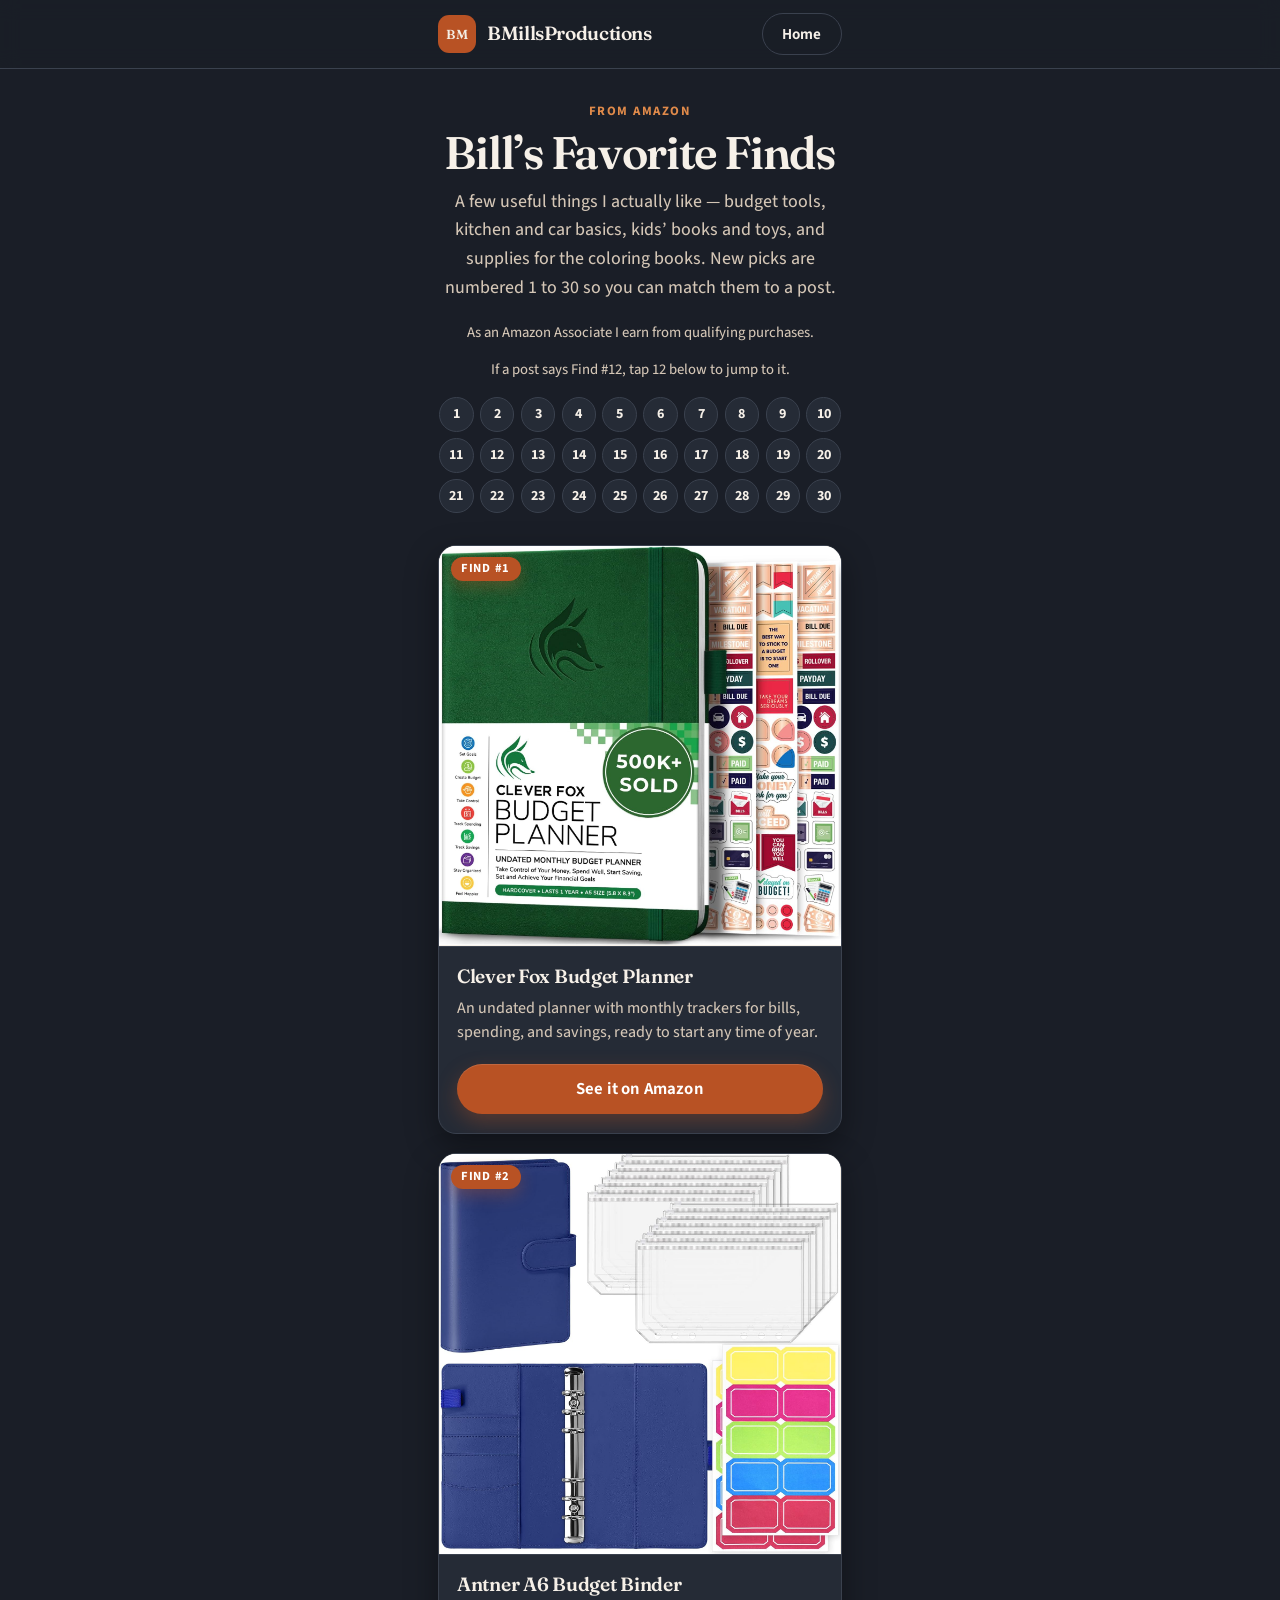
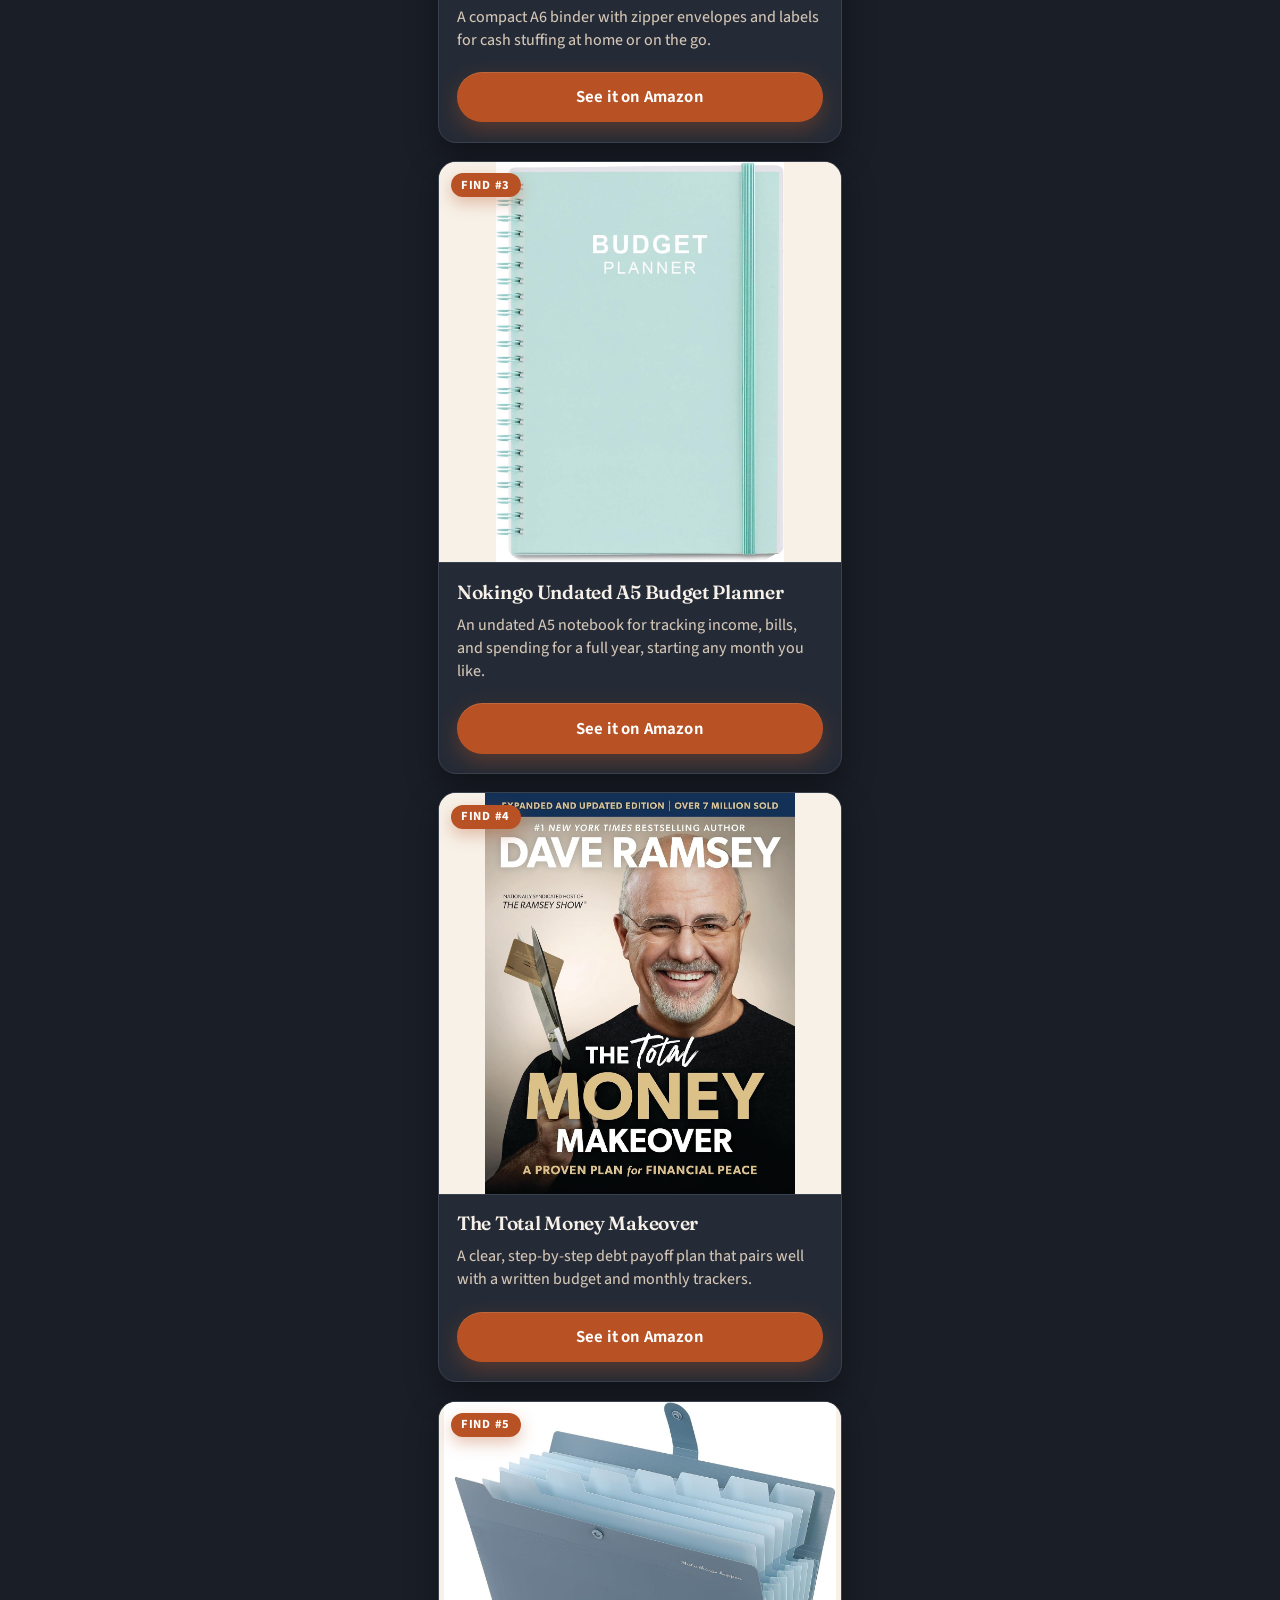
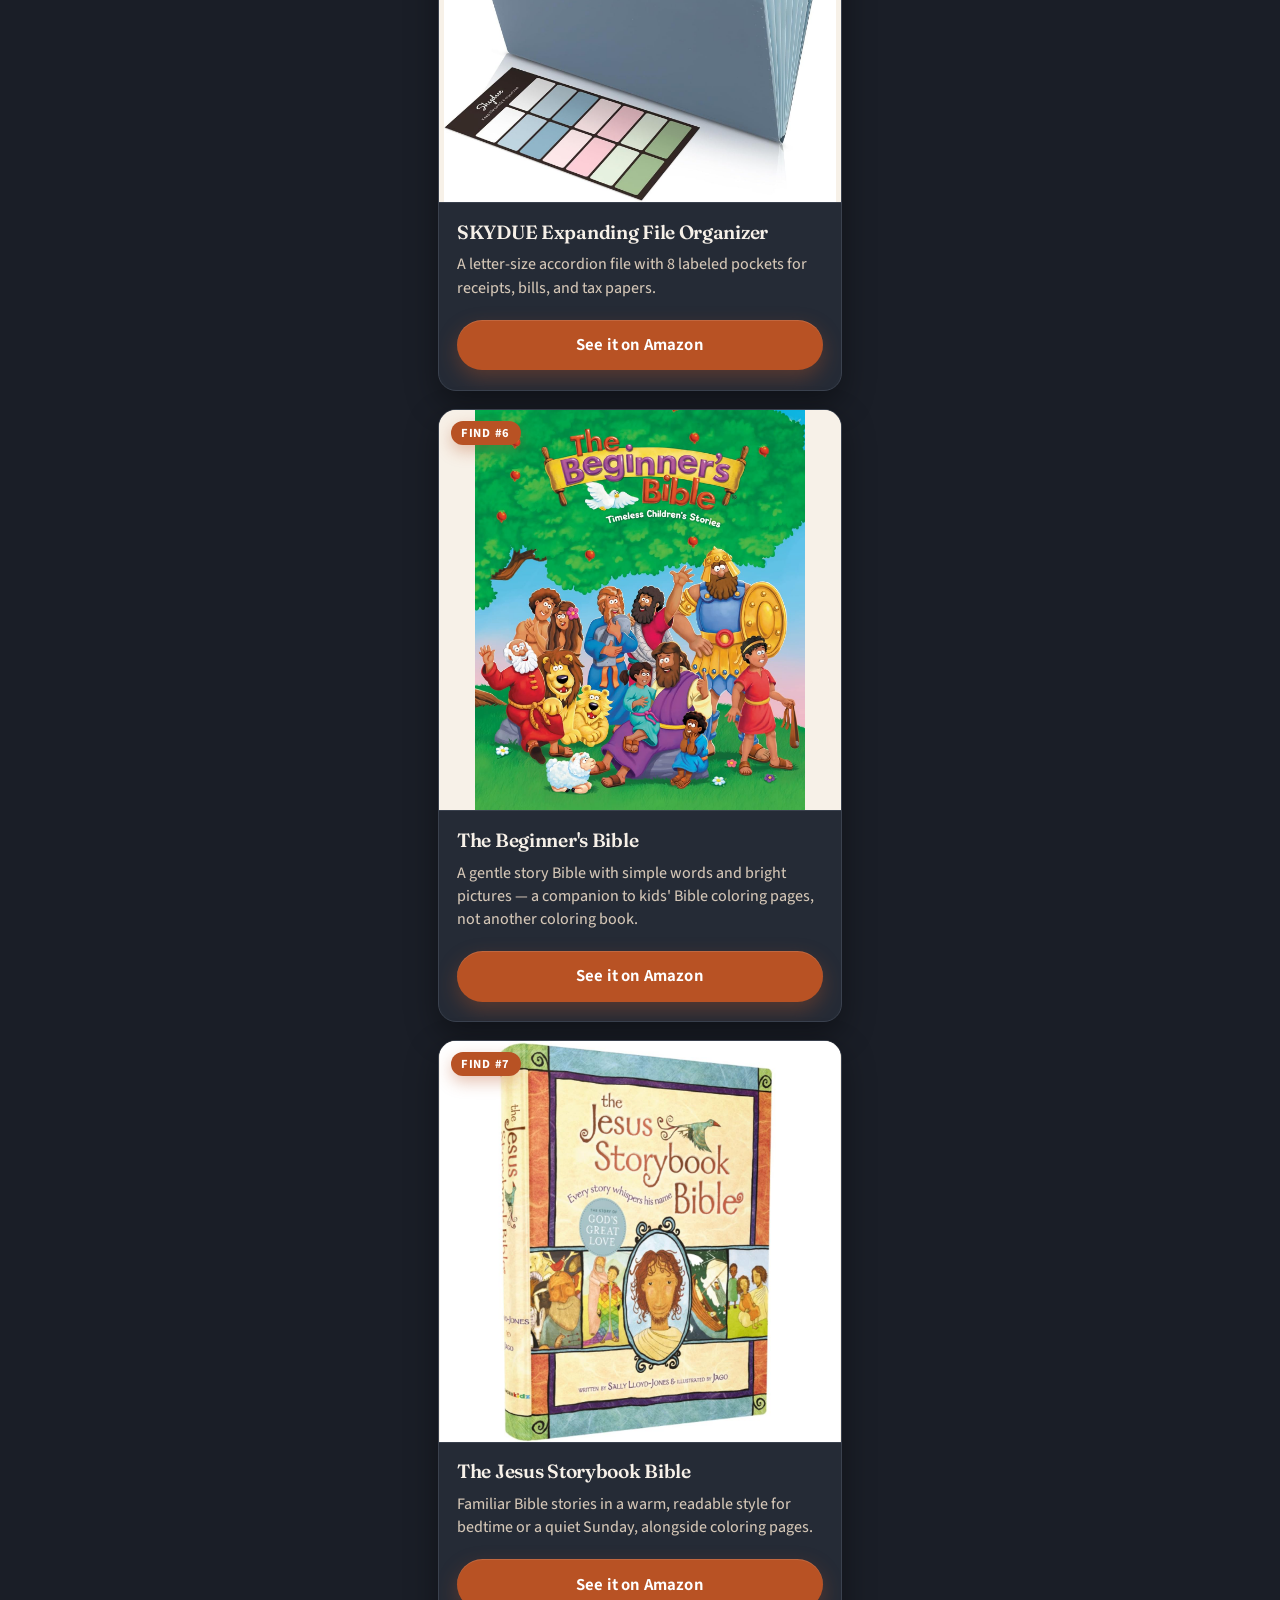
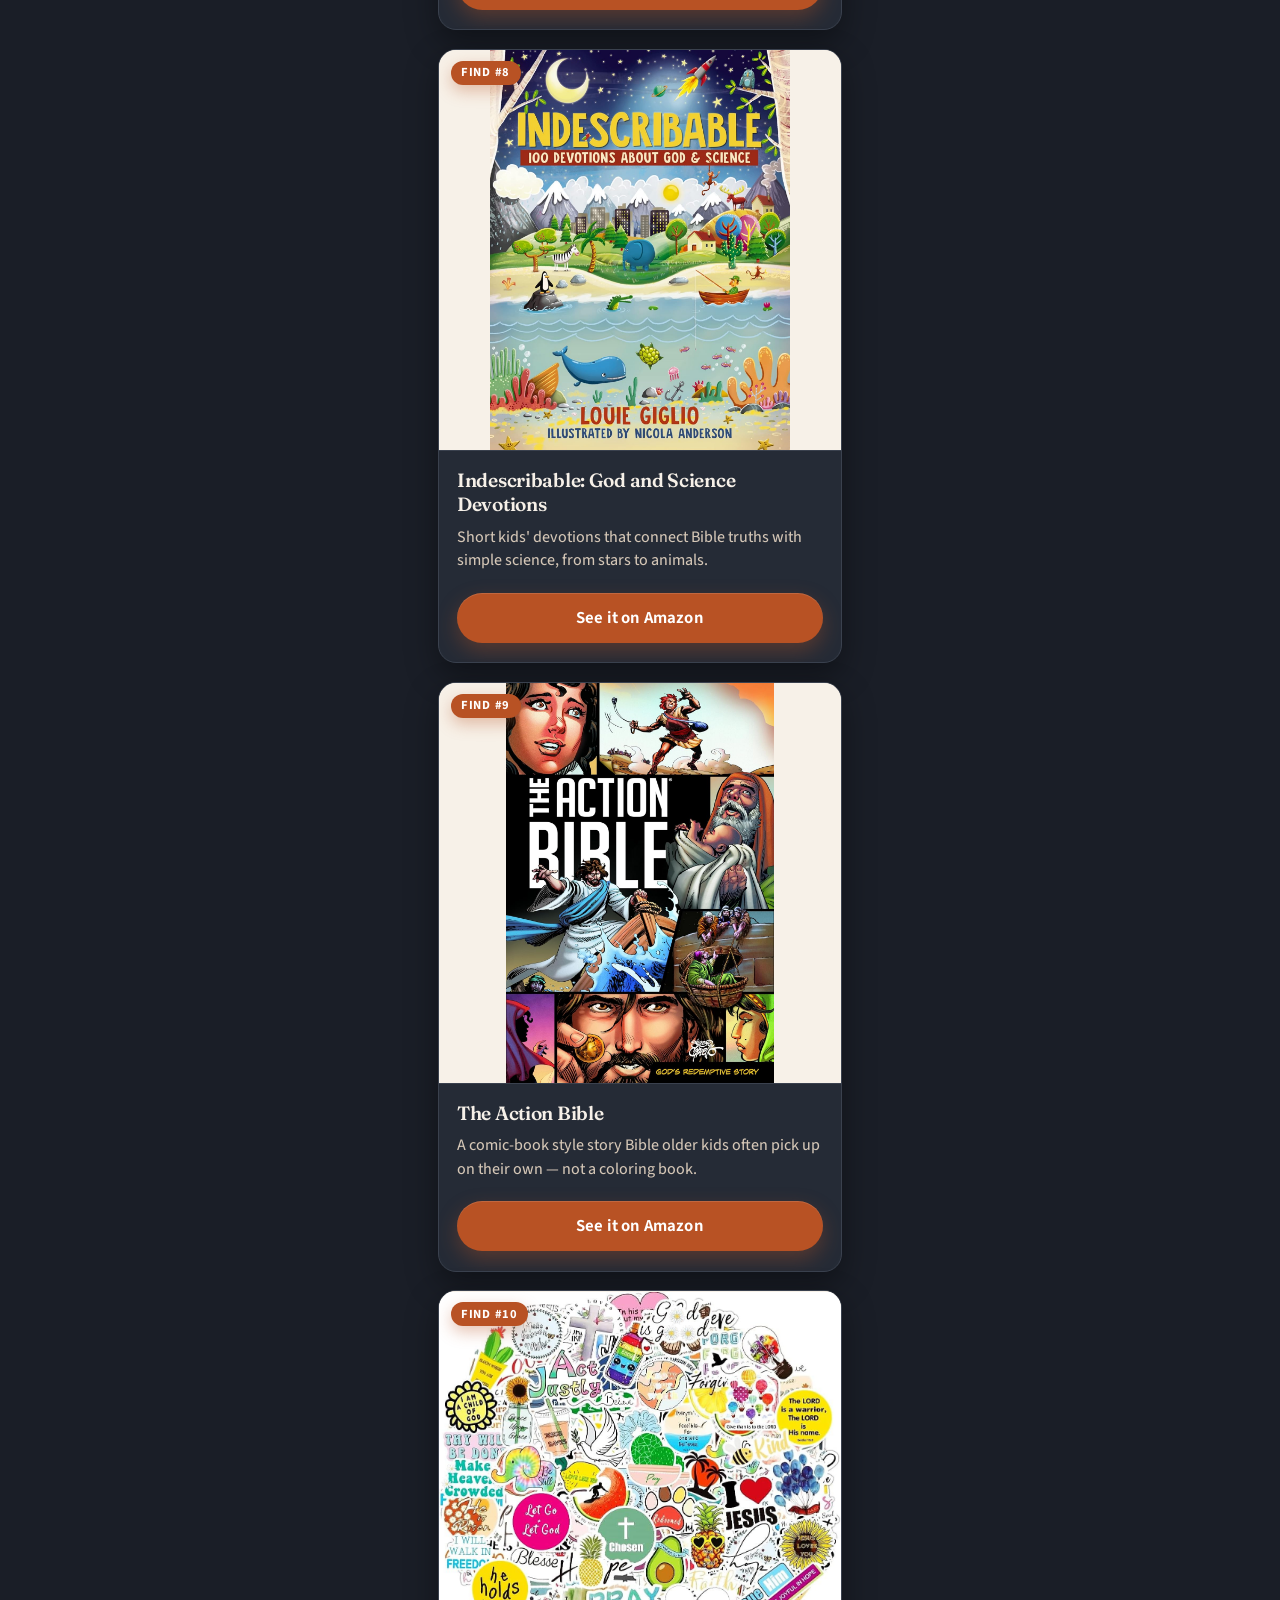
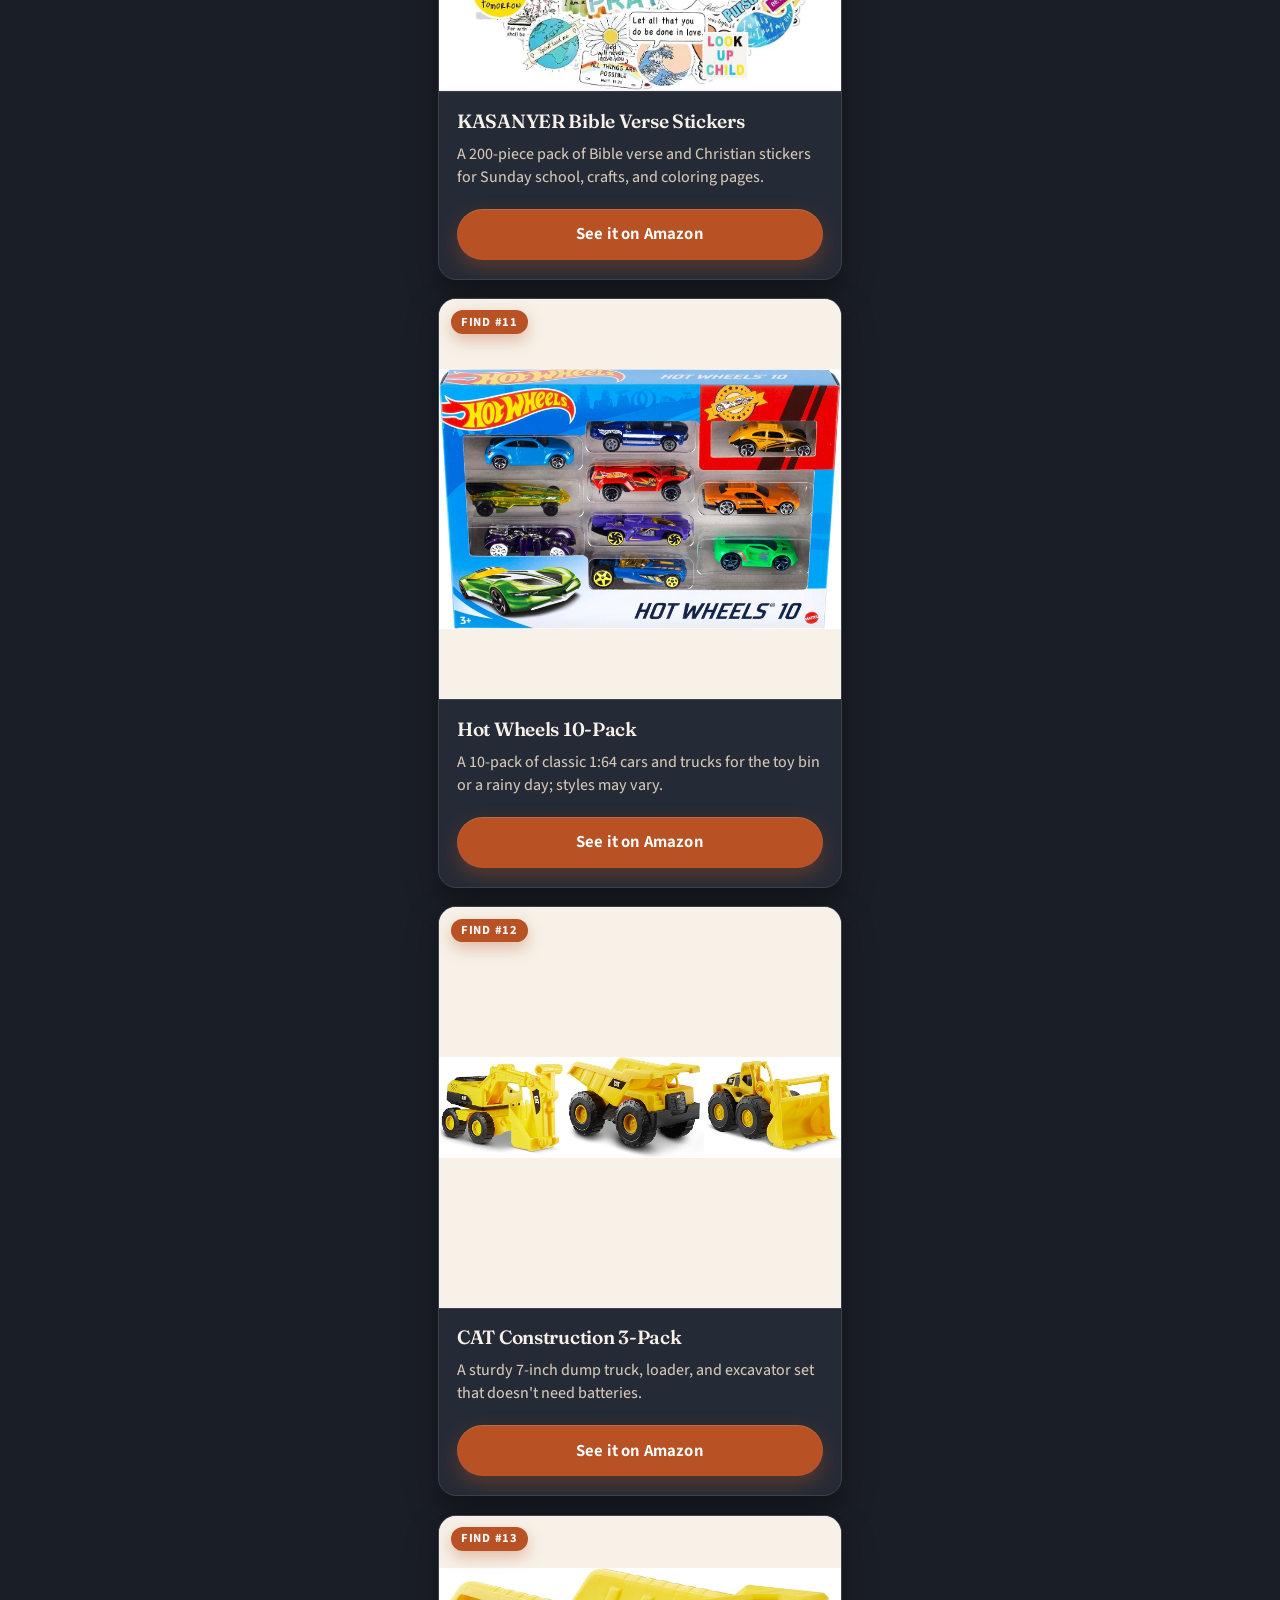
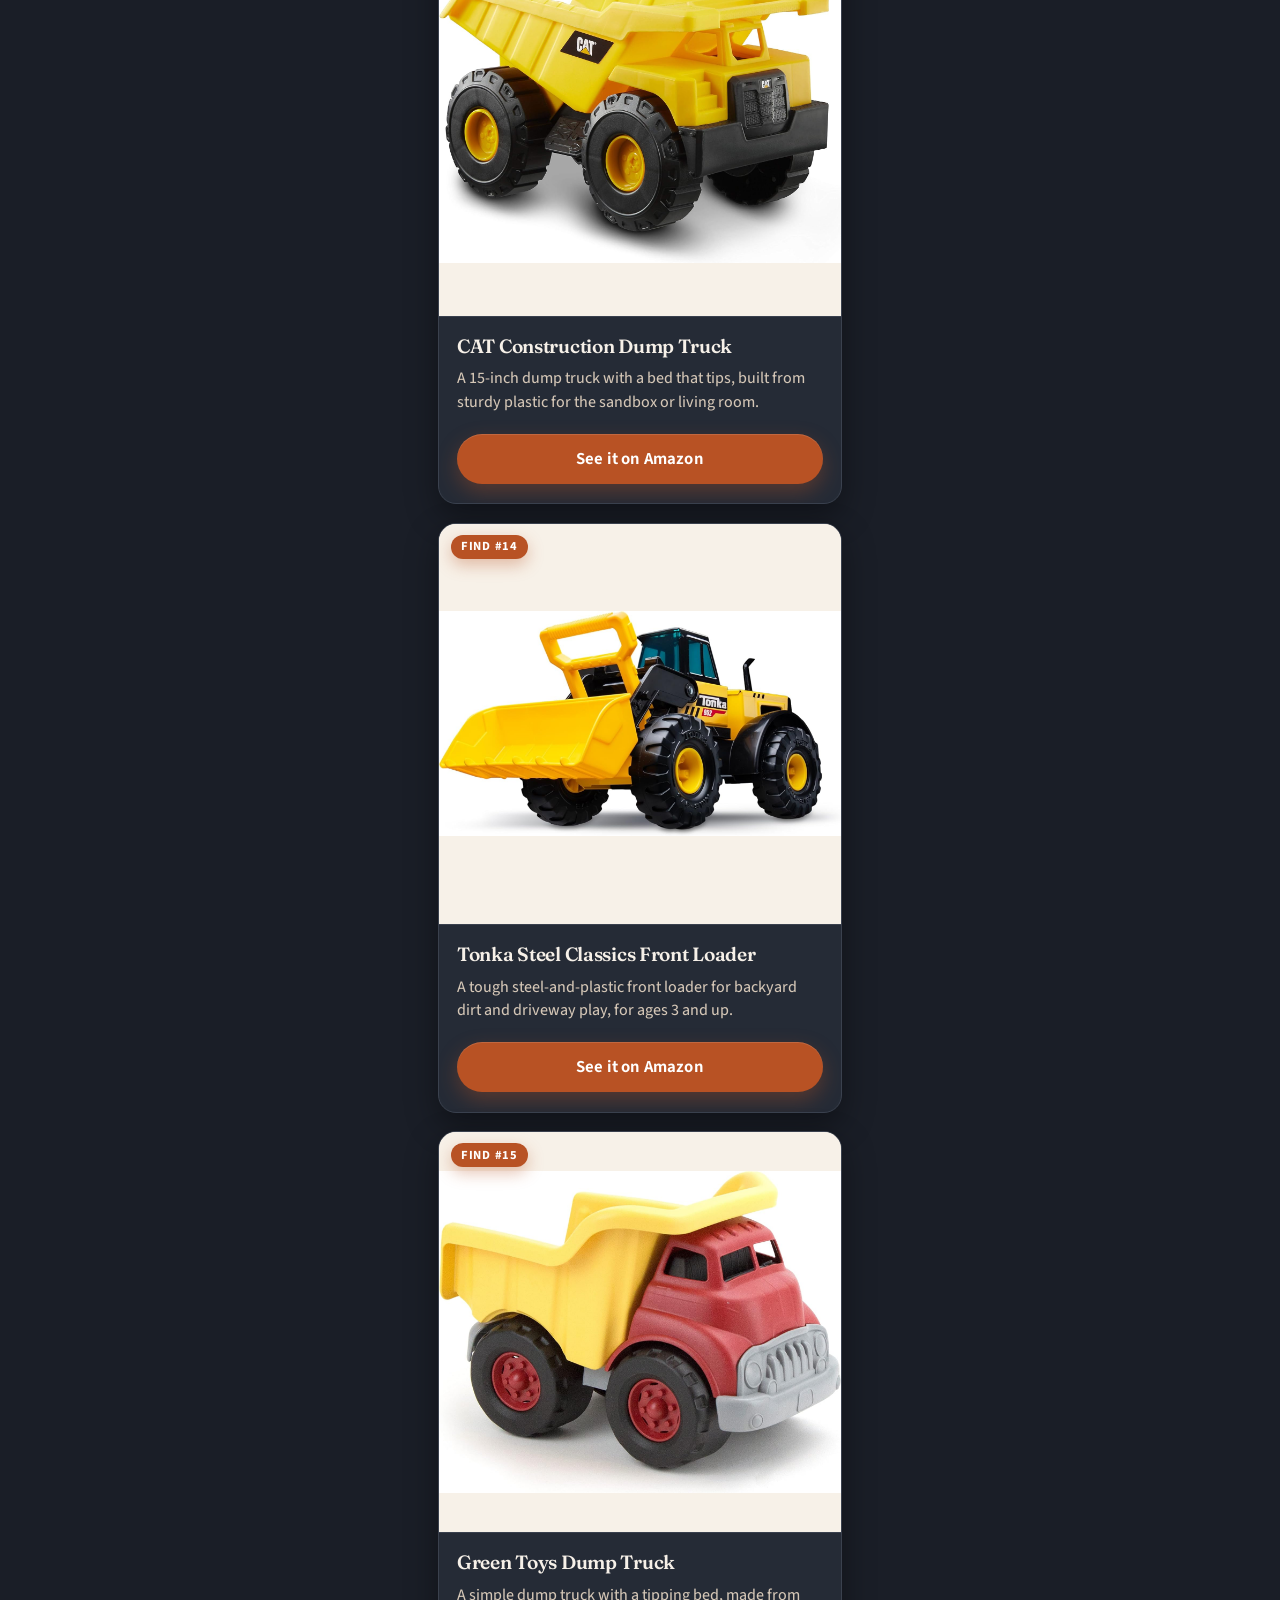
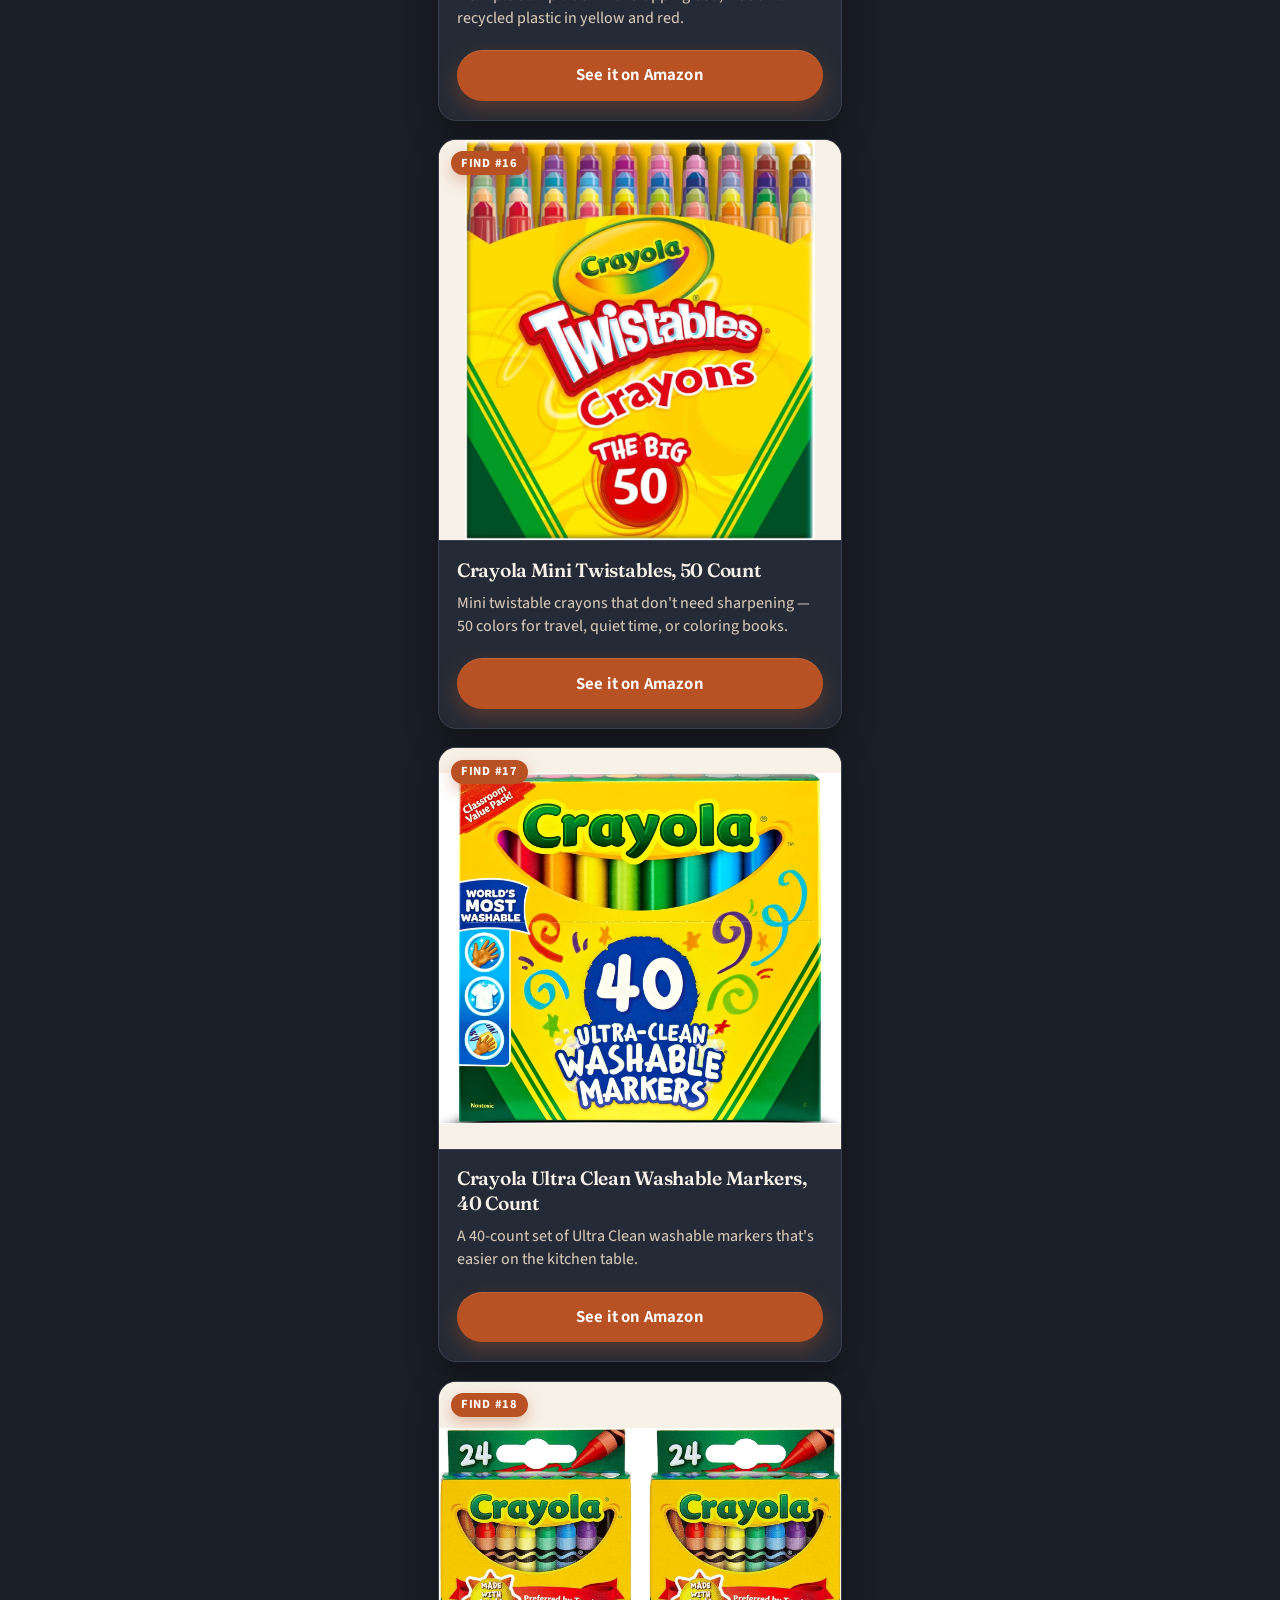
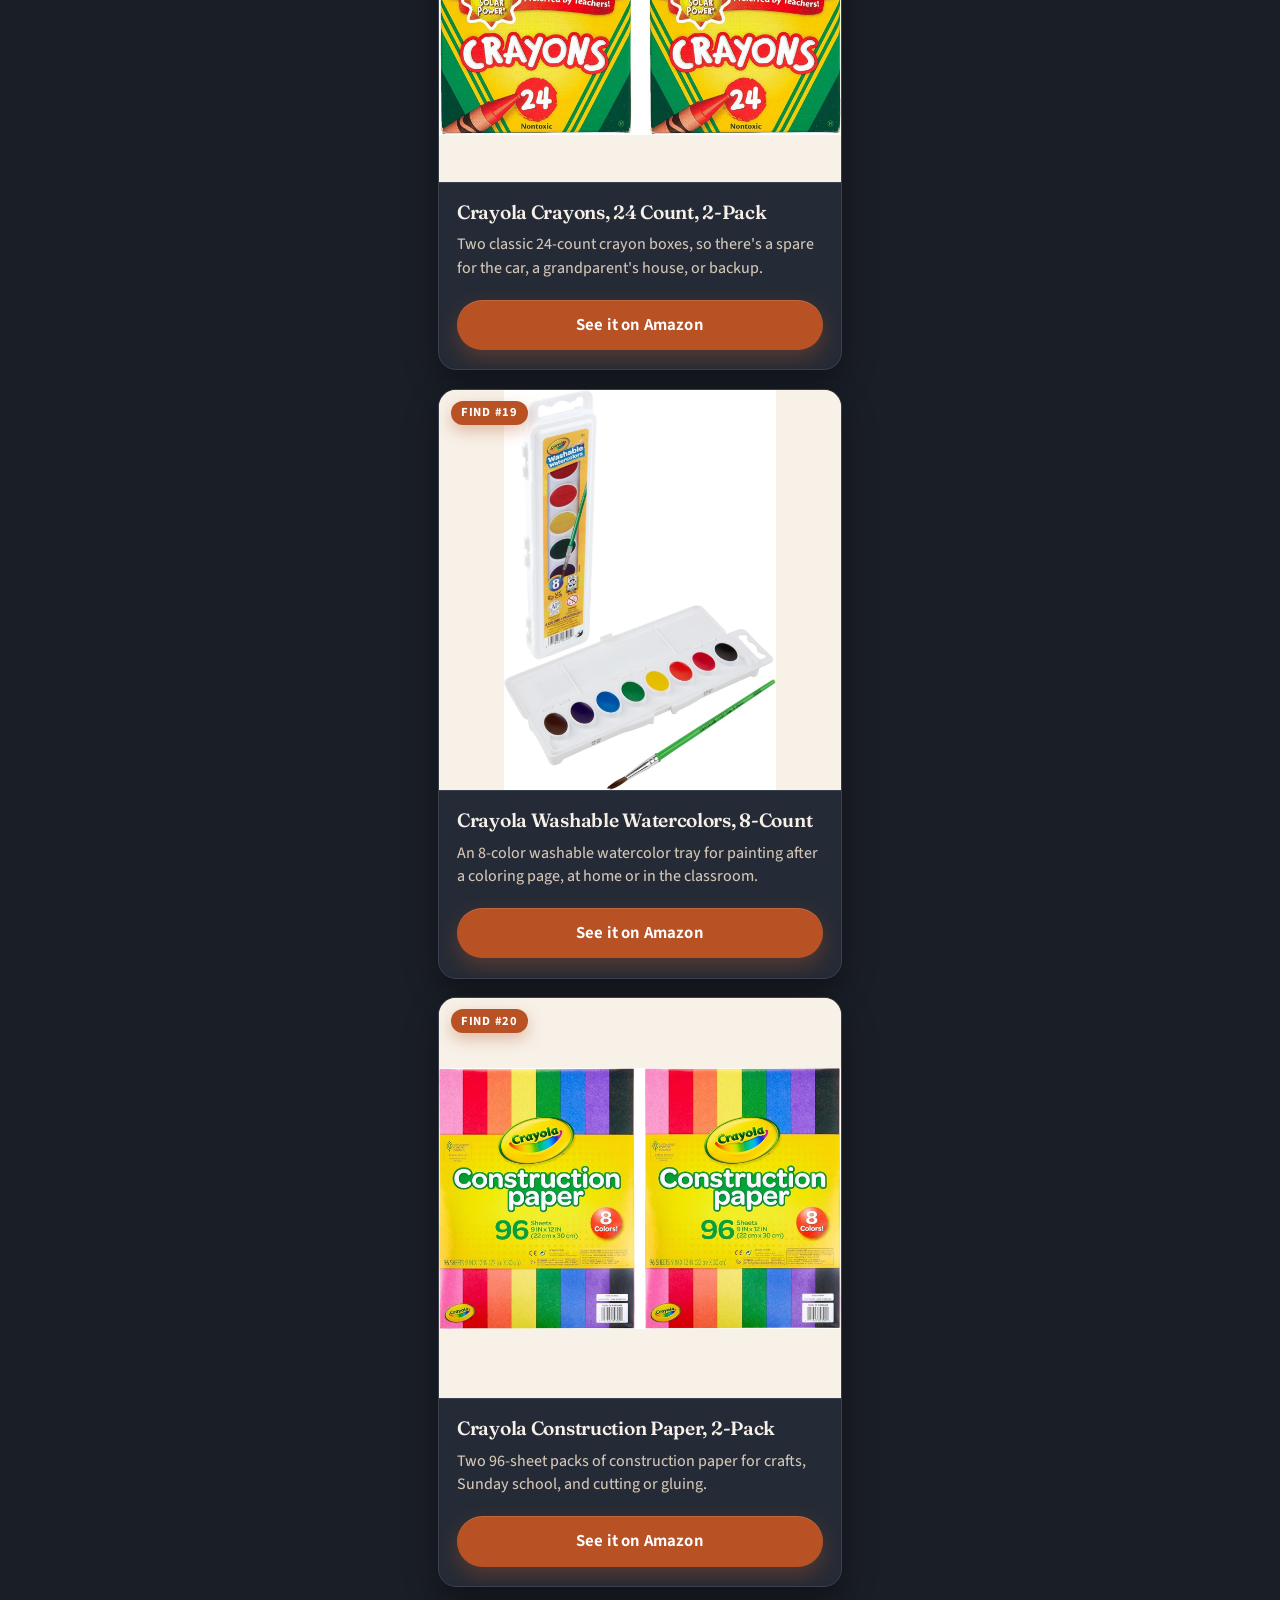
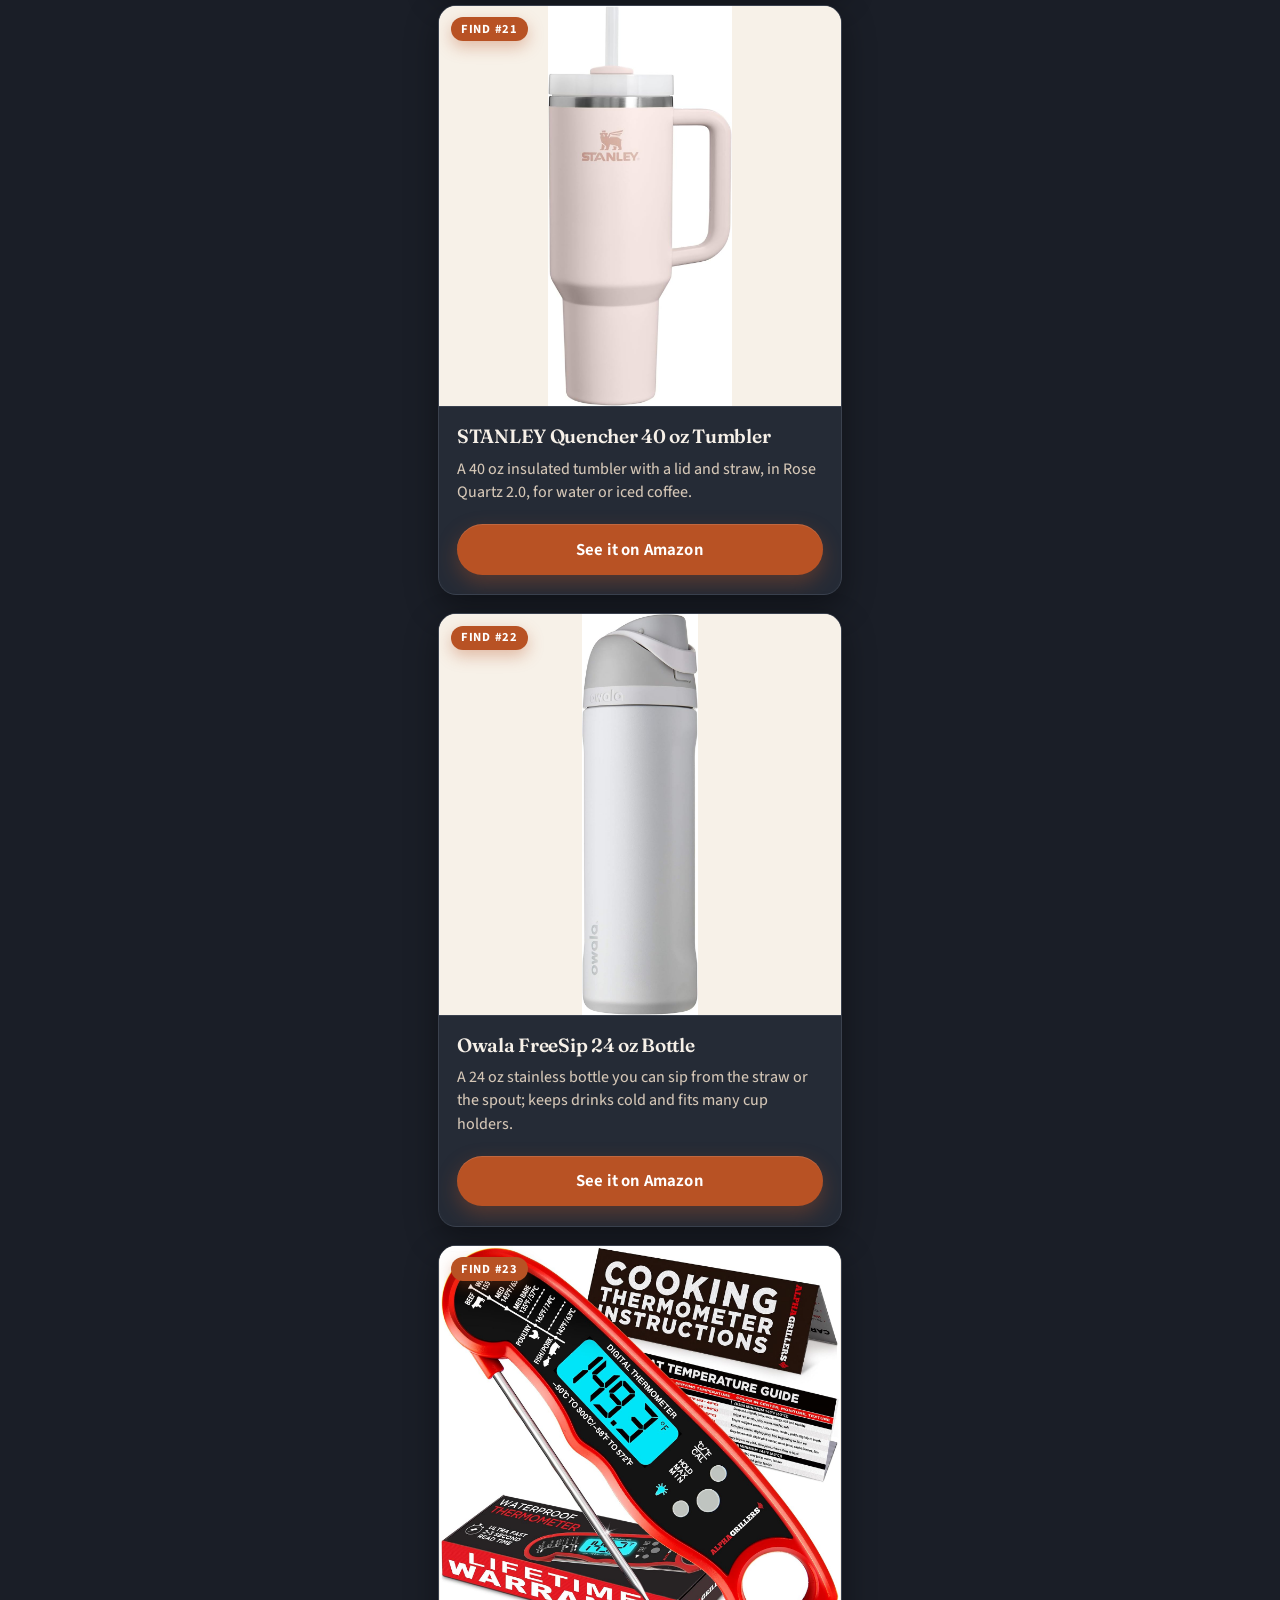
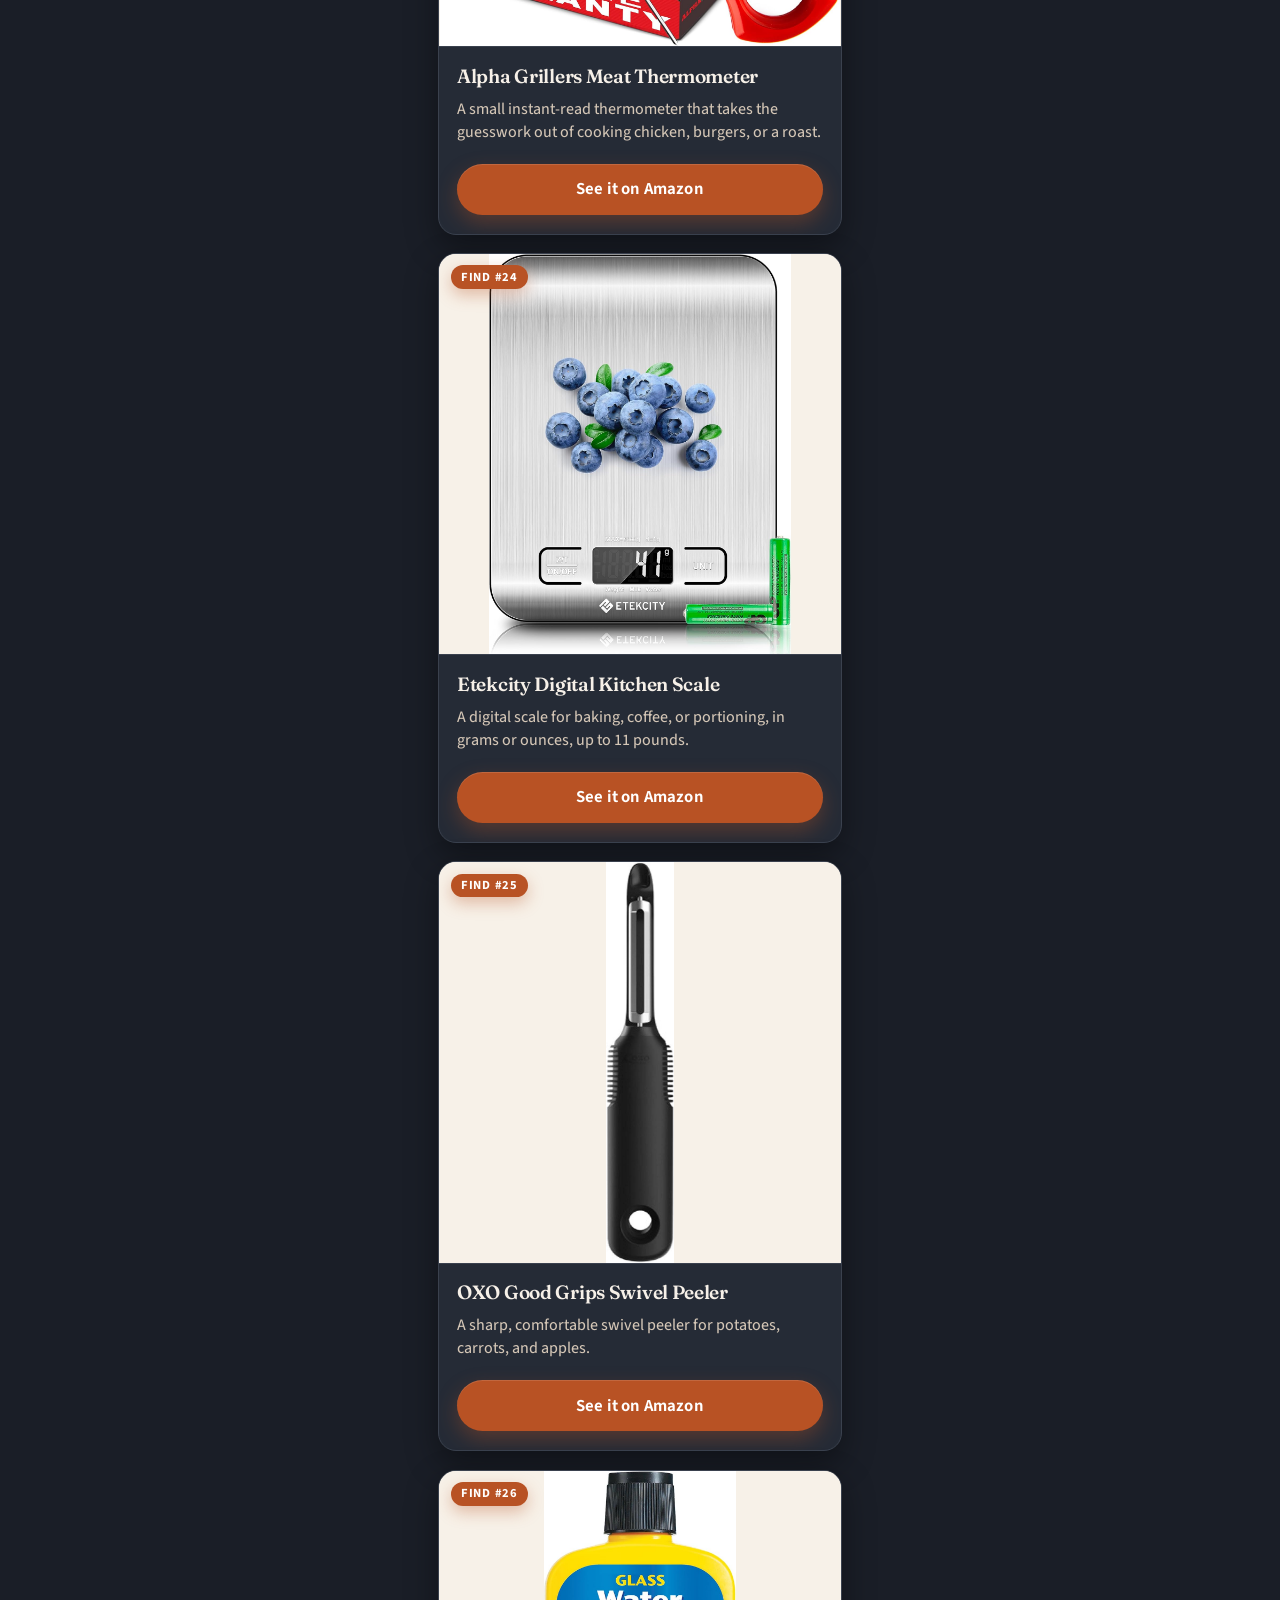
==== links/index.html @ bdb884dd "Add /links bio page with numbered Favorite Finds." ====
<!DOCTYPE html>
<html lang="en">
<head>
  <meta charset="utf-8">
  <meta name="viewport" content="width=device-width, initial-scale=1">
  <meta name="color-scheme" content="dark">
  <title>Bill’s Favorite Finds — BMillsProductions</title>
  <meta name="description" content="Handy Amazon picks from Bill Mills, numbered to match his social posts. As an Amazon Associate I earn from qualifying purchases.">
  <link rel="stylesheet" href="../styles.css">
  <link rel="stylesheet" href="links.css">
  <link rel="icon" href="data:image/svg+xml,%3Csvg xmlns='http://www.w3.org/2000/svg' viewBox='0 0 64 64'%3E%3Crect width='64' height='64' rx='16' fill='%231F3348'/%3E%3Ctext x='32' y='42' text-anchor='middle' font-family='Georgia' font-size='22' font-weight='700' fill='%23F7F1E8'%3EBM%3C/text%3E%3C/svg%3E">
</head>
<body class="links-body">
  <a class="skip" href="#main">Skip to content</a>

  <header class="site-header links-header">
    <div class="header-inner">
      <a class="logo" href="../">
        <span class="mark" aria-hidden="true">BM</span>
        <span class="wordmark">BMillsProductions</span>
      </a>
      <a class="btn btn-ghost links-home" href="../">Home</a>
    </div>
  </header>

  <main id="main" class="links-main">
    <section class="links-hero">
      <div class="wrap">
        <p class="eyebrow">From Amazon</p>
        <h1>Bill’s Favorite Finds</h1>
        <p class="lede">A few useful things I actually like — budget tools, kitchen and car basics, kids’ books and toys, and supplies for the coloring books. New picks are numbered 1 to 30 so you can match them to a post.</p>
        <p class="disclosure disclosure-top">As an Amazon Associate I earn from qualifying purchases.</p>
        <p class="links-note">If a post says Find #12, tap 12 below to jump to it.</p>
        <nav class="find-jump" aria-label="Jump to a find number">
            <a href="#find-1">1</a>
            <a href="#find-2">2</a>
            <a href="#find-3">3</a>
            <a href="#find-4">4</a>
            <a href="#find-5">5</a>
            <a href="#find-6">6</a>
            <a href="#find-7">7</a>
            <a href="#find-8">8</a>
            <a href="#find-9">9</a>
            <a href="#find-10">10</a>
            <a href="#find-11">11</a>
            <a href="#find-12">12</a>
            <a href="#find-13">13</a>
            <a href="#find-14">14</a>
            <a href="#find-15">15</a>
            <a href="#find-16">16</a>
            <a href="#find-17">17</a>
            <a href="#find-18">18</a>
            <a href="#find-19">19</a>
            <a href="#find-20">20</a>
            <a href="#find-21">21</a>
            <a href="#find-22">22</a>
            <a href="#find-23">23</a>
            <a href="#find-24">24</a>
            <a href="#find-25">25</a>
            <a href="#find-26">26</a>
            <a href="#find-27">27</a>
            <a href="#find-28">28</a>
            <a href="#find-29">29</a>
            <a href="#find-30">30</a>
        </nav>
      </div>
    </section>

    <section class="links-list" aria-label="Favorite Finds 1 to 30">
      <div class="wrap">
        <div class="grid grid-links" id="finds-grid">
          <article class="card link-card" id="find-1">
            <div class="card-media finds-media">
              <span class="find-badge">Find #1</span>
              <img src="../images/finds/01-clever-fox-budget-planner.jpg" width="1500" height="1491" alt="A dark green Clever Fox undated budget planner.">
            </div>
            <div class="card-body">
              <h3>Clever Fox Budget Planner</h3>
              <p class="card-blurb">An undated planner with monthly trackers for bills, spending, and savings, ready to start any time of year.</p>
              <a class="btn btn-primary btn-amazon" href="https://www.amazon.com/dp/B07NP8R47X?tag=billmills-20" target="_blank" rel="sponsored noopener">See it on Amazon</a>
            </div>
          </article>
          <article class="card link-card" id="find-2">
            <div class="card-media finds-media">
              <span class="find-badge">Find #2</span>
              <img src="../images/finds/02-antner-a6-budget-binder.jpg" width="1497" height="1500" alt="A navy Antner A6 budget binder with zipper cash envelopes.">
            </div>
            <div class="card-body">
              <h3>Antner A6 Budget Binder</h3>
              <p class="card-blurb">A compact A6 binder with zipper envelopes and labels for cash stuffing at home or on the go.</p>
              <a class="btn btn-primary btn-amazon" href="https://www.amazon.com/dp/B08YDG3Q3Y?tag=billmills-20" target="_blank" rel="sponsored noopener">See it on Amazon</a>
            </div>
          </article>
          <article class="card link-card" id="find-3">
            <div class="card-media finds-media">
              <span class="find-badge">Find #3</span>
              <img src="../images/finds/03-nokingo-a5-budget-planner.jpg" width="962" height="1339" alt="A teal Nokingo undated A5 budget planner.">
            </div>
            <div class="card-body">
              <h3>Nokingo Undated A5 Budget Planner</h3>
              <p class="card-blurb">An undated A5 notebook for tracking income, bills, and spending for a full year, starting any month you like.</p>
              <a class="btn btn-primary btn-amazon" href="https://www.amazon.com/dp/B08P47MVC5?tag=billmills-20" target="_blank" rel="sponsored noopener">See it on Amazon</a>
            </div>
          </article>
          <article class="card link-card" id="find-4">
            <div class="card-media finds-media">
              <span class="find-badge">Find #4</span>
              <img src="../images/finds/04-total-money-makeover.jpg" width="1165" height="1500" alt="Hardcover of The Total Money Makeover by Dave Ramsey.">
            </div>
            <div class="card-body">
              <h3>The Total Money Makeover</h3>
              <p class="card-blurb">A clear, step-by-step debt payoff plan that pairs well with a written budget and monthly trackers.</p>
              <a class="btn btn-primary btn-amazon" href="https://www.amazon.com/dp/140034252X?tag=billmills-20" target="_blank" rel="sponsored noopener">See it on Amazon</a>
            </div>
          </article>
          <article class="card link-card" id="find-5">
            <div class="card-media finds-media">
              <span class="find-badge">Find #5</span>
              <img src="../images/finds/05-skydue-expanding-file.jpg" width="1466" height="1500" alt="A blue SKYDUE 8-pocket letter-size expanding file organizer.">
            </div>
            <div class="card-body">
              <h3>SKYDUE Expanding File Organizer</h3>
              <p class="card-blurb">A letter-size accordion file with 8 labeled pockets for receipts, bills, and tax papers.</p>
              <a class="btn btn-primary btn-amazon" href="https://www.amazon.com/dp/B0C77GP9XB?tag=billmills-20" target="_blank" rel="sponsored noopener">See it on Amazon</a>
            </div>
          </article>
          <article class="card link-card" id="find-6">
            <div class="card-media finds-media">
              <span class="find-badge">Find #6</span>
              <img src="../images/finds/06-beginners-bible.jpg" width="1238" height="1500" alt="Hardcover of The Beginner's Bible: Timeless Children's Stories.">
            </div>
            <div class="card-body">
              <h3>The Beginner's Bible</h3>
              <p class="card-blurb">A gentle story Bible with simple words and bright pictures — a companion to kids' Bible coloring pages, not another coloring book.</p>
              <a class="btn btn-primary btn-amazon" href="https://www.amazon.com/dp/031075013X?tag=billmills-20" target="_blank" rel="sponsored noopener">See it on Amazon</a>
            </div>
          </article>
          <article class="card link-card" id="find-7">
            <div class="card-media finds-media">
              <span class="find-badge">Find #7</span>
              <img src="../images/finds/07-jesus-storybook-bible.jpg" width="1200" height="1200" alt="Hardcover of The Jesus Storybook Bible.">
            </div>
            <div class="card-body">
              <h3>The Jesus Storybook Bible</h3>
              <p class="card-blurb">Familiar Bible stories in a warm, readable style for bedtime or a quiet Sunday, alongside coloring pages.</p>
              <a class="btn btn-primary btn-amazon" href="https://www.amazon.com/dp/0310708257?tag=billmills-20" target="_blank" rel="sponsored noopener">See it on Amazon</a>
            </div>
          </article>
          <article class="card link-card" id="find-8">
            <div class="card-media finds-media">
              <span class="find-badge">Find #8</span>
              <img src="../images/finds/08-indescribable-devotions.jpg" width="1128" height="1500" alt="The kids devotion book Indescribable: 100 Devotions About God and Science.">
            </div>
            <div class="card-body">
              <h3>Indescribable: God and Science Devotions</h3>
              <p class="card-blurb">Short kids' devotions that connect Bible truths with simple science, from stars to animals.</p>
              <a class="btn btn-primary btn-amazon" href="https://www.amazon.com/dp/0718086104?tag=billmills-20" target="_blank" rel="sponsored noopener">See it on Amazon</a>
            </div>
          </article>
          <article class="card link-card" id="find-9">
            <div class="card-media finds-media">
              <span class="find-badge">Find #9</span>
              <img src="../images/finds/09-action-bible.jpg" width="1006" height="1500" alt="The Action Bible: God's Redemptive Story.">
            </div>
            <div class="card-body">
              <h3>The Action Bible</h3>
              <p class="card-blurb">A comic-book style story Bible older kids often pick up on their own — not a coloring book.</p>
              <a class="btn btn-primary btn-amazon" href="https://www.amazon.com/dp/083077744X?tag=billmills-20" target="_blank" rel="sponsored noopener">See it on Amazon</a>
            </div>
          </article>
          <article class="card link-card" id="find-10">
            <div class="card-media finds-media">
              <span class="find-badge">Find #10</span>
              <img src="../images/finds/10-bible-verse-stickers.jpg" width="1075" height="1066" alt="A 200-piece pack of Christian Bible verse stickers for kids.">
            </div>
            <div class="card-body">
              <h3>KASANYER Bible Verse Stickers</h3>
              <p class="card-blurb">A 200-piece pack of Bible verse and Christian stickers for Sunday school, crafts, and coloring pages.</p>
              <a class="btn btn-primary btn-amazon" href="https://www.amazon.com/dp/B0CG197T1K?tag=billmills-20" target="_blank" rel="sponsored noopener">See it on Amazon</a>
            </div>
          </article>
          <article class="card link-card" id="find-11">
            <div class="card-media finds-media">
              <span class="find-badge">Find #11</span>
              <img src="../images/finds/11-hot-wheels-10-pack.jpg" width="1500" height="974" alt="A 10-pack of Hot Wheels die-cast cars and trucks.">
            </div>
            <div class="card-body">
              <h3>Hot Wheels 10-Pack</h3>
              <p class="card-blurb">A 10-pack of classic 1:64 cars and trucks for the toy bin or a rainy day; styles may vary.</p>
              <a class="btn btn-primary btn-amazon" href="https://www.amazon.com/dp/B000B6MKMO?tag=billmills-20" target="_blank" rel="sponsored noopener">See it on Amazon</a>
            </div>
          </article>
          <article class="card link-card" id="find-12">
            <div class="card-media finds-media">
              <span class="find-badge">Find #12</span>
              <img src="../images/finds/12-cat-construction-3-pack.jpg" width="1500" height="379" alt="A CAT construction 3-pack with a dump truck, loader, and excavator.">
            </div>
            <div class="card-body">
              <h3>CAT Construction 3-Pack</h3>
              <p class="card-blurb">A sturdy 7-inch dump truck, loader, and excavator set that doesn't need batteries.</p>
              <a class="btn btn-primary btn-amazon" href="https://www.amazon.com/dp/B07QGKGTK7?tag=billmills-20" target="_blank" rel="sponsored noopener">See it on Amazon</a>
            </div>
          </article>
          <article class="card link-card" id="find-13">
            <div class="card-media finds-media">
              <span class="find-badge">Find #13</span>
              <img src="../images/finds/13-cat-dump-truck.jpg" width="1500" height="1103" alt="A 15-inch CAT Construction Tough Rigs dump truck toy.">
            </div>
            <div class="card-body">
              <h3>CAT Construction Dump Truck</h3>
              <p class="card-blurb">A 15-inch dump truck with a bed that tips, built from sturdy plastic for the sandbox or living room.</p>
              <a class="btn btn-primary btn-amazon" href="https://www.amazon.com/dp/B07QFB9T78?tag=billmills-20" target="_blank" rel="sponsored noopener">See it on Amazon</a>
            </div>
          </article>
          <article class="card link-card" id="find-14">
            <div class="card-media finds-media">
              <span class="find-badge">Find #14</span>
              <img src="../images/finds/14-tonka-front-loader.jpg" width="1500" height="842" alt="A yellow Tonka Steel Classics front loader.">
            </div>
            <div class="card-body">
              <h3>Tonka Steel Classics Front Loader</h3>
              <p class="card-blurb">A tough steel-and-plastic front loader for backyard dirt and driveway play, for ages 3 and up.</p>
              <a class="btn btn-primary btn-amazon" href="https://www.amazon.com/dp/B07ZS6WM9D?tag=billmills-20" target="_blank" rel="sponsored noopener">See it on Amazon</a>
            </div>
          </article>
          <article class="card link-card" id="find-15">
            <div class="card-media finds-media">
              <span class="find-badge">Find #15</span>
              <img src="../images/finds/15-green-toys-dump-truck.jpg" width="1500" height="1202" alt="A yellow and red Green Toys dump truck.">
            </div>
            <div class="card-body">
              <h3>Green Toys Dump Truck</h3>
              <p class="card-blurb">A simple dump truck with a tipping bed, made from recycled plastic in yellow and red.</p>
              <a class="btn btn-primary btn-amazon" href="https://www.amazon.com/dp/B001Q3KU9Q?tag=billmills-20" target="_blank" rel="sponsored noopener">See it on Amazon</a>
            </div>
          </article>
          <article class="card link-card" id="find-16">
            <div class="card-media finds-media">
              <span class="find-badge">Find #16</span>
              <img src="../images/finds/16-crayola-mini-twistables.jpg" width="902" height="1031" alt="A 50-count box of Crayola Mini Twistables crayons.">
            </div>
            <div class="card-body">
              <h3>Crayola Mini Twistables, 50 Count</h3>
              <p class="card-blurb">Mini twistable crayons that don't need sharpening — 50 colors for travel, quiet time, or coloring books.</p>
              <a class="btn btn-primary btn-amazon" href="https://www.amazon.com/dp/B07D4T2XKB?tag=billmills-20" target="_blank" rel="sponsored noopener">See it on Amazon</a>
            </div>
          </article>
          <article class="card link-card" id="find-17">
            <div class="card-media finds-media">
              <span class="find-badge">Find #17</span>
              <img src="../images/finds/17-crayola-washable-markers.jpg" width="1500" height="1314" alt="A 40-count box of Crayola Ultra Clean washable markers.">
            </div>
            <div class="card-body">
              <h3>Crayola Ultra Clean Washable Markers, 40 Count</h3>
              <p class="card-blurb">A 40-count set of Ultra Clean washable markers that's easier on the kitchen table.</p>
              <a class="btn btn-primary btn-amazon" href="https://www.amazon.com/dp/B0773LNGYB?tag=billmills-20" target="_blank" rel="sponsored noopener">See it on Amazon</a>
            </div>
          </article>
          <article class="card link-card" id="find-18">
            <div class="card-media finds-media">
              <span class="find-badge">Find #18</span>
              <img src="../images/finds/18-crayola-crayons-2-pack.jpg" width="1500" height="1148" alt="A two-pack of 24-count Crayola crayon boxes.">
            </div>
            <div class="card-body">
              <h3>Crayola Crayons, 24 Count, 2-Pack</h3>
              <p class="card-blurb">Two classic 24-count crayon boxes, so there's a spare for the car, a grandparent's house, or backup.</p>
              <a class="btn btn-primary btn-amazon" href="https://www.amazon.com/dp/B0096XWNNY?tag=billmills-20" target="_blank" rel="sponsored noopener">See it on Amazon</a>
            </div>
          </article>
          <article class="card link-card" id="find-19">
            <div class="card-media finds-media">
              <span class="find-badge">Find #19</span>
              <img src="../images/finds/19-crayola-watercolors.jpg" width="1022" height="1500" alt="An 8-count Crayola washable watercolor paint set.">
            </div>
            <div class="card-body">
              <h3>Crayola Washable Watercolors, 8-Count</h3>
              <p class="card-blurb">An 8-color washable watercolor tray for painting after a coloring page, at home or in the classroom.</p>
              <a class="btn btn-primary btn-amazon" href="https://www.amazon.com/dp/B000HHKAE2?tag=billmills-20" target="_blank" rel="sponsored noopener">See it on Amazon</a>
            </div>
          </article>
          <article class="card link-card" id="find-20">
            <div class="card-media finds-media">
              <span class="find-badge">Find #20</span>
              <img src="../images/finds/20-crayola-construction-paper.jpg" width="1500" height="976" alt="Two packs of Crayola construction paper, 96 sheets each.">
            </div>
            <div class="card-body">
              <h3>Crayola Construction Paper, 2-Pack</h3>
              <p class="card-blurb">Two 96-sheet packs of construction paper for crafts, Sunday school, and cutting or gluing.</p>
              <a class="btn btn-primary btn-amazon" href="https://www.amazon.com/dp/B0CTNN7NWF?tag=billmills-20" target="_blank" rel="sponsored noopener">See it on Amazon</a>
            </div>
          </article>
          <article class="card link-card" id="find-21">
            <div class="card-media finds-media">
              <span class="find-badge">Find #21</span>
              <img src="../images/finds/21-stanley-quencher-40oz.jpg" width="686" height="1491" alt="A 40 oz Stanley Quencher H2.0 tumbler in Rose Quartz 2.0.">
            </div>
            <div class="card-body">
              <h3>STANLEY Quencher 40 oz Tumbler</h3>
              <p class="card-blurb">A 40 oz insulated tumbler with a lid and straw, in Rose Quartz 2.0, for water or iced coffee.</p>
              <a class="btn btn-primary btn-amazon" href="https://www.amazon.com/dp/B0CP9Z56SW?tag=billmills-20" target="_blank" rel="sponsored noopener">See it on Amazon</a>
            </div>
          </article>
          <article class="card link-card" id="find-22">
            <div class="card-media finds-media">
              <span class="find-badge">Find #22</span>
              <img src="../images/finds/22-owala-freesip-24oz.jpg" width="434" height="1500" alt="A 24 oz Owala FreeSip stainless steel bottle in Shy Marshmallow.">
            </div>
            <div class="card-body">
              <h3>Owala FreeSip 24 oz Bottle</h3>
              <p class="card-blurb">A 24 oz stainless bottle you can sip from the straw or the spout; keeps drinks cold and fits many cup holders.</p>
              <a class="btn btn-primary btn-amazon" href="https://www.amazon.com/dp/B085DV8T75?tag=billmills-20" target="_blank" rel="sponsored noopener">See it on Amazon</a>
            </div>
          </article>
          <article class="card link-card" id="find-23">
            <div class="card-media finds-media">
              <span class="find-badge">Find #23</span>
              <img src="../images/finds/23-alpha-grillers-thermometer.jpg" width="1500" height="1500" alt="An Alpha Grillers digital instant-read meat thermometer.">
            </div>
            <div class="card-body">
              <h3>Alpha Grillers Meat Thermometer</h3>
              <p class="card-blurb">A small instant-read thermometer that takes the guesswork out of cooking chicken, burgers, or a roast.</p>
              <a class="btn btn-primary btn-amazon" href="https://www.amazon.com/dp/B00S93EQUK?tag=billmills-20" target="_blank" rel="sponsored noopener">See it on Amazon</a>
            </div>
          </article>
          <article class="card link-card" id="find-24">
            <div class="card-media finds-media">
              <span class="find-badge">Find #24</span>
              <img src="../images/finds/24-etekcity-kitchen-scale.jpg" width="1130" height="1500" alt="An Etekcity digital food kitchen scale.">
            </div>
            <div class="card-body">
              <h3>Etekcity Digital Kitchen Scale</h3>
              <p class="card-blurb">A digital scale for baking, coffee, or portioning, in grams or ounces, up to 11 pounds.</p>
              <a class="btn btn-primary btn-amazon" href="https://www.amazon.com/dp/B0113UZJE2?tag=billmills-20" target="_blank" rel="sponsored noopener">See it on Amazon</a>
            </div>
          </article>
          <article class="card link-card" id="find-25">
            <div class="card-media finds-media">
              <span class="find-badge">Find #25</span>
              <img src="../images/finds/25-oxo-swivel-peeler.jpg" width="258" height="1500" alt="An OXO Good Grips swivel peeler.">
            </div>
            <div class="card-body">
              <h3>OXO Good Grips Swivel Peeler</h3>
              <p class="card-blurb">A sharp, comfortable swivel peeler for potatoes, carrots, and apples.</p>
              <a class="btn btn-primary btn-amazon" href="https://www.amazon.com/dp/B00004OCIP?tag=billmills-20" target="_blank" rel="sponsored noopener">See it on Amazon</a>
            </div>
          </article>
          <article class="card link-card" id="find-26">
            <div class="card-media finds-media">
              <span class="find-badge">Find #26</span>
              <img src="../images/finds/26-rain-x-windshield.jpg" width="718" height="1500" alt="A 7-ounce bottle of Rain-X glass windshield water repellent.">
            </div>
            <div class="card-body">
              <h3>Rain-X Windshield Water Repellent</h3>
              <p class="card-blurb">A wipe-on windshield treatment that helps rain bead up and roll off in wet weather.</p>
              <a class="btn btn-primary btn-amazon" href="https://www.amazon.com/dp/B0000AXNMO?tag=billmills-20" target="_blank" rel="sponsored noopener">See it on Amazon</a>
            </div>
          </article>
          <article class="card link-card" id="find-27">
            <div class="card-media finds-media">
              <span class="find-badge">Find #27</span>
              <img src="../images/finds/27-amazon-basics-microfiber.jpg" width="1280" height="1500" alt="A 24-pack of Amazon Basics microfiber cleaning cloths.">
            </div>
            <div class="card-body">
              <h3>Amazon Basics Microfiber Cloths, 24-Pack</h3>
              <p class="card-blurb">A 24-pack of reusable, lint-free cloths for windshields, dashboards, and everyday spills.</p>
              <a class="btn btn-primary btn-amazon" href="https://www.amazon.com/dp/B009FUF6DM?tag=billmills-20" target="_blank" rel="sponsored noopener">See it on Amazon</a>
            </div>
          </article>
          <article class="card link-card" id="find-28">
            <div class="card-media finds-media">
              <span class="find-badge">Find #28</span>
              <img src="../images/finds/28-kaistyle-magsafe-car-mount.jpg" width="1500" height="1445" alt="A Kaistyle MagSafe magnetic car dash phone holder.">
            </div>
            <div class="card-body">
              <h3>Kaistyle MagSafe Car Phone Holder</h3>
              <p class="card-blurb">A magnetic dash mount that keeps your phone in view for maps while you drive.</p>
              <a class="btn btn-primary btn-amazon" href="https://www.amazon.com/dp/B0C1Y8Z6VT?tag=billmills-20" target="_blank" rel="sponsored noopener">See it on Amazon</a>
            </div>
          </article>
          <article class="card link-card" id="find-29">
            <div class="card-media finds-media">
              <span class="find-badge">Find #29</span>
              <img src="../images/finds/29-ancel-ad310-obd2.jpg" width="950" height="1500" alt="A black ANCEL AD310 universal OBD2 scanner.">
            </div>
            <div class="card-body">
              <h3>ANCEL AD310 OBD2 Scanner</h3>
              <p class="card-blurb">A simple code reader for 1996 and newer OBD2 vehicles, to check and clear engine lights.</p>
              <a class="btn btn-primary btn-amazon" href="https://www.amazon.com/dp/B01G5EA74I?tag=billmills-20" target="_blank" rel="sponsored noopener">See it on Amazon</a>
            </div>
          </article>
          <article class="card link-card" id="find-30">
            <div class="card-media finds-media">
              <span class="find-badge">Find #30</span>
              <img src="../images/finds/30-energizer-jumper-cables.jpg" width="1468" height="1394" alt="Energizer 12-foot, 10-gauge jumper cables with a carry bag.">
            </div>
            <div class="card-body">
              <h3>Energizer 12-Foot Jumper Cables</h3>
              <p class="card-blurb">12-foot, 10-gauge cables with a carrying bag, ready for the trunk when a battery dies.</p>
              <a class="btn btn-primary btn-amazon" href="https://www.amazon.com/dp/B09592FGCY?tag=billmills-20" target="_blank" rel="sponsored noopener">See it on Amazon</a>
            </div>
          </article>
        </div>
      </div>
    </section>

    <section class="links-list links-earlier" aria-label="Finds from earlier posts">
      <div class="wrap">
        <div class="section-head">
          <div>
            <p class="eyebrow">From earlier posts</p>
            <h2>Earlier finds</h2>
            <p class="lede">These six were shared first. They are listed separately so the numbers above stay unique.</p>
          </div>
        </div>
        <div class="grid grid-links" id="earlier-grid">
          <article class="card link-card" id="earlier-e1">
            <div class="card-media finds-media">
              <span class="find-badge">Earlier</span>
              <img src="../images/finds/earlier-01-skydue-budget-binder.jpg" width="1488" height="1500" alt="SKYDUE budget binder with zipper cash envelopes, budget sheets, and category labels.">
            </div>
            <div class="card-body">
              <h3>SKYDUE Budget Binder</h3>
              <p class="card-blurb">A small binder with zipper cash envelopes to keep spending categories right next to your printed budget pages.</p>
              <a class="btn btn-primary btn-amazon" href="https://www.amazon.com/dp/B0967RNWX3?tag=billmills-20" target="_blank" rel="sponsored noopener">See it on Amazon</a>
            </div>
          </article>
          <article class="card link-card" id="earlier-e2">
            <div class="card-media finds-media">
              <span class="find-badge">Earlier</span>
              <img src="../images/finds/earlier-02-hammermill-copy-plus.jpg" width="1058" height="1498" alt="A ream of Hammermill Copy Plus 8.5 by 11 printer paper.">
            </div>
            <div class="card-body">
              <h3>Hammermill Copy Plus Paper</h3>
              <p class="card-blurb">Everyday letter-size paper for printing budget pages and kids' activity sheets at home.</p>
              <a class="btn btn-primary btn-amazon" href="https://www.amazon.com/dp/B005NL739M?tag=billmills-20" target="_blank" rel="sponsored noopener">See it on Amazon</a>
            </div>
          </article>
          <article class="card link-card" id="earlier-e3">
            <div class="card-media finds-media">
              <span class="find-badge">Earlier</span>
              <img src="../images/finds/earlier-03-command-designer-hooks.jpg" width="1034" height="1500" alt="A two-pack of Command medium designer wall hooks.">
            </div>
            <div class="card-body">
              <h3>Command Medium Designer Hooks</h3>
              <p class="card-blurb">Damage-free wall hooks for keys and hats in the entryway, closet, or kitchen.</p>
              <a class="btn btn-primary btn-amazon" href="https://www.amazon.com/dp/B0000CFLYU?tag=billmills-20" target="_blank" rel="sponsored noopener">See it on Amazon</a>
            </div>
          </article>
          <article class="card link-card" id="earlier-e4">
            <div class="card-media finds-media">
              <span class="find-badge">Earlier</span>
              <img src="../images/finds/earlier-04-crayola-colored-pencils.jpg" width="742" height="1032" alt="A 36-count box of Crayola colored pencils.">
            </div>
            <div class="card-body">
              <h3>Crayola 36 Colored Pencils</h3>
              <p class="card-blurb">A full box of colors that pairs perfectly with Bible story and truck coloring books.</p>
              <a class="btn btn-primary btn-amazon" href="https://www.amazon.com/dp/B007FI5RF8?tag=billmills-20" target="_blank" rel="sponsored noopener">See it on Amazon</a>
            </div>
          </article>
          <article class="card link-card" id="earlier-e5">
            <div class="card-media finds-media">
              <span class="find-badge">Earlier</span>
              <img src="../images/finds/earlier-05-kitchenaid-shears.jpg" width="724" height="1450" alt="KitchenAid all-purpose kitchen shears with a protective sheath.">
            </div>
            <div class="card-body">
              <h3>KitchenAid Shears</h3>
              <p class="card-blurb">Handy shears with a protective sheath for snipping herbs and opening packages.</p>
              <a class="btn btn-primary btn-amazon" href="https://www.amazon.com/dp/B07PZF3QS3?tag=billmills-20" target="_blank" rel="sponsored noopener">See it on Amazon</a>
            </div>
          </article>
          <article class="card link-card" id="earlier-e6">
            <div class="card-media finds-media">
              <span class="find-badge">Earlier</span>
              <img src="../images/finds/earlier-06-astroai-tire-gauge.jpg" width="1154" height="1500" alt="An AstroAI digital tire pressure gauge.">
            </div>
            <div class="card-body">
              <h3>AstroAI Tire Gauge</h3>
              <p class="card-blurb">A small digital gauge for quick tire checks that fits in the glove box.</p>
              <a class="btn btn-primary btn-amazon" href="https://www.amazon.com/dp/B01J8DLGU2?tag=billmills-20" target="_blank" rel="sponsored noopener">See it on Amazon</a>
            </div>
          </article>
        </div>
      </div>
    </section>

    <section class="links-also" aria-label="More from Bill">
      <div class="wrap">
        <p class="eyebrow">Also from Bill</p>
        <h2>More places to visit</h2>
        <p class="lede">Printables and coloring books live on the main site and in the Etsy shop. New videos are on YouTube.</p>
        <div class="also-links">
          <a class="btn btn-navy" href="https://www.youtube.com/@mrbillmills1" target="_blank" rel="noopener noreferrer">YouTube</a>
          <a class="btn btn-primary" href="https://www.etsy.com/shop/BMillsProductions" target="_blank" rel="noopener noreferrer">Etsy shop</a>
          <a class="btn btn-ghost" href="../">Back to the homepage</a>
        </div>
      </div>
    </section>
  </main>

  <footer class="site-footer links-footer">
    <div class="wrap footer-inner">
      <div>
        <p class="footer-brand">BMillsProductions</p>
        <p>Bill Mills · Denver. Bible coloring books by B.E. Mills. Money planners sold as BMillsProductions.</p>
        <p class="footer-contact">Contact: <a href="mailto:mills.bill.mr@gmail.com">mills.bill.mr@gmail.com</a></p>
        <p class="disclosure disclosure-footer">As an Amazon Associate I earn from qualifying purchases.</p>
      </div>
      <div class="footer-links">
        <a href="../">Home</a>
        <a href="https://www.youtube.com/@mrbillmills1" target="_blank" rel="noopener noreferrer">YouTube</a>
        <a href="https://www.etsy.com/shop/BMillsProductions" target="_blank" rel="noopener noreferrer">Etsy shop</a>
      </div>
    </div>
  </footer>

  <script src="products.js"></script>
  <script>
    (function () {
      function escapeAttr(s) {
        return String(s || "").replace(/&/g, "&amp;").replace(/"/g, "&quot;").replace(/</g, "&lt;");
      }
      function escapeText(s) {
        return String(s || "").replace(/&/g, "&amp;").replace(/</g, "&lt;");
      }
      function cardHtml(p, badge, anchor) {
        return (
          '<article class="card link-card" id="' + anchor + '">' +
            '<div class="card-media finds-media">' +
              '<span class="find-badge">' + badge + "</span>" +
              '<img src="' + p.image + '" width="' + p.width + '" height="' + p.height + '" alt="' + escapeAttr(p.alt) + '">' +
            "</div>" +
            '<div class="card-body">' +
              "<h3>" + escapeText(p.name) + "</h3>" +
              '<p class="card-blurb">' + escapeText(p.blurb) + "</p>" +
              '<a class="btn btn-primary btn-amazon" href="' + p.url + '" target="_blank" rel="sponsored noopener">See it on Amazon</a>' +
            "</div>" +
          "</article>"
        );
      }
      var grid = document.getElementById("finds-grid");
      var items = window.FAVORITE_FINDS || [];
      if (grid && items.length) {
        grid.innerHTML = items.map(function (p) {
          return cardHtml(p, "Find #" + p.num, "find-" + p.num);
        }).join("");
      }
      var earlier = document.getElementById("earlier-grid");
      var oldItems = window.EARLIER_FINDS || [];
      if (earlier && oldItems.length) {
        earlier.innerHTML = oldItems.map(function (p) {
          return cardHtml(p, "Earlier", "earlier-" + String(p.id || "").toLowerCase());
        }).join("");
      }
    })();
  </script>
</body>
</html>
---- styles.css ----
/* BMillsProductions — original marketplace look (not an Etsy copy).
   Dark theme: warm charcoal/navy surfaces, off-white type, terracotta accents.
   Fonts are Fraunces + Source Sans 3. Light theme is preserved in styles-light.css. */

@font-face {
  font-family: "Fraunces";
  src: url("fonts/Fraunces-Variable.ttf") format("truetype");
  font-weight: 100 900;
  font-style: normal;
  font-display: swap;
}
@font-face {
  font-family: "Fraunces";
  src: url("fonts/Fraunces-Italic-Variable.ttf") format("truetype");
  font-weight: 100 900;
  font-style: italic;
  font-display: swap;
}
@font-face {
  font-family: "Source Sans 3";
  src: url("fonts/SourceSans3-Variable.ttf") format("truetype");
  font-weight: 200 900;
  font-style: normal;
  font-display: swap;
}
@font-face {
  font-family: "Source Sans 3";
  src: url("fonts/SourceSans3-Italic-Variable.ttf") format("truetype");
  font-weight: 200 900;
  font-style: italic;
  font-display: swap;
}

:root {
  /* Page and surfaces — warm charcoal/navy, not a cold blue-black */
  --cream: #1A1E27;
  --cream-deep: #222733;
  --paper: #252B36;
  --ink: #F3EDE4;
  --ink-soft: #D4C6B6;
  --navy: #F6F0E8;
  --accent: #E08A4A;
  --accent-btn: #B85224;
  --accent-hover: #A8491F;
  --accent-soft: rgba(224, 138, 74, 0.16);
  --line: #3A414E;
  --shadow: 0 12px 32px rgba(0, 0, 0, 0.38);
  --shadow-hover: 0 16px 40px rgba(0, 0, 0, 0.5);
  --radius: 18px;
  --serif: "Fraunces", Georgia, "Times New Roman", serif;
  --sans: "Source Sans 3", "Source Sans Pro", "Helvetica Neue", Arial, sans-serif;
  --header-h: 4.25rem;
}

*, *::before, *::after { box-sizing: border-box; }
html { scroll-behavior: smooth; color-scheme: dark; }
@media (prefers-reduced-motion: reduce) {
  html { scroll-behavior: auto; }
  * { transition: none !important; animation: none !important; }
}

body {
  margin: 0;
  background: var(--cream);
  color: var(--ink);
  font-family: var(--sans);
  font-size: 1.0625rem;
  line-height: 1.6;
  font-weight: 440;
  -webkit-font-smoothing: antialiased;
  color-scheme: dark;
}

img { max-width: 100%; height: auto; display: block; }
a { color: var(--accent); text-decoration-thickness: 1px; text-underline-offset: 0.18em; }
a:hover { color: var(--accent-hover); }

.skip {
  position: absolute;
  left: 0.75rem;
  top: -3rem;
  background: var(--accent-btn);
  color: #fff;
  padding: 0.5rem 0.85rem;
  border-radius: 8px;
  z-index: 100;
}
.skip:focus { top: 0.75rem; }

/* Header */
.site-header {
  position: sticky;
  top: 0;
  z-index: 40;
  background: rgba(26, 30, 39, 0.9);
  backdrop-filter: blur(10px);
  border-bottom: 1px solid var(--line);
}
.header-inner {
  max-width: 1180px;
  margin: 0 auto;
  padding: 0.7rem 1.4rem;
  display: flex;
  align-items: center;
  gap: 1rem;
  min-height: var(--header-h);
}
.logo {
  display: flex;
  align-items: center;
  gap: 0.7rem;
  color: var(--navy);
  text-decoration: none;
  min-width: 0;
}
.logo:hover { color: var(--navy); }
.mark {
  flex: none;
  width: 2.35rem;
  height: 2.35rem;
  border-radius: 0.7rem;
  background: var(--accent-btn);
  color: #F3EDE4;
  display: grid;
  place-items: center;
  font-family: var(--serif);
  font-weight: 600;
  font-size: 0.82rem;
  letter-spacing: 0.02em;
}
.wordmark {
  font-family: var(--serif);
  font-weight: 600;
  font-size: 1.2rem;
  letter-spacing: -0.02em;
  line-height: 1.1;
  white-space: nowrap;
}
.header-nav {
  margin-left: auto;
  display: flex;
  align-items: center;
  gap: 0.35rem 1.15rem;
  flex-wrap: wrap;
  justify-content: flex-end;
}
.header-nav a:not(.btn) {
  color: var(--ink-soft);
  text-decoration: none;
  font-weight: 600;
  font-size: 0.95rem;
}
.header-nav a:not(.btn):hover { color: var(--navy); }

/* Buttons */
.btn {
  display: inline-flex;
  align-items: center;
  justify-content: center;
  gap: 0.4rem;
  border: 0;
  border-radius: 999px;
  padding: 0.7rem 1.2rem;
  font-family: var(--sans);
  font-size: 0.95rem;
  font-weight: 650;
  letter-spacing: 0.01em;
  text-decoration: none;
  cursor: pointer;
  line-height: 1.2;
  transition: background 0.15s ease, color 0.15s ease, transform 0.15s ease, box-shadow 0.15s ease;
}
.btn-primary {
  background: var(--accent-btn);
  color: #fff;
  box-shadow: 0 1px 0 rgba(255,255,255,0.12) inset, 0 8px 20px rgba(184, 82, 36, 0.35);
}
.btn-primary:hover {
  background: var(--accent-hover);
  color: #fff;
}
.btn-navy {
  background: var(--navy);
  color: #1A1E27;
}
.btn-navy:hover { background: #E8DFD2; color: #1A1E27; }
.btn-ghost {
  background: transparent;
  color: var(--navy);
  border: 1.5px solid var(--line);
}
.btn-ghost:hover { background: var(--cream-deep); color: var(--navy); border-color: #535B6A; }
.btn-card {
  width: 100%;
  margin-top: auto;
}
.btn-soon, .btn[disabled], .soon-label {
  width: 100%;
  margin-top: auto;
  background: var(--cream-deep);
  color: var(--ink-soft);
  box-shadow: none;
  cursor: default;
  pointer-events: none;
  font-weight: 650;
  display: inline-flex;
  align-items: center;
  justify-content: center;
  border-radius: 999px;
  padding: 0.7rem 1.2rem;
  font-size: 0.95rem;
  border: 1px solid var(--line);
}
.btn:focus-visible, .logo:focus-visible, .chip:focus-visible, input:focus-visible {
  outline: 2px solid var(--accent);
  outline-offset: 2px;
}

/* Layout helpers */
.wrap {
  max-width: 1180px;
  margin: 0 auto;
  padding: 0 1.4rem;
}
.section {
  padding: 4.2rem 0 1.2rem;
}
.section-head {
  display: flex;
  flex-direction: column;
  align-items: flex-start;
  gap: 0.85rem;
  margin-bottom: 1.8rem;
}
.eyebrow {
  font-size: 0.8rem;
  font-weight: 700;
  letter-spacing: 0.12em;
  text-transform: uppercase;
  color: var(--accent);
  margin: 0 0 0.45rem;
}
h1, h2, h3, .wordmark {
  font-family: var(--serif);
  font-optical-sizing: auto;
  color: var(--navy);
}
h1 {
  font-size: clamp(2.4rem, 6vw, 4.25rem);
  font-weight: 600;
  letter-spacing: -0.03em;
  line-height: 1.05;
  margin: 0 0 0.85rem;
}
h2 {
  font-size: clamp(1.85rem, 3.2vw, 2.55rem);
  font-weight: 600;
  letter-spacing: -0.02em;
  line-height: 1.15;
  margin: 0 0 0.6rem;
}
h3 {
  font-size: 1.15rem;
  font-weight: 600;
  letter-spacing: -0.015em;
  line-height: 1.3;
  margin: 0;
}
.lede {
  font-size: 1.12rem;
  color: var(--ink-soft);
  max-width: 40rem;
  margin: 0;
}
.section-link {
  font-weight: 650;
  color: var(--navy);
  text-decoration: none;
  white-space: nowrap;
}
.section-link:hover { color: var(--accent); }

/* Hero */
.hero {
  padding: 3.2rem 0 2.2rem;
}
.hero-grid {
  display: grid;
  grid-template-columns: 1fr 1.05fr;
  gap: 2.4rem 2.8rem;
  align-items: center;
}
.hero-copy p.hero-lead {
  font-size: 1.2rem;
  color: var(--ink-soft);
  max-width: 32rem;
  margin: 0 0 1.5rem;
}
.hero-actions {
  display: flex;
  flex-wrap: wrap;
  gap: 0.7rem;
  margin-bottom: 1.6rem;
}
.chips {
  display: flex;
  flex-wrap: wrap;
  gap: 0.5rem;
}
.chip {
  display: inline-flex;
  align-items: center;
  border-radius: 999px;
  padding: 0.42rem 0.95rem;
  background: var(--paper);
  border: 1px solid var(--line);
  color: var(--navy);
  text-decoration: none;
  font-weight: 650;
  font-size: 0.9rem;
  box-shadow: 0 1px 2px rgba(0, 0, 0, 0.25);
}
.chip:hover { border-color: var(--accent); color: var(--navy); background: var(--cream-deep); }
.hero-art {
  position: relative;
}
.hero-art img {
  width: 100%;
  background: transparent;
}
.hero-note {
  margin: 1.1rem 0 0;
  font-size: 0.95rem;
  color: var(--ink-soft);
}

/* Product cards */
.grid {
  display: grid;
  gap: 1.25rem;
}
.grid-finance {
  grid-template-columns: repeat(4, 1fr);
}
.grid-books {
  grid-template-columns: repeat(2, 1fr);
  gap: 1.35rem;
}
.card {
  background: var(--paper);
  border: 1px solid var(--line);
  border-radius: var(--radius);
  overflow: hidden;
  display: flex;
  flex-direction: column;
  box-shadow: var(--shadow);
  transition: transform 0.18s ease, box-shadow 0.18s ease;
  min-width: 0;
}
.card:hover {
  transform: translateY(-3px);
  box-shadow: var(--shadow-hover);
}
.card-media {
  background: var(--cream-deep);
  overflow: hidden;
  aspect-ratio: 4 / 3;
  border-bottom: 1px solid var(--line);
}
.card-media img {
  width: 100%;
  height: 100%;
  object-fit: cover;
}
.card-media.portrait {
  aspect-ratio: 3 / 4;
  background: #1E232C;
}
.card-media.portrait img {
  object-fit: contain;
}
.card-body {
  padding: 1rem 1.05rem 1.15rem;
  display: flex;
  flex-direction: column;
  gap: 0.35rem;
  flex: 1;
}
.card-meta {
  font-size: 0.78rem;
  font-weight: 700;
  letter-spacing: 0.06em;
  text-transform: uppercase;
  color: var(--ink-soft);
}
.card-body h3 { margin-bottom: 0.15rem; }
.price {
  font-family: var(--serif);
  font-weight: 600;
  font-size: 1.2rem;
  color: var(--navy);
  margin: 0.15rem 0 0.55rem;
}

/* Featured book */
.feature {
  display: grid;
  grid-template-columns: 0.9fr 1.1fr;
  gap: 2rem 2.4rem;
  align-items: start;
  background: var(--paper);
  border: 1px solid var(--line);
  border-radius: 24px;
  padding: 1.35rem;
  box-shadow: var(--shadow);
  margin-bottom: 1.6rem;
}
.feature-cover {
  background: var(--cream);
  border-radius: 16px;
  overflow: hidden;
}
.feature-cover img {
  width: 100%;
  object-fit: contain;
}
.feature-copy h3 {
  font-size: clamp(1.5rem, 2.5vw, 2rem);
  margin-bottom: 0.35rem;
}
.feature-copy .byline {
  color: var(--ink-soft);
  margin: 0 0 1rem;
}
.feature-copy p { margin: 0 0 1rem; color: var(--ink-soft); }
.offer-row {
  display: grid;
  grid-template-columns: 1fr 1fr;
  gap: 0.9rem;
  margin-top: 0.4rem;
}
.offer {
  border: 1px solid var(--line);
  background: var(--cream);
  border-radius: 16px;
  padding: 1rem 1.05rem 1.1rem;
  display: flex;
  flex-direction: column;
  gap: 0.2rem;
}
.offer h4 {
  margin: 0;
  font-family: var(--serif);
  font-size: 1.05rem;
  color: var(--navy);
  font-weight: 600;
}
.offer .price { margin: 0.2rem 0 0.7rem; }
.feature-samples {
  display: grid;
  grid-template-columns: 1fr 1fr;
  gap: 0.7rem;
  margin-top: 1.1rem;
}
.feature-samples figure {
  margin: 0;
  border: 1px solid var(--line);
  background: var(--cream-deep);
  border-radius: 12px;
  overflow: hidden;
}
.feature-samples img {
  width: 100%;
  aspect-ratio: 5 / 4;
  object-fit: cover;
}
.feature-samples figcaption {
  padding: 0.45rem 0.6rem 0.55rem;
  font-size: 0.8rem;
  line-height: 1.35;
  color: var(--ink-soft);
}
.gallery {
  display: grid;
  grid-template-columns: 1fr 1fr;
  gap: 1.25rem;
  margin: 0 0 2.2rem;
}
.gallery figure {
  margin: 0;
  background: var(--paper);
  border: 1px solid var(--line);
  border-radius: var(--radius);
  overflow: hidden;
  box-shadow: var(--shadow);
}
.gallery img { width: 100%; aspect-ratio: 5 / 4; object-fit: cover; }
.gallery figcaption {
  padding: 0.7rem 1rem 0.9rem;
  font-size: 0.92rem;
  color: var(--ink-soft);
}

/* Signup */
.signup {
  margin: 3.5rem 0 1rem;
  background: var(--paper);
  color: var(--ink);
  border-radius: 24px;
  padding: 2.4rem 1.6rem;
  text-align: center;
  border: 1px solid var(--line);
  box-shadow: 0 12px 32px rgba(0, 0, 0, 0.38), inset 0 3px 0 var(--accent-btn);
}
.signup h2 { color: var(--navy); }
.signup p {
  margin: 0 auto 1.3rem;
  max-width: 32rem;
  color: var(--ink-soft);
}
.signup-form {
  display: flex;
  flex-wrap: wrap;
  justify-content: center;
  gap: 0.6rem;
  max-width: 32rem;
  margin: 0 auto;
}
.signup-form input[type="email"] {
  flex: 1 1 16rem;
  border: 1px solid var(--line);
  border-radius: 999px;
  padding: 0.8rem 1.15rem;
  font-family: var(--sans);
  font-size: 1rem;
  background: var(--cream);
  color: var(--ink);
}
.signup-form input[type="email"]::placeholder {
  color: #C9BDB0;
  opacity: 1;
}
.signup-note {
  margin: 1.05rem auto 0;
  font-size: 0.85rem;
  color: var(--ink-soft);
  max-width: 28rem;
}
.signup-msg {
  display: none;
  margin: 0.9rem 0 0;
  font-weight: 600;
  color: var(--navy);
}
.signup-msg.show { display: block; }

/* Footer */
.site-footer {
  border-top: 1px solid var(--line);
  padding: 2rem 0 2.6rem;
  margin-top: 2.5rem;
  color: var(--ink-soft);
  font-size: 0.95rem;
}
.footer-inner {
  display: flex;
  flex-wrap: wrap;
  justify-content: space-between;
  gap: 1rem 2rem;
  align-items: flex-start;
}
.footer-brand {
  font-family: var(--serif);
  color: var(--navy);
  font-weight: 600;
  font-size: 1.05rem;
  margin: 0 0 0.25rem;
}
.footer-links {
  display: flex;
  flex-wrap: wrap;
  gap: 0.85rem 1.2rem;
}
.footer-links a { color: var(--ink-soft); text-decoration: none; font-weight: 600; }
.footer-links a:hover { color: var(--navy); }


/* Social links */
.social-links {
  display: flex;
  flex-wrap: wrap;
  gap: 0.6rem;
  margin: 0.85rem 0 0;
}
.social-link {
  width: 2.65rem;
  height: 2.65rem;
  display: inline-flex;
  align-items: center;
  justify-content: center;
  border-radius: 999px;
  border: 1px solid var(--line);
  background: var(--paper);
  color: var(--navy);
  text-decoration: none;
  transition: background 0.15s ease, color 0.15s ease, border-color 0.15s ease, transform 0.15s ease;
}
.social-link svg {
  width: 1.15rem;
  height: 1.15rem;
  display: block;
}
.social-link:hover {
  background: var(--accent-btn, var(--accent));
  color: #fff;
  border-color: transparent;
}
.social-link:focus-visible {
  outline: 2px solid var(--accent);
  outline-offset: 2px;
}

/* Follow along strip */
.follow-band {
  margin: 2.4rem 0 0;
  padding: 2.6rem 0;
  background: var(--paper);
  border-top: 1px solid var(--line);
  border-bottom: 1px solid var(--line);
  text-align: center;
}
.follow-inner .lede {
  margin: 0 auto 0.35rem;
}
.follow-inner .social-links {
  justify-content: center;
  margin-top: 1.15rem;
}
.follow-inner .social-link {
  width: 3rem;
  height: 3rem;
}
.follow-inner .social-link svg {
  width: 1.25rem;
  height: 1.25rem;
}


/* About Bill */
.about-bill {
  padding-bottom: 2.2rem;
}
.about-inner {
  display: grid;
  grid-template-columns: auto 1fr;
  gap: 2rem 2.8rem;
  align-items: center;
}
.about-photo {
  width: 13.5rem;
  height: 13.5rem;
  border-radius: 50%;
  overflow: hidden;
  flex: none;
  border: 3px solid var(--line);
  box-shadow: var(--shadow);
  background: var(--paper);
}
.about-photo img {
  width: 100%;
  height: 100%;
  max-width: none;
  object-fit: cover;
  object-position: center 18%;
}
.about-copy .lede {
  max-width: 38rem;
  font-size: 1.18rem;
  line-height: 1.55;
}

.about-contact {
  margin: 0.85rem 0 0;
  font-size: 1.05rem;
  color: var(--ink-soft);
}
.about-contact a {
  font-weight: 650;
  color: var(--accent);
  text-decoration: none;
}
.about-contact a:hover { color: var(--navy); text-decoration: underline; text-underline-offset: 0.18em; }

.footer-contact {
  margin: 0.55rem 0 0;
}
.footer-contact a {
  color: var(--navy);
  font-weight: 650;
  text-decoration: none;
}
.footer-contact a:hover { color: var(--accent); }


/* Favorite Finds */
.disclosure {
  font-size: 0.92rem;
  color: var(--ink-soft);
  margin: -0.4rem 0 1.4rem;
  max-width: 40rem;
}
.disclosure-footer {
  margin: 0.9rem 0 0;
  max-width: 28rem;
  font-size: 0.85rem;
}
.grid-finds {
  grid-template-columns: repeat(3, 1fr);
}
.finds-media {
  aspect-ratio: 4 / 3;
  display: grid;
  place-items: center;
  background: #F7F1E8;
  border-bottom: 1px solid var(--line);
}
.finds-media img {
  width: 100%;
  height: 100%;
  object-fit: contain;
  background: #F7F1E8;
}
.card-blurb {
  font-size: 0.95rem;
  color: var(--ink-soft);
  margin: 0 0 0.7rem;
  line-height: 1.45;
}

.btn-label-short { display: none; }

/* Responsive */
@media (max-width: 1024px) {
  .grid-finance { grid-template-columns: repeat(3, 1fr); }
  .grid-finds { grid-template-columns: repeat(2, 1fr); }
}
@media (max-width: 900px) {
  .hero-grid,
  .feature { grid-template-columns: 1fr; }
  .hero { padding-top: 2rem; }
  .hero-art { order: -1; max-width: 36rem; margin: 0 auto; }
  .grid-finance { grid-template-columns: repeat(2, 1fr); }
  .grid-finds { grid-template-columns: repeat(2, 1fr); }
  .feature { padding: 1rem; }
  .about-inner {
    grid-template-columns: 1fr;
    justify-items: center;
    text-align: center;
    gap: 1.4rem;
  }
  .about-copy .lede { margin-left: auto; margin-right: auto; }
  .about-photo { width: 10.75rem; height: 10.75rem; }
}
@media (max-width: 720px) {
  .wordmark { font-size: 1.02rem; }
  .header-nav a:not(.btn) { display: none; }
  .header-inner { padding: 0.55rem 1rem; gap: 0.6rem; }
  .btn-label-full { display: none; }
  .btn-label-short { display: inline; }
  .header-nav { margin-left: auto; }
  .header-nav .btn { padding: 0.58rem 0.95rem; }
  .offer-row { grid-template-columns: 1fr; }
  .section { padding-top: 3.2rem; }
}
@media (max-width: 520px) {
  .grid-finance { grid-template-columns: repeat(2, 1fr); gap: 0.7rem; }
  .grid-finds { grid-template-columns: repeat(2, 1fr); gap: 0.7rem; }
  .grid-books { grid-template-columns: 1fr; }
  .header-inner, .wrap { padding-left: 1rem; padding-right: 1rem; }
  .hero-actions { flex-direction: column; align-items: stretch; }
  .hero-actions .btn { width: 100%; }
  .card-body { padding: 0.8rem 0.75rem 0.9rem; }
  .card-body h3 { font-size: 0.98rem; }
  .price { font-size: 1.05rem; }
  .btn-card, .soon-label { padding: 0.58rem 0.45rem; font-size: 0.82rem; }
}


/* Keep Amazon product photos fully visible (many are tall with white backgrounds). */
.card-media.finds-media {
  background: #F7F1E8;
  position: relative;
  display: block;
}
.card-media.finds-media img {
  position: absolute;
  inset: 0;
  object-fit: contain;
  object-position: center;
  width: 100%;
  height: 100%;
  background: #F7F1E8;
}
---- links/links.css ----
/* /links page only. Reuses fonts, colors, and components from ../styles.css. */

.links-body .site-header { text-align: left; }

.links-header .header-inner {
  max-width: 28rem;
}

.links-home {
  margin-left: auto;
  flex: none;
}

.links-main {
  padding-bottom: 1rem;
}

.links-hero {
  padding: 2rem 0 0.35rem;
  text-align: center;
}

.links-hero .wrap {
  max-width: 28rem;
}

.links-hero h1 {
  font-size: clamp(2rem, 8vw, 2.85rem);
  margin-bottom: 0.7rem;
}

.links-hero .lede {
  margin: 0 auto 1.15rem;
  max-width: 26rem;
}

.disclosure-top {
  margin: 0 auto 0.4rem;
  font-size: 0.92rem;
  color: var(--ink-soft);
  max-width: 26rem;
}

.links-list {
  padding-top: 1.6rem;
  padding-bottom: 0.4rem;
}

.links-list .wrap {
  max-width: 28rem;
}

.grid-links {
  display: grid;
  grid-template-columns: 1fr;
  gap: 1.15rem;
}

.link-card .card-media {
  aspect-ratio: 1 / 1;
}

.link-card .finds-media {
  position: relative;
}

.find-badge {
  position: absolute;
  top: 0.7rem;
  left: 0.7rem;
  z-index: 1;
  background: var(--accent-btn);
  color: #fff;
  font-family: var(--sans);
  font-weight: 700;
  font-size: 0.78rem;
  letter-spacing: 0.06em;
  text-transform: uppercase;
  padding: 0.28rem 0.65rem;
  border-radius: 999px;
  line-height: 1.2;
  box-shadow: 0 6px 16px rgba(184, 82, 36, 0.35);
}

.link-card .card-body {
  padding: 1.05rem 1.1rem 1.2rem;
  gap: 0.4rem;
}

.link-card .card-body h3 {
  font-size: 1.2rem;
}

.link-card .card-blurb {
  margin-bottom: 0.85rem;
  font-size: 1rem;
}

.btn-amazon {
  width: 100%;
  margin-top: auto;
  padding: 0.95rem 1.2rem;
  font-size: 1.05rem;
}

.links-also {
  padding: 2.4rem 0 1.2rem;
  text-align: center;
}

.links-also .wrap {
  max-width: 28rem;
}

.links-also h2 {
  font-size: 1.55rem;
  margin-bottom: 0.35rem;
}

.links-also .lede {
  margin: 0 auto 1.2rem;
}

.also-links {
  display: flex;
  flex-direction: column;
  gap: 0.7rem;
}

.also-links .btn {
  width: 100%;
  padding: 0.9rem 1.2rem;
  font-size: 1.02rem;
}

.links-footer .footer-inner {
  max-width: 28rem;
  margin: 0 auto;
  flex-direction: column;
  text-align: center;
  align-items: center;
}

.links-footer .footer-links {
  justify-content: center;
}

.links-footer .disclosure-footer {
  margin-left: auto;
  margin-right: auto;
}

@media (max-width: 520px) {
  .links-hero { padding-top: 1.5rem; }
  .link-card .card-body { padding: 0.95rem 0.95rem 1.05rem; }
  .link-card .card-body h3 { font-size: 1.12rem; }
  .btn-amazon { padding: 0.9rem 1rem; font-size: 1rem; }
}

.find-jump {
  display: flex;
  flex-wrap: wrap;
  justify-content: center;
  gap: 0.4rem;
  margin: 1rem auto 0;
  max-width: 26rem;
}
.find-jump a {
  min-width: 2.15rem;
  height: 2.15rem;
  padding: 0 0.35rem;
  display: inline-flex;
  align-items: center;
  justify-content: center;
  border-radius: 999px;
  border: 1px solid var(--line);
  background: var(--paper);
  color: var(--navy);
  text-decoration: none;
  font-weight: 700;
  font-size: 0.88rem;
}
.find-jump a:hover {
  border-color: var(--accent);
  color: var(--navy);
  background: var(--cream-deep);
}
.links-note {
  margin: 0.85rem auto 0;
  font-size: 0.92rem;
  color: var(--ink-soft);
}
.link-card {
  scroll-margin-top: 5rem;
}
.links-earlier {
  padding-top: 2.6rem;
}
.links-earlier .section-head {
  margin-bottom: 1.3rem;
  text-align: center;
  align-items: center;
}
.links-earlier .lede {
  margin-left: auto;
  margin-right: auto;
}
.links-earlier .find-badge {
  background: var(--cream-deep);
  color: var(--navy);
  box-shadow: none;
  border: 1px solid var(--line);
}
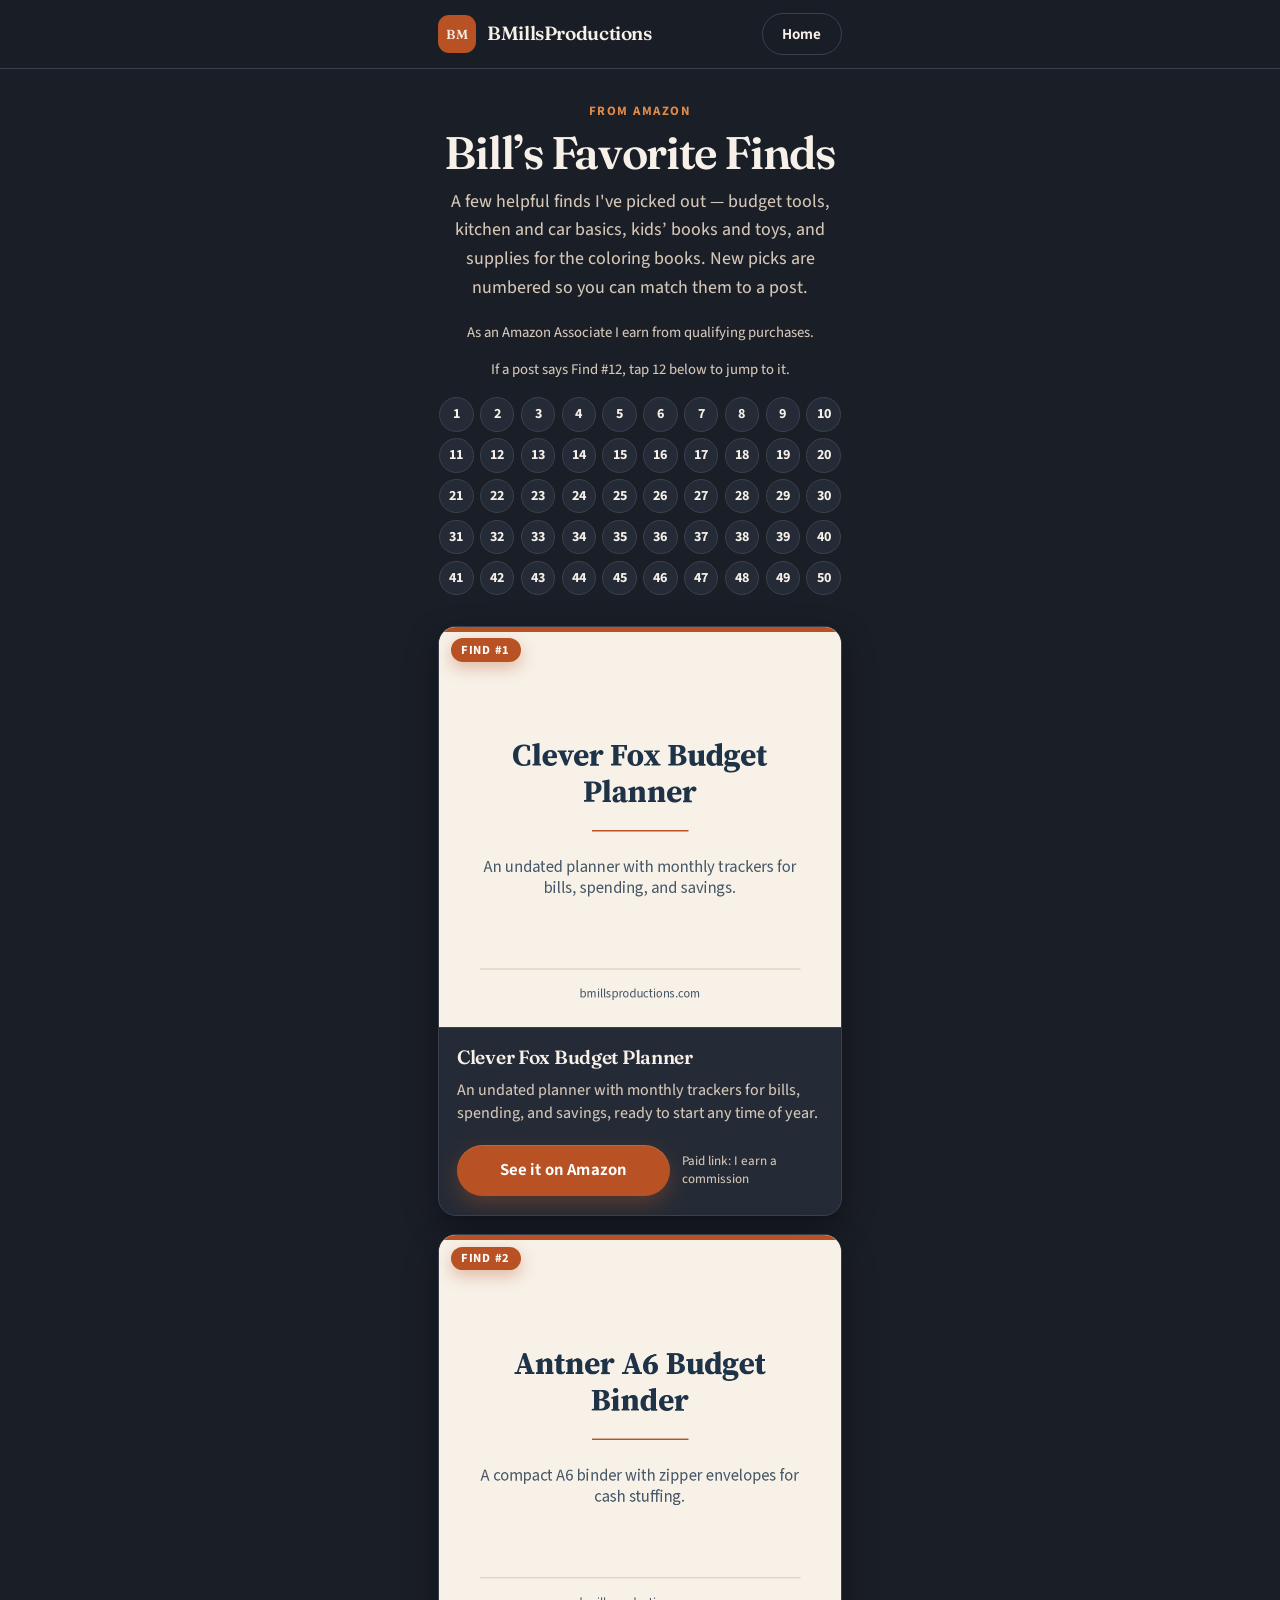
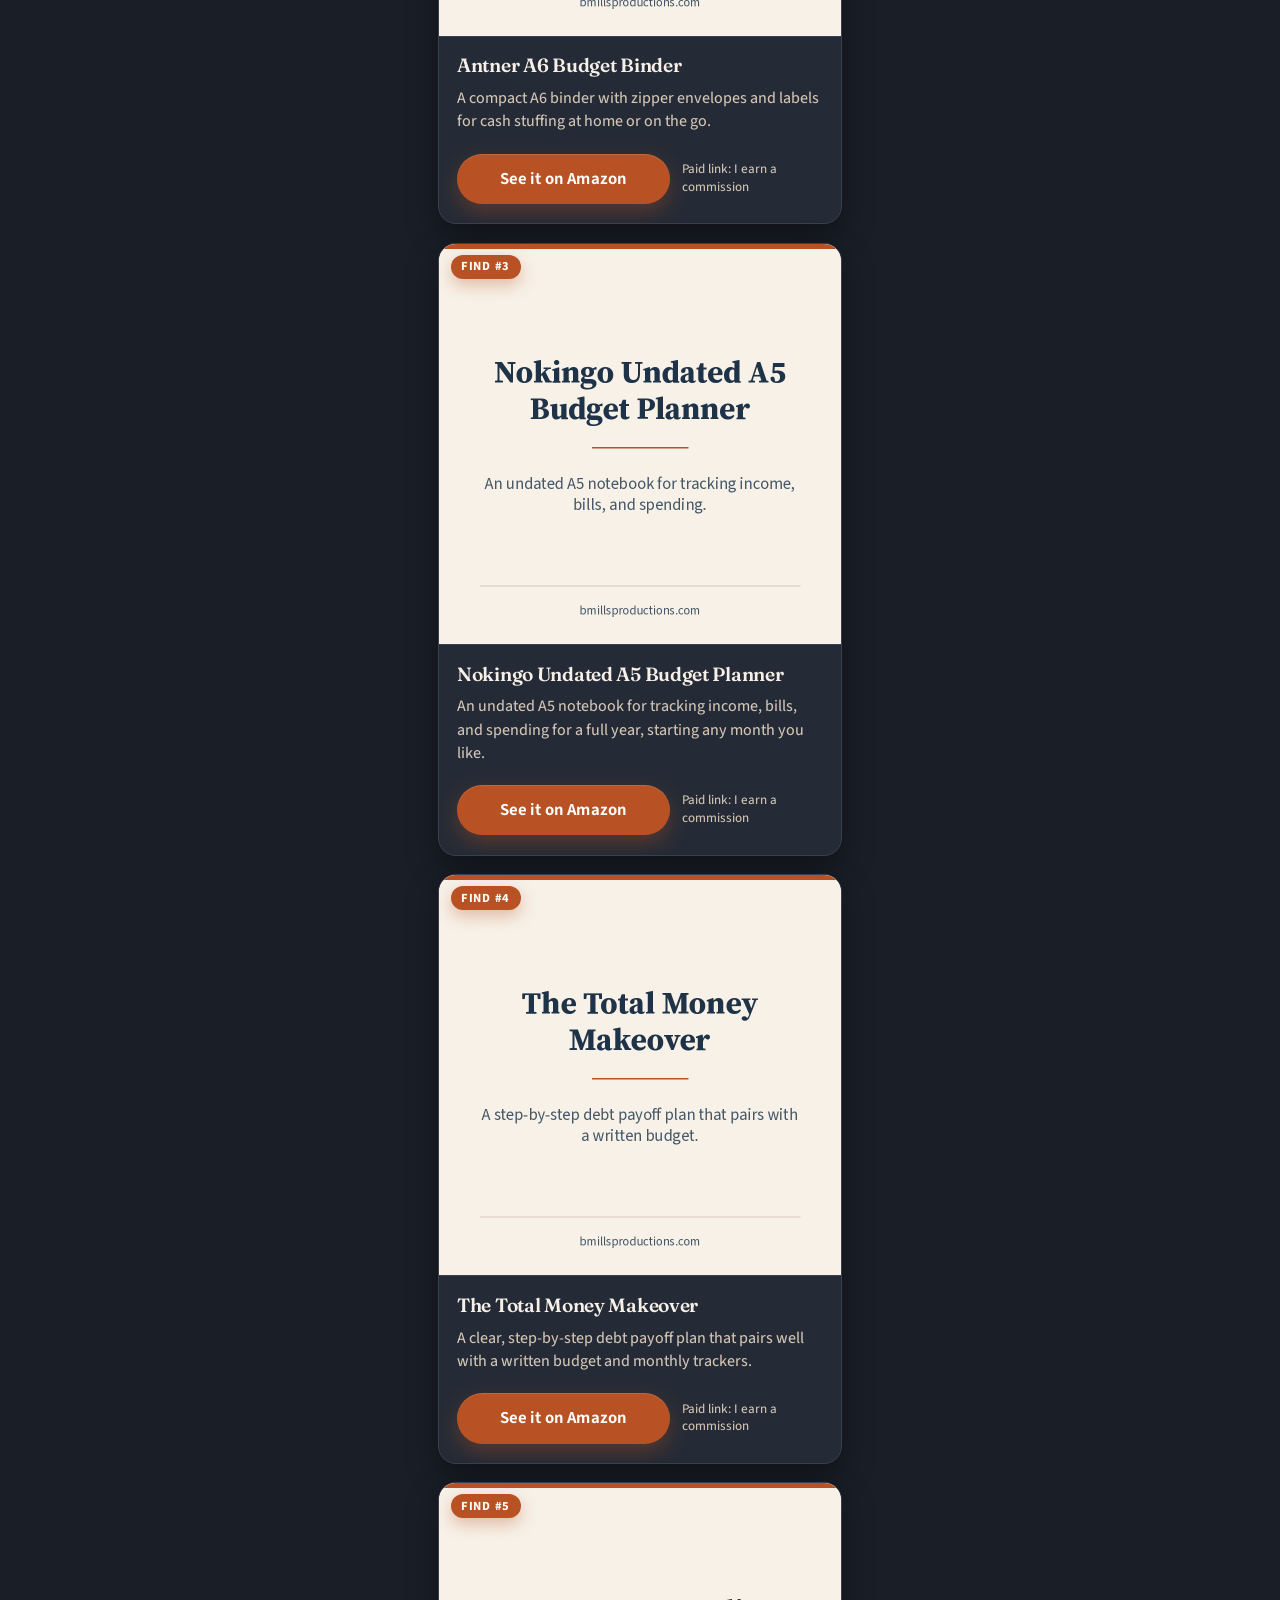
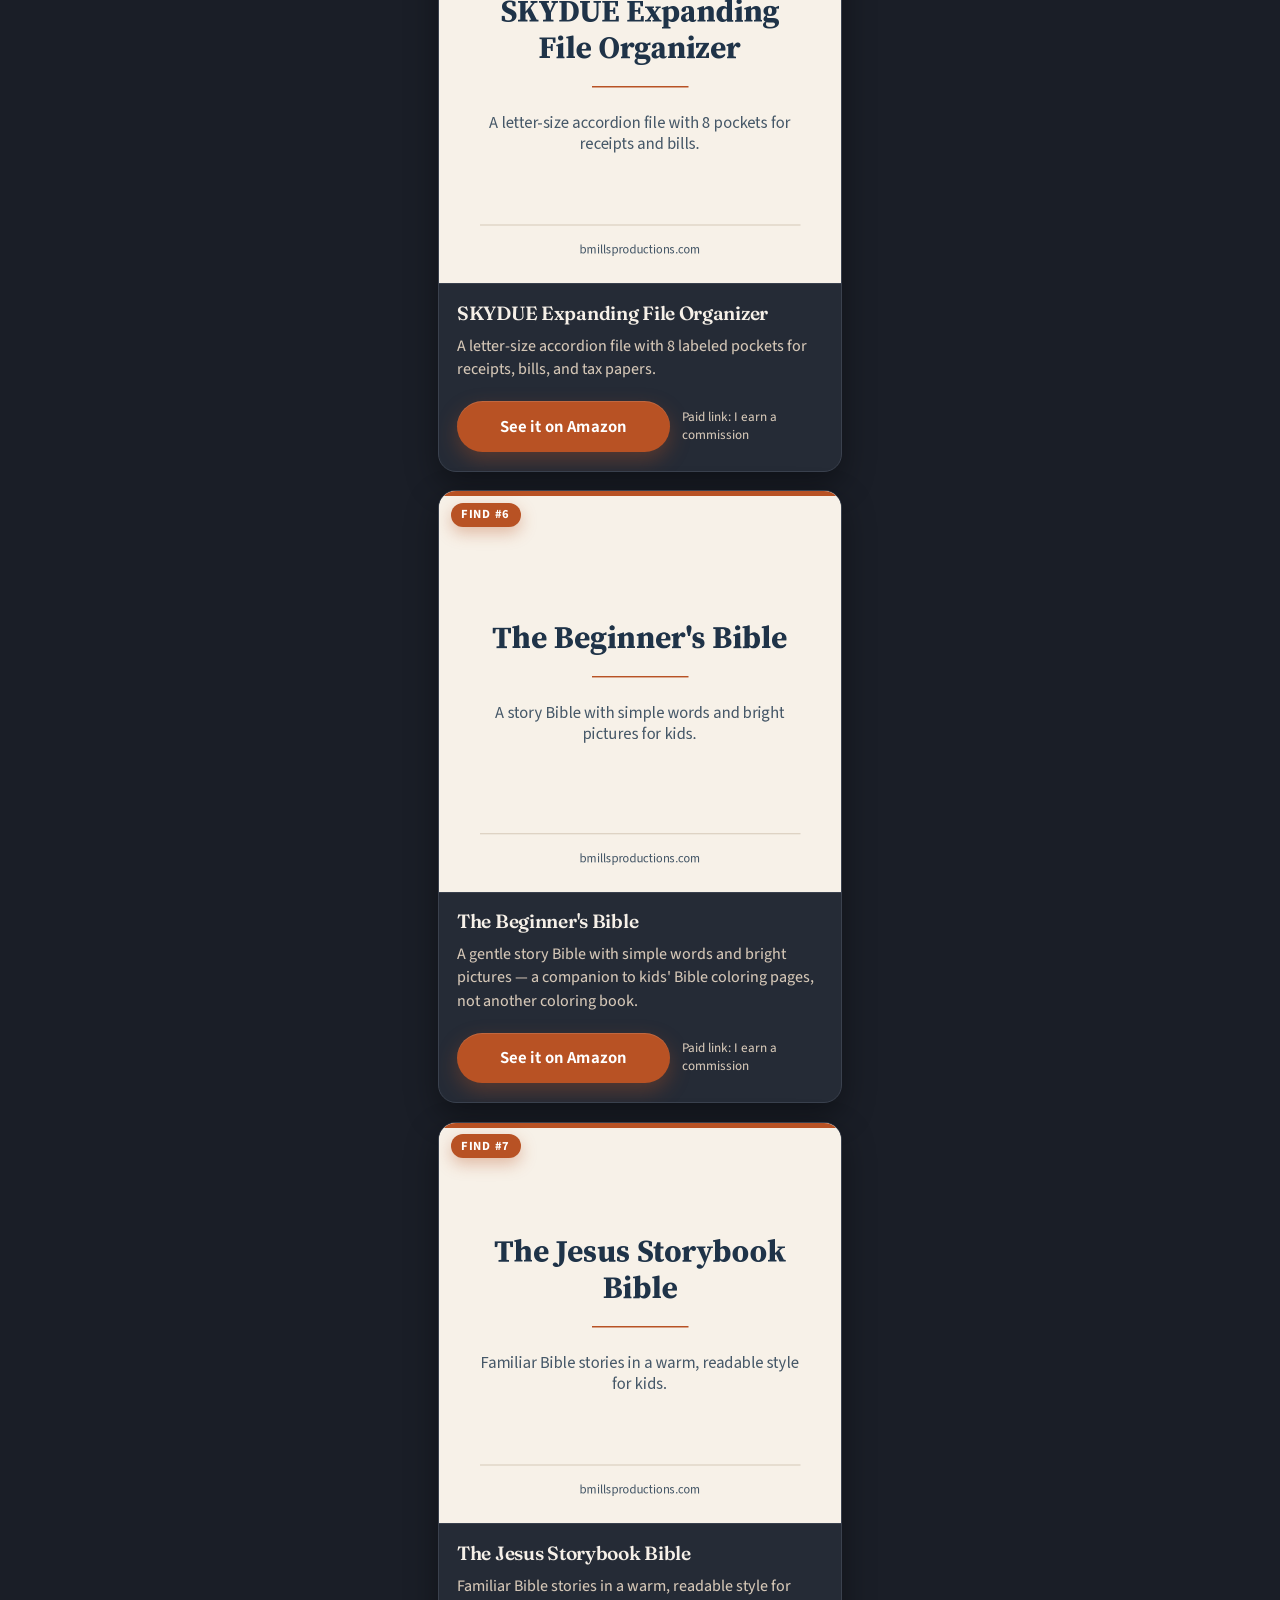
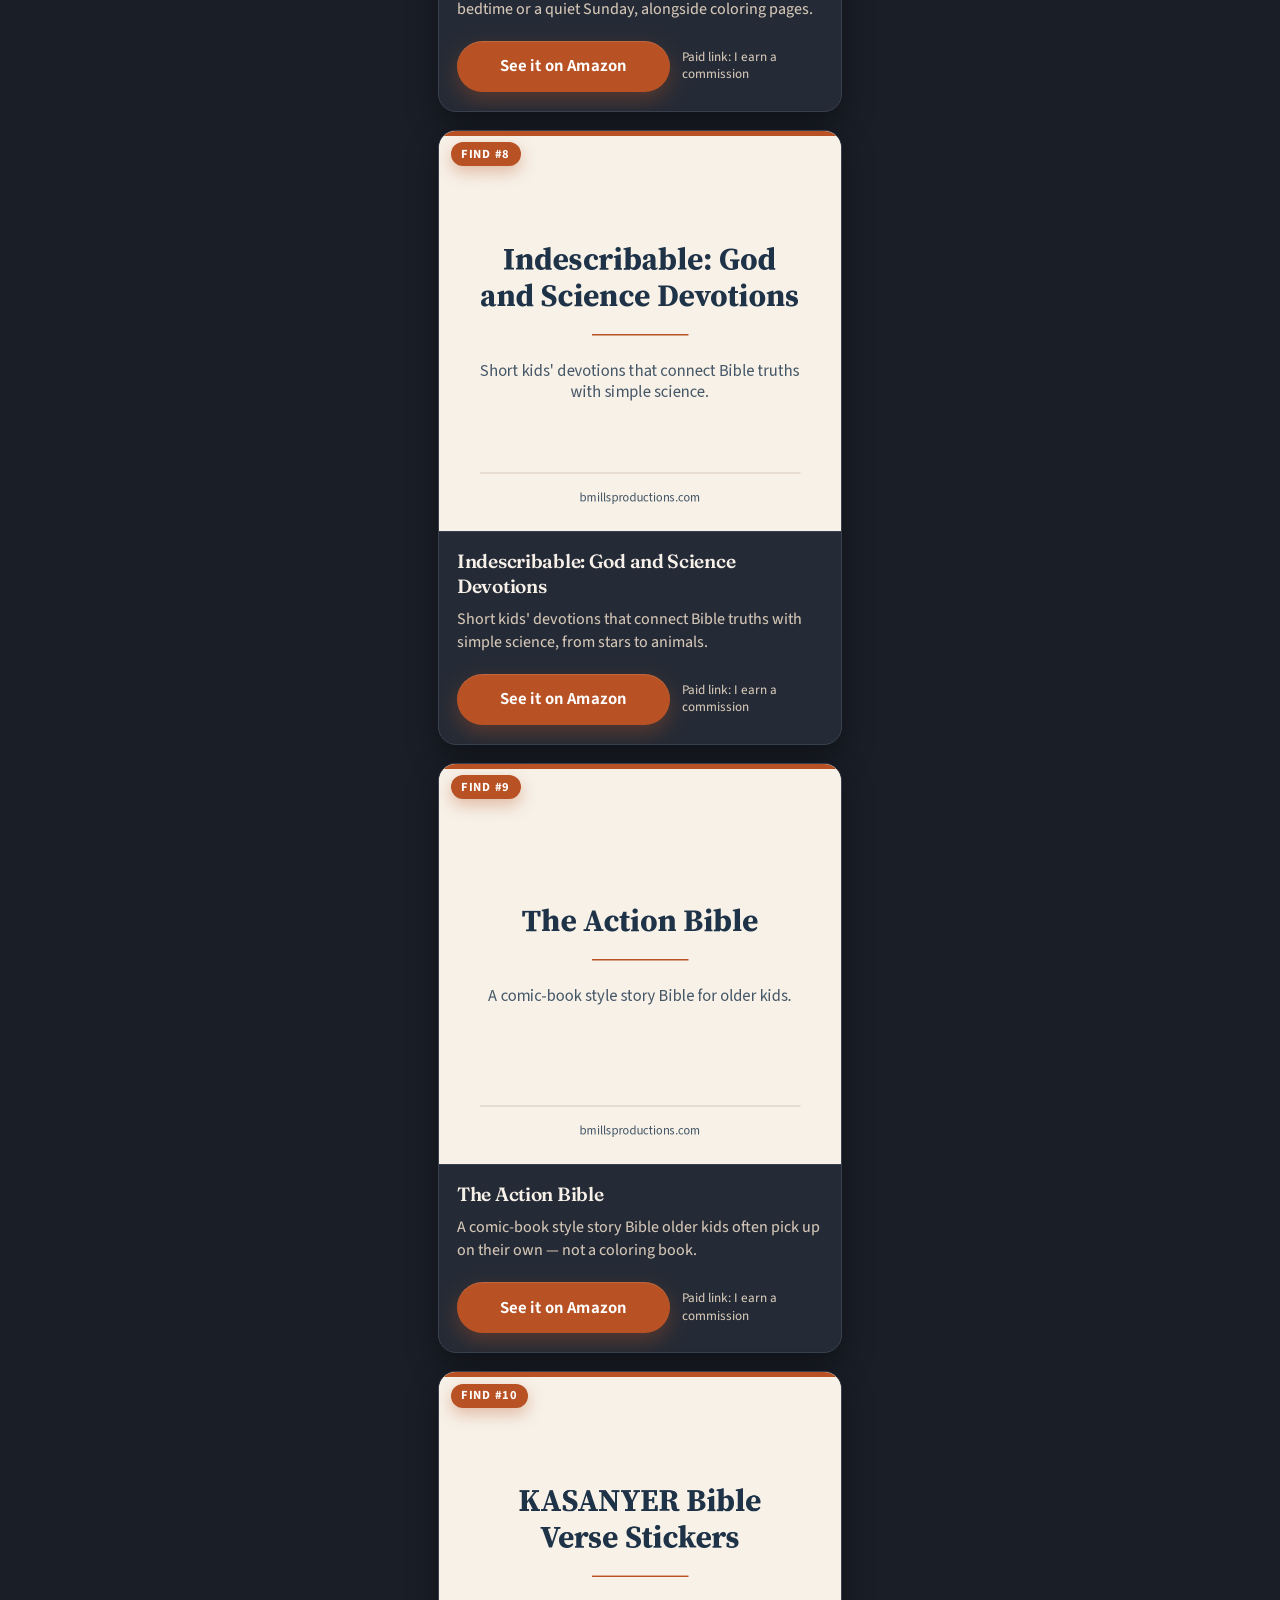
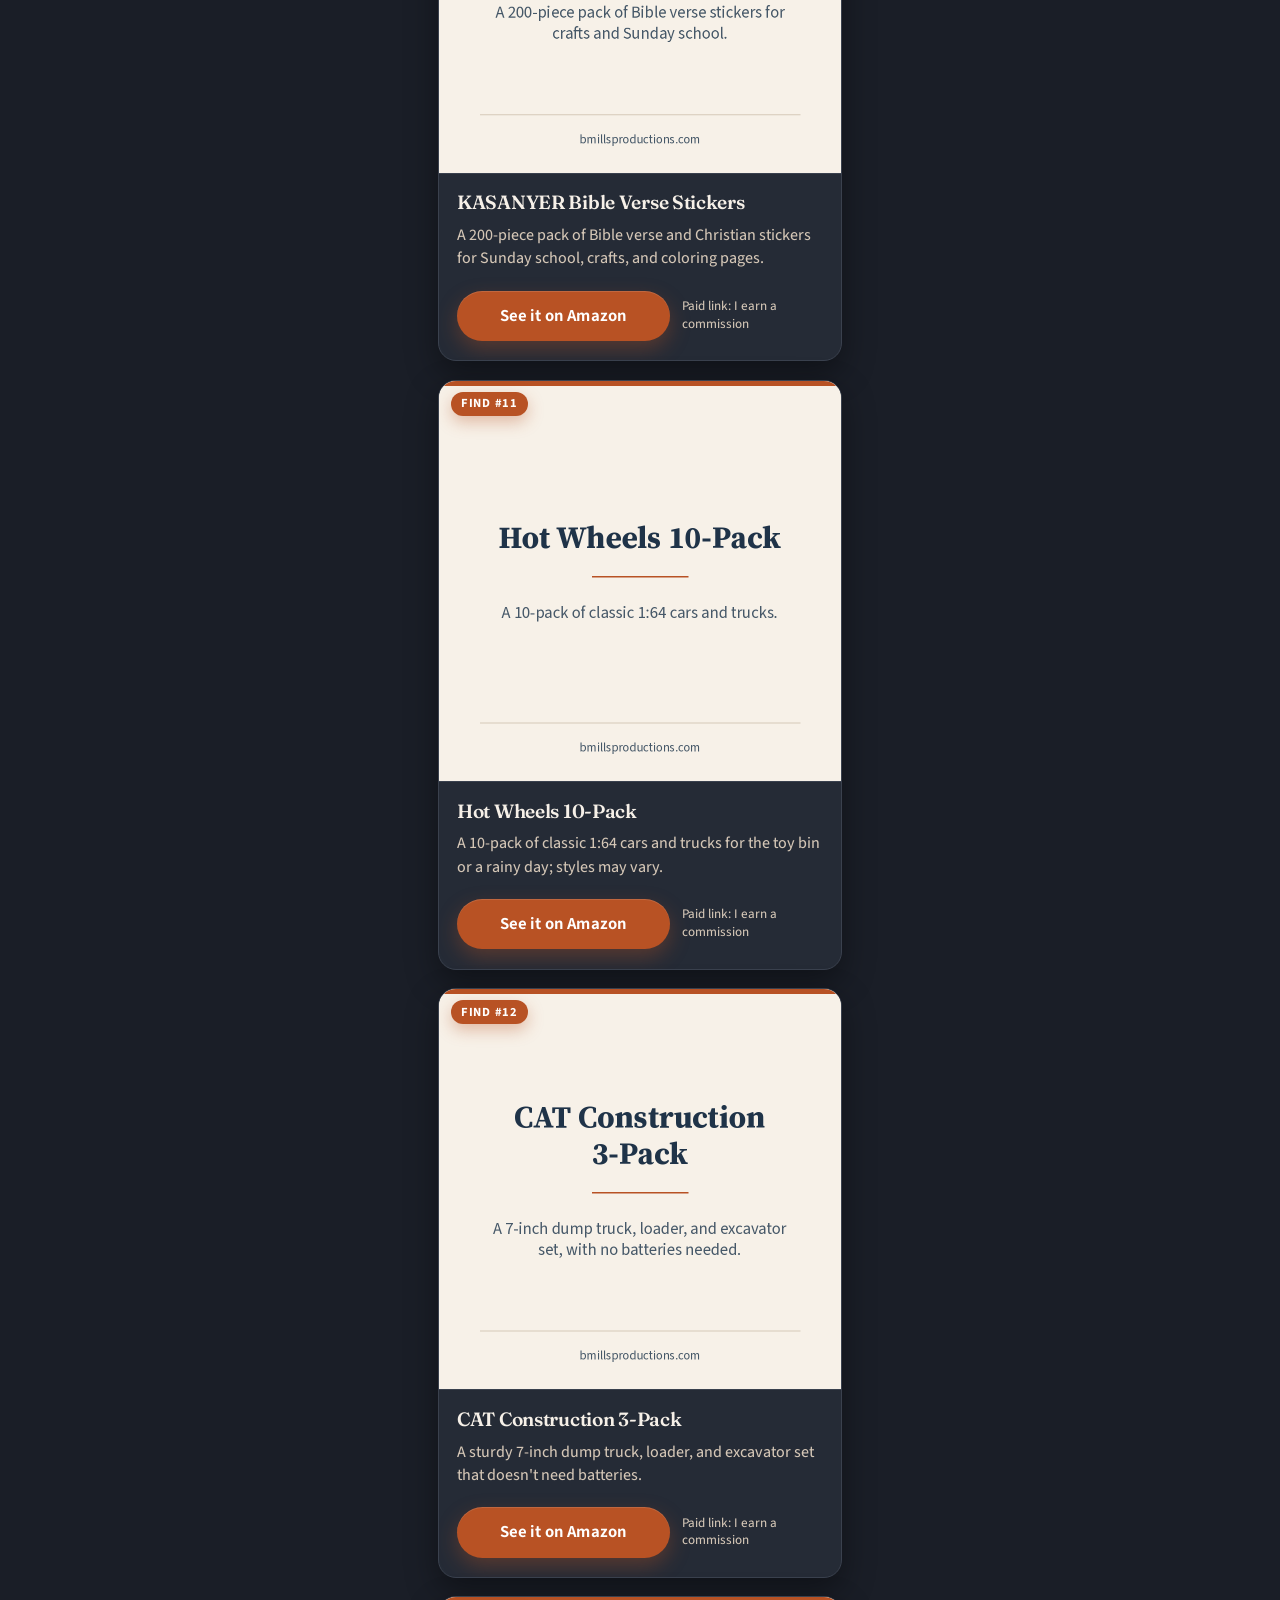
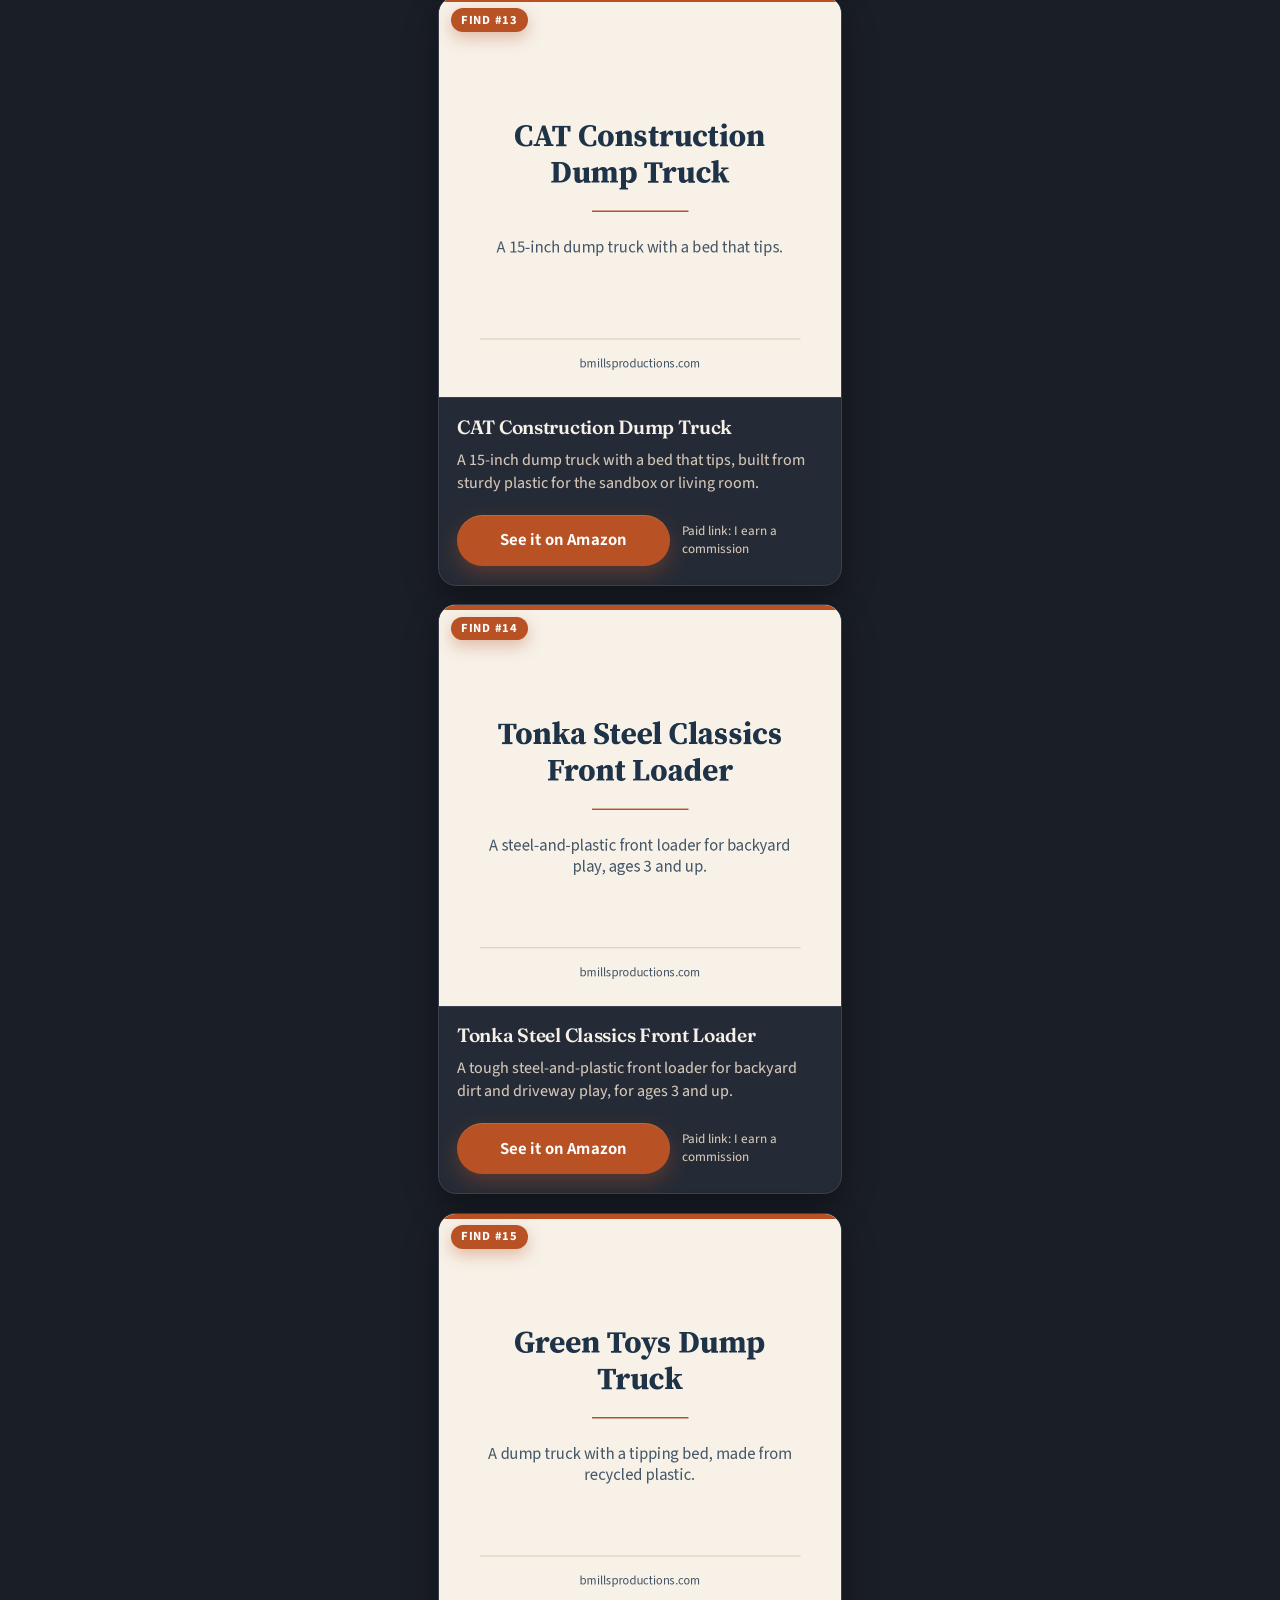
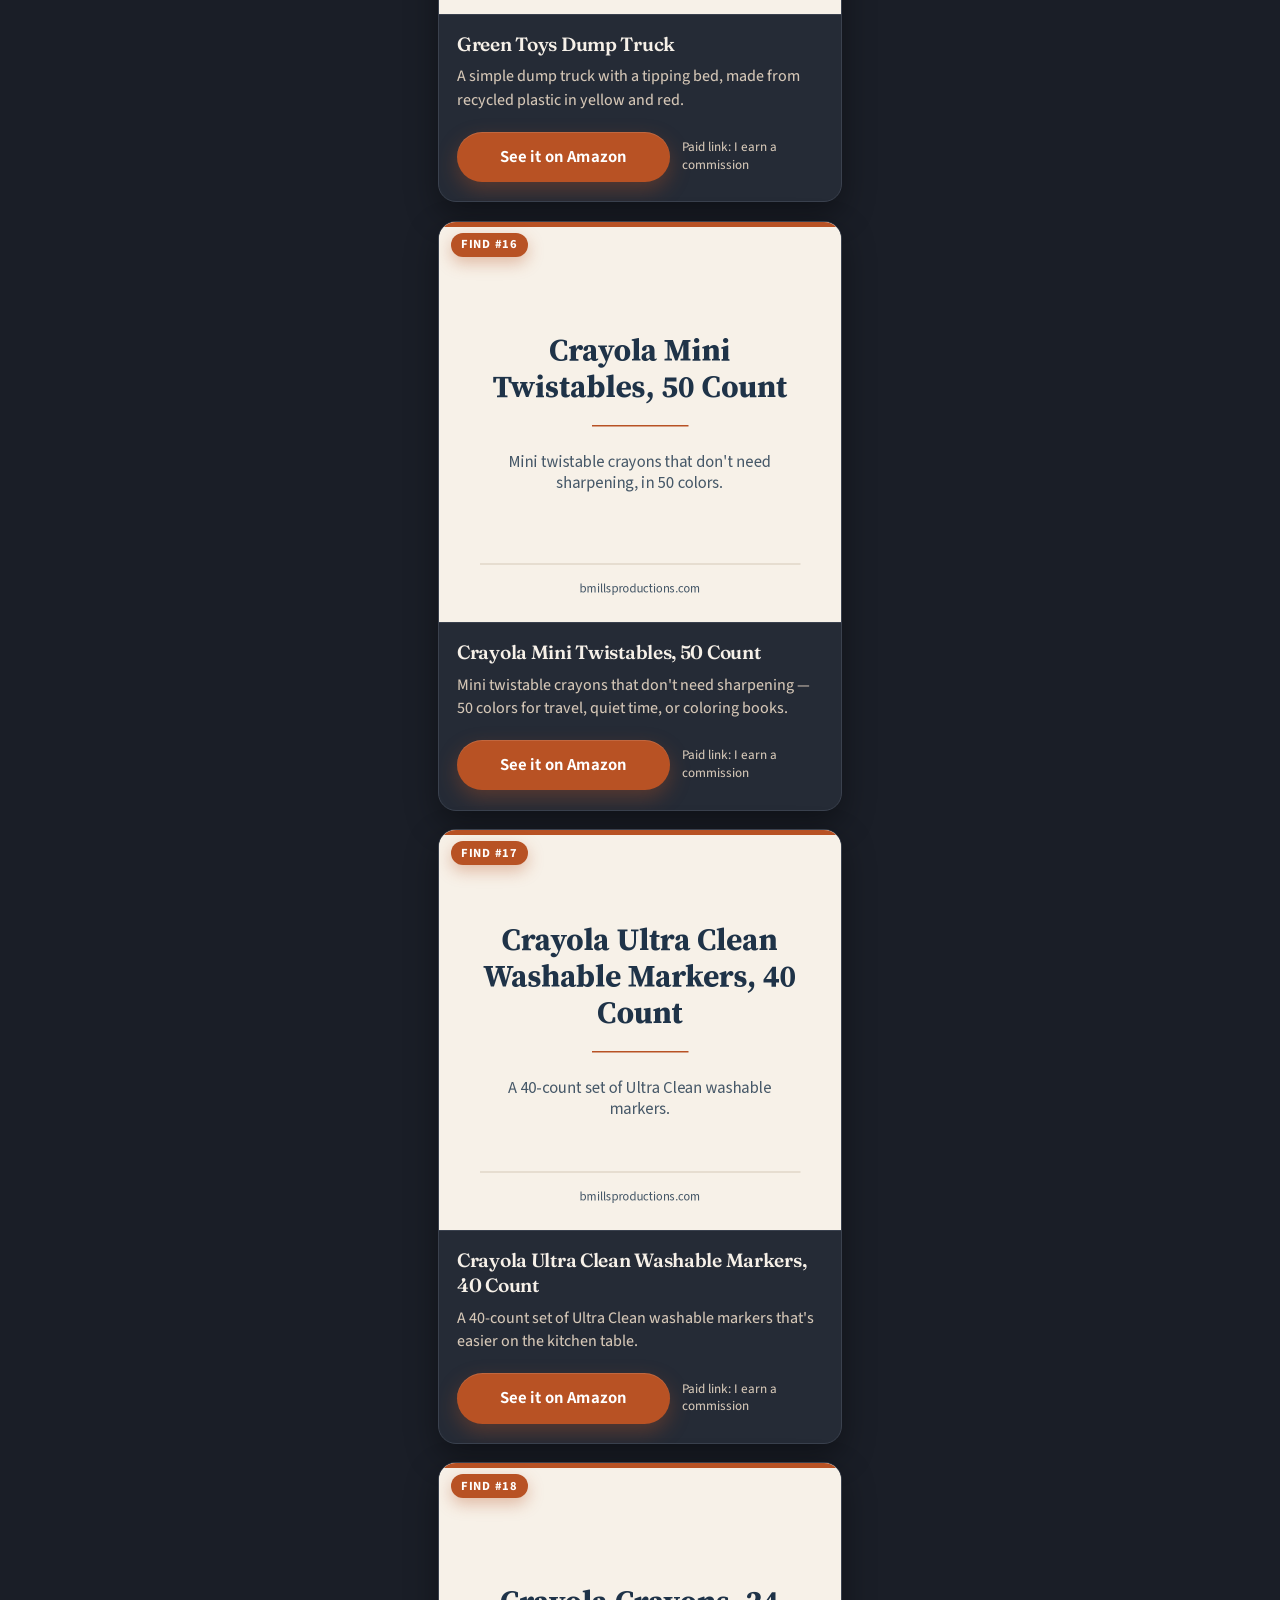
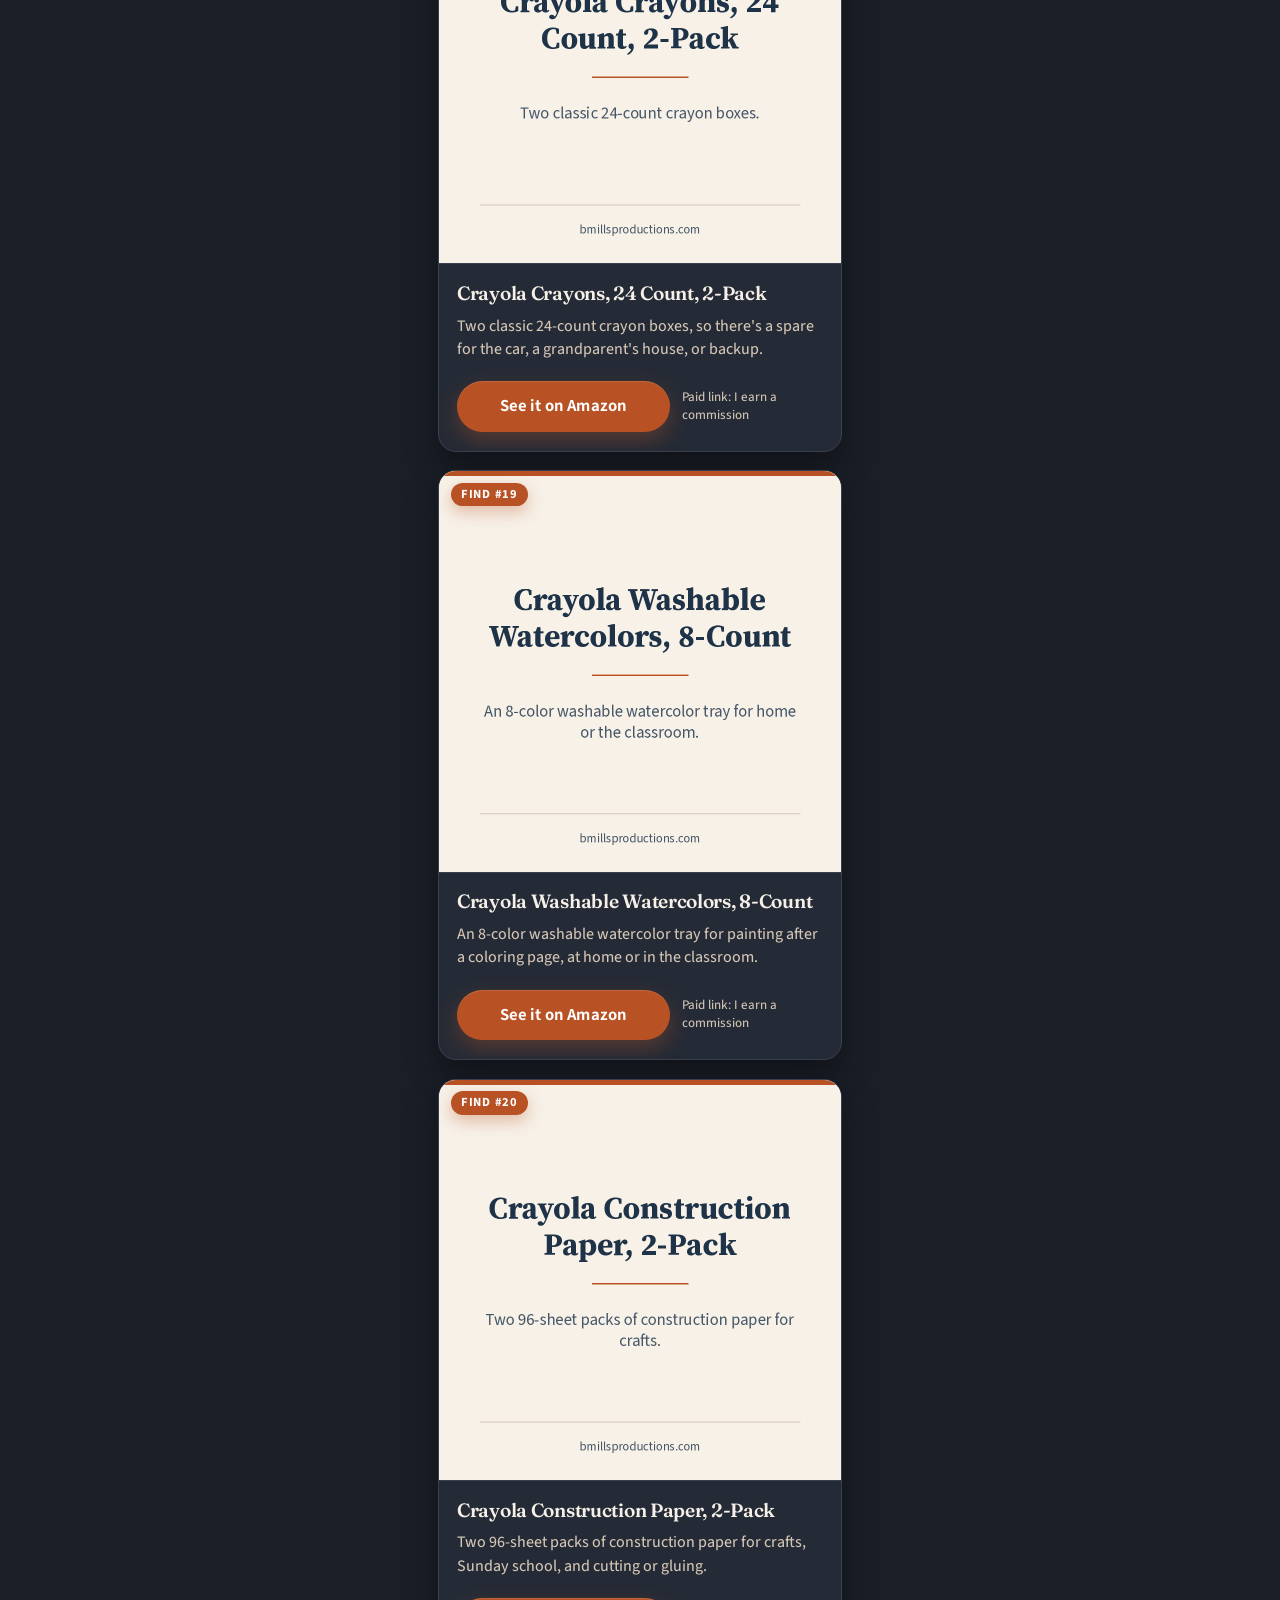
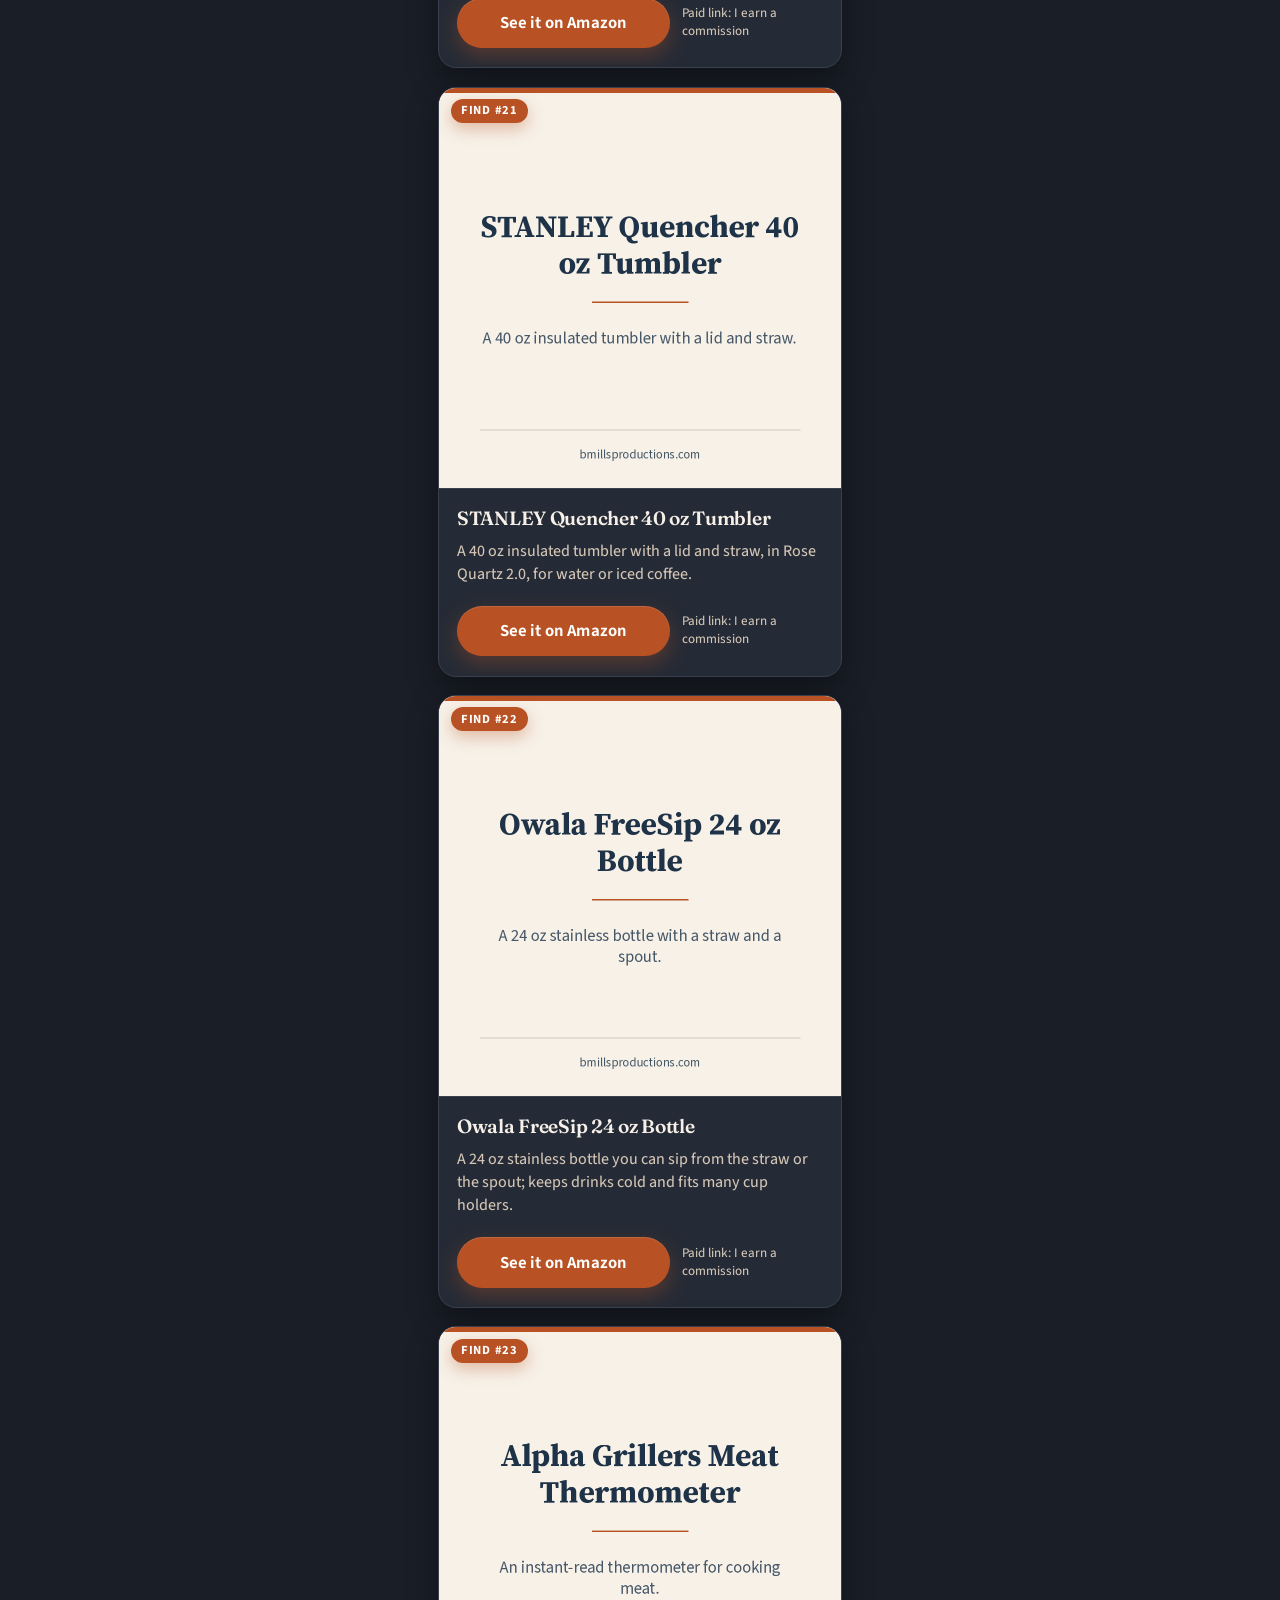
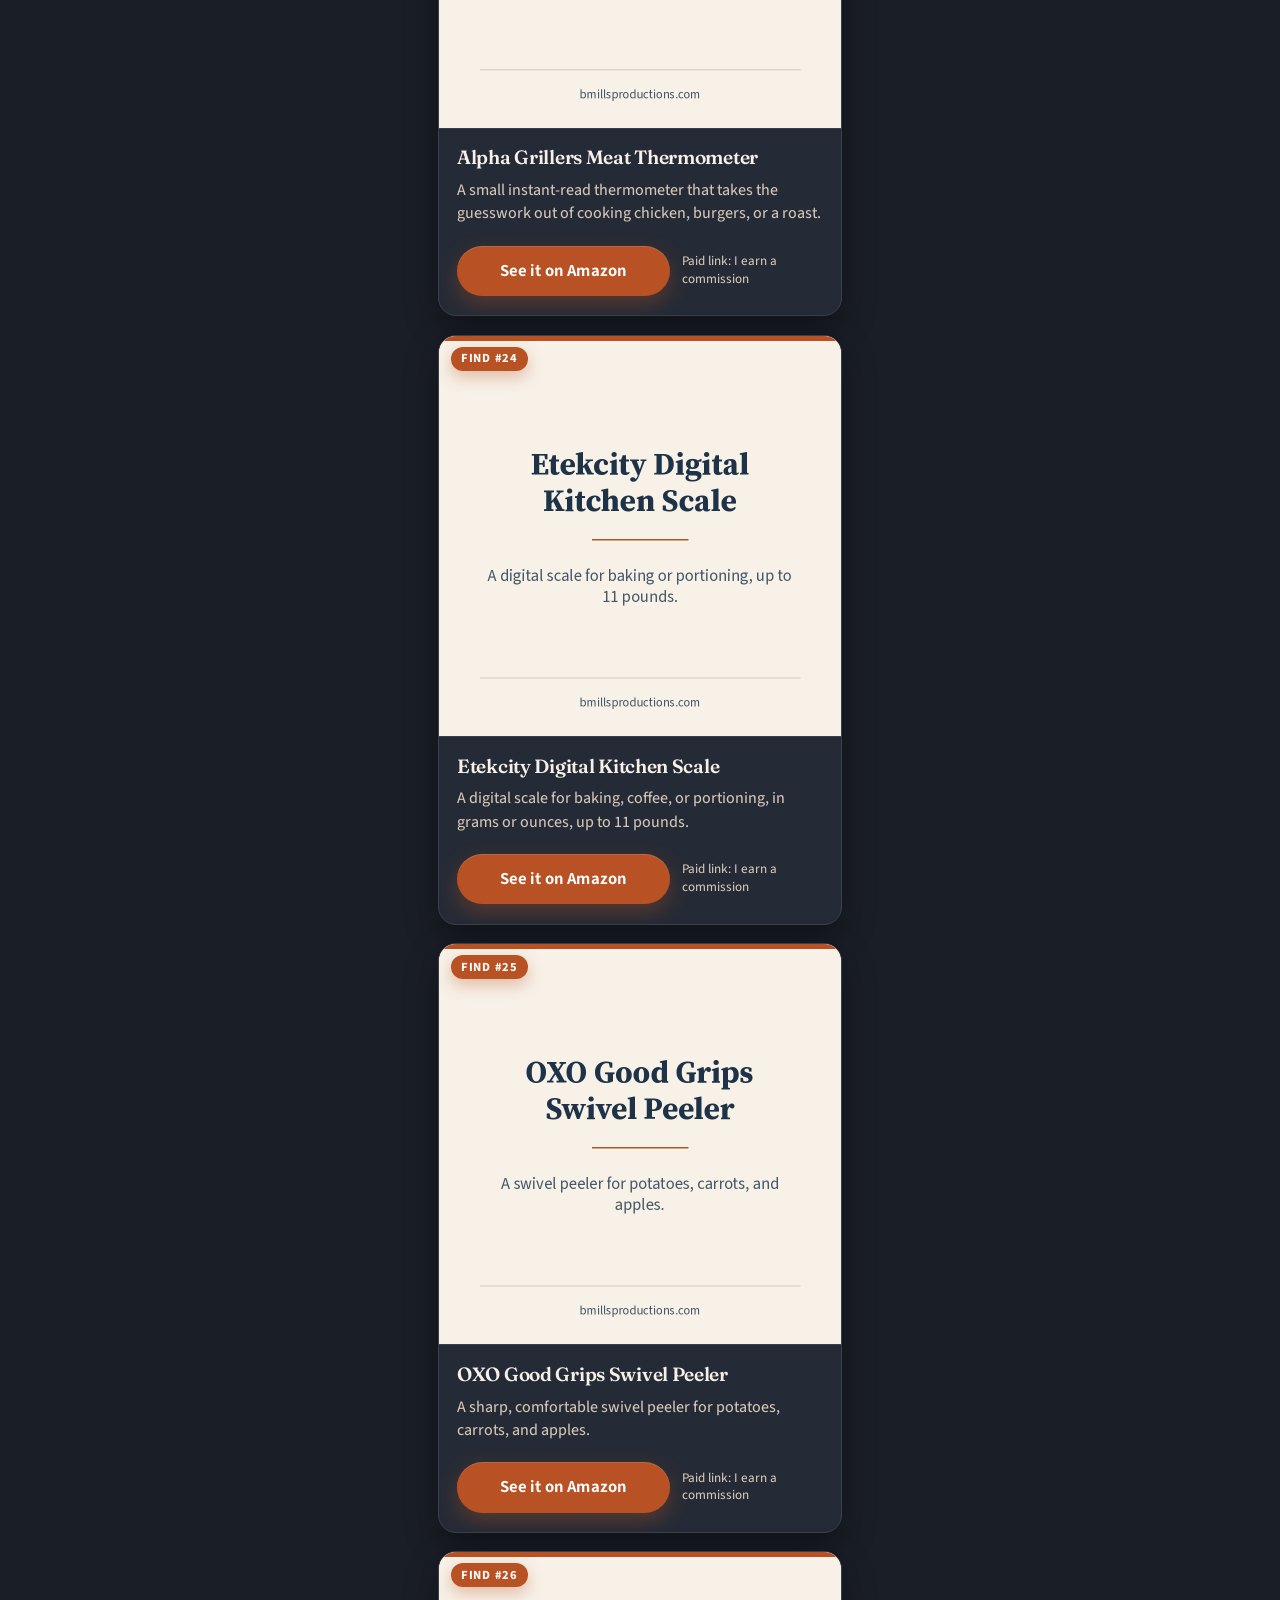
==== commit 6205dfb5: "Replace Amazon photos on the links page with text graphics and add Finds #46-#50." ====
--- a/links/index.html
+++ b/links/index.html
@@ -28,7 +28,7 @@
       <div class="wrap">
         <p class="eyebrow">From Amazon</p>
         <h1>Bill’s Favorite Finds</h1>
-        <p class="lede">A few useful things I actually like — budget tools, kitchen and car basics, kids’ books and toys, and supplies for the coloring books. New picks are numbered 1 to 30 so you can match them to a post.</p>
+        <p class="lede">A few helpful finds I've picked out — budget tools, kitchen and car basics, kids’ books and toys, and supplies for the coloring books. New picks are numbered so you can match them to a post.</p>
         <p class="disclosure disclosure-top">As an Amazon Associate I earn from qualifying purchases.</p>
         <p class="links-note">If a post says Find #12, tap 12 below to jump to it.</p>
         <nav class="find-jump" aria-label="Jump to a find number">
@@ -66,337 +66,427 @@
       </div>
     </section>
 
-    <section class="links-list" aria-label="Favorite Finds 1 to 30">
+    <section class="links-list" aria-label="Favorite Finds">
       <div class="wrap">
         <div class="grid grid-links" id="finds-grid">
           <article class="card link-card" id="find-1">
             <div class="card-media finds-media">
               <span class="find-badge">Find #1</span>
-              <img src="../images/finds/01-clever-fox-budget-planner.jpg" width="1500" height="1491" alt="A dark green Clever Fox undated budget planner.">
+              <img src="../images/finds/01-clever-fox-budget-planner.png" width="800" height="800" alt="Text graphic for Clever Fox Budget Planner, with the line: An undated planner with monthly trackers for bills, spending, and savings.">
             </div>
             <div class="card-body">
               <h3>Clever Fox Budget Planner</h3>
               <p class="card-blurb">An undated planner with monthly trackers for bills, spending, and savings, ready to start any time of year.</p>
-              <a class="btn btn-primary btn-amazon" href="https://www.amazon.com/dp/B07NP8R47X?tag=billmills-20" target="_blank" rel="sponsored noopener">See it on Amazon</a>
+              <div class="buy-row">
+                <a class="btn btn-primary btn-amazon" href="https://www.amazon.com/dp/B07NP8R47X?tag=billmills-20" target="_blank" rel="sponsored noopener">See it on Amazon</a>
+                <span class="paid-link">Paid link: I earn a commission</span>
+              </div>
             </div>
           </article>
           <article class="card link-card" id="find-2">
             <div class="card-media finds-media">
               <span class="find-badge">Find #2</span>
-              <img src="../images/finds/02-antner-a6-budget-binder.jpg" width="1497" height="1500" alt="A navy Antner A6 budget binder with zipper cash envelopes.">
+              <img src="../images/finds/02-antner-a6-budget-binder.png" width="800" height="800" alt="Text graphic for Antner A6 Budget Binder, with the line: A compact A6 binder with zipper envelopes for cash stuffing.">
             </div>
             <div class="card-body">
               <h3>Antner A6 Budget Binder</h3>
               <p class="card-blurb">A compact A6 binder with zipper envelopes and labels for cash stuffing at home or on the go.</p>
-              <a class="btn btn-primary btn-amazon" href="https://www.amazon.com/dp/B08YDG3Q3Y?tag=billmills-20" target="_blank" rel="sponsored noopener">See it on Amazon</a>
+              <div class="buy-row">
+                <a class="btn btn-primary btn-amazon" href="https://www.amazon.com/dp/B08YDG3Q3Y?tag=billmills-20" target="_blank" rel="sponsored noopener">See it on Amazon</a>
+                <span class="paid-link">Paid link: I earn a commission</span>
+              </div>
             </div>
           </article>
           <article class="card link-card" id="find-3">
             <div class="card-media finds-media">
               <span class="find-badge">Find #3</span>
-              <img src="../images/finds/03-nokingo-a5-budget-planner.jpg" width="962" height="1339" alt="A teal Nokingo undated A5 budget planner.">
+              <img src="../images/finds/03-nokingo-a5-budget-planner.png" width="800" height="800" alt="Text graphic for Nokingo Undated A5 Budget Planner, with the line: An undated A5 notebook for tracking income, bills, and spending.">
             </div>
             <div class="card-body">
               <h3>Nokingo Undated A5 Budget Planner</h3>
               <p class="card-blurb">An undated A5 notebook for tracking income, bills, and spending for a full year, starting any month you like.</p>
-              <a class="btn btn-primary btn-amazon" href="https://www.amazon.com/dp/B08P47MVC5?tag=billmills-20" target="_blank" rel="sponsored noopener">See it on Amazon</a>
+              <div class="buy-row">
+                <a class="btn btn-primary btn-amazon" href="https://www.amazon.com/dp/B08P47MVC5?tag=billmills-20" target="_blank" rel="sponsored noopener">See it on Amazon</a>
+                <span class="paid-link">Paid link: I earn a commission</span>
+              </div>
             </div>
           </article>
           <article class="card link-card" id="find-4">
             <div class="card-media finds-media">
               <span class="find-badge">Find #4</span>
-              <img src="../images/finds/04-total-money-makeover.jpg" width="1165" height="1500" alt="Hardcover of The Total Money Makeover by Dave Ramsey.">
+              <img src="../images/finds/04-total-money-makeover.png" width="800" height="800" alt="Text graphic for The Total Money Makeover, with the line: A step-by-step debt payoff plan that pairs with a written budget.">
             </div>
             <div class="card-body">
               <h3>The Total Money Makeover</h3>
               <p class="card-blurb">A clear, step-by-step debt payoff plan that pairs well with a written budget and monthly trackers.</p>
-              <a class="btn btn-primary btn-amazon" href="https://www.amazon.com/dp/140034252X?tag=billmills-20" target="_blank" rel="sponsored noopener">See it on Amazon</a>
+              <div class="buy-row">
+                <a class="btn btn-primary btn-amazon" href="https://www.amazon.com/dp/140034252X?tag=billmills-20" target="_blank" rel="sponsored noopener">See it on Amazon</a>
+                <span class="paid-link">Paid link: I earn a commission</span>
+              </div>
             </div>
           </article>
           <article class="card link-card" id="find-5">
             <div class="card-media finds-media">
               <span class="find-badge">Find #5</span>
-              <img src="../images/finds/05-skydue-expanding-file.jpg" width="1466" height="1500" alt="A blue SKYDUE 8-pocket letter-size expanding file organizer.">
+              <img src="../images/finds/05-skydue-expanding-file.png" width="800" height="800" alt="Text graphic for SKYDUE Expanding File Organizer, with the line: A letter-size accordion file with 8 pockets for receipts and bills.">
             </div>
             <div class="card-body">
               <h3>SKYDUE Expanding File Organizer</h3>
               <p class="card-blurb">A letter-size accordion file with 8 labeled pockets for receipts, bills, and tax papers.</p>
-              <a class="btn btn-primary btn-amazon" href="https://www.amazon.com/dp/B0C77GP9XB?tag=billmills-20" target="_blank" rel="sponsored noopener">See it on Amazon</a>
+              <div class="buy-row">
+                <a class="btn btn-primary btn-amazon" href="https://www.amazon.com/dp/B0C77GP9XB?tag=billmills-20" target="_blank" rel="sponsored noopener">See it on Amazon</a>
+                <span class="paid-link">Paid link: I earn a commission</span>
+              </div>
             </div>
           </article>
           <article class="card link-card" id="find-6">
             <div class="card-media finds-media">
               <span class="find-badge">Find #6</span>
-              <img src="../images/finds/06-beginners-bible.jpg" width="1238" height="1500" alt="Hardcover of The Beginner's Bible: Timeless Children's Stories.">
+              <img src="../images/finds/06-beginners-bible.png" width="800" height="800" alt="Text graphic for The Beginner's Bible, with the line: A story Bible with simple words and bright pictures for kids.">
             </div>
             <div class="card-body">
               <h3>The Beginner's Bible</h3>
               <p class="card-blurb">A gentle story Bible with simple words and bright pictures — a companion to kids' Bible coloring pages, not another coloring book.</p>
-              <a class="btn btn-primary btn-amazon" href="https://www.amazon.com/dp/031075013X?tag=billmills-20" target="_blank" rel="sponsored noopener">See it on Amazon</a>
+              <div class="buy-row">
+                <a class="btn btn-primary btn-amazon" href="https://www.amazon.com/dp/031075013X?tag=billmills-20" target="_blank" rel="sponsored noopener">See it on Amazon</a>
+                <span class="paid-link">Paid link: I earn a commission</span>
+              </div>
             </div>
           </article>
           <article class="card link-card" id="find-7">
             <div class="card-media finds-media">
               <span class="find-badge">Find #7</span>
-              <img src="../images/finds/07-jesus-storybook-bible.jpg" width="1200" height="1200" alt="Hardcover of The Jesus Storybook Bible.">
+              <img src="../images/finds/07-jesus-storybook-bible.png" width="800" height="800" alt="Text graphic for The Jesus Storybook Bible, with the line: Familiar Bible stories in a warm, readable style for kids.">
             </div>
             <div class="card-body">
               <h3>The Jesus Storybook Bible</h3>
               <p class="card-blurb">Familiar Bible stories in a warm, readable style for bedtime or a quiet Sunday, alongside coloring pages.</p>
-              <a class="btn btn-primary btn-amazon" href="https://www.amazon.com/dp/0310708257?tag=billmills-20" target="_blank" rel="sponsored noopener">See it on Amazon</a>
+              <div class="buy-row">
+                <a class="btn btn-primary btn-amazon" href="https://www.amazon.com/dp/0310708257?tag=billmills-20" target="_blank" rel="sponsored noopener">See it on Amazon</a>
+                <span class="paid-link">Paid link: I earn a commission</span>
+              </div>
             </div>
           </article>
           <article class="card link-card" id="find-8">
             <div class="card-media finds-media">
               <span class="find-badge">Find #8</span>
-              <img src="../images/finds/08-indescribable-devotions.jpg" width="1128" height="1500" alt="The kids devotion book Indescribable: 100 Devotions About God and Science.">
+              <img src="../images/finds/08-indescribable-devotions.png" width="800" height="800" alt="Text graphic for Indescribable: God and Science Devotions, with the line: Short kids' devotions that connect Bible truths with simple science.">
             </div>
             <div class="card-body">
               <h3>Indescribable: God and Science Devotions</h3>
               <p class="card-blurb">Short kids' devotions that connect Bible truths with simple science, from stars to animals.</p>
-              <a class="btn btn-primary btn-amazon" href="https://www.amazon.com/dp/0718086104?tag=billmills-20" target="_blank" rel="sponsored noopener">See it on Amazon</a>
+              <div class="buy-row">
+                <a class="btn btn-primary btn-amazon" href="https://www.amazon.com/dp/0718086104?tag=billmills-20" target="_blank" rel="sponsored noopener">See it on Amazon</a>
+                <span class="paid-link">Paid link: I earn a commission</span>
+              </div>
             </div>
           </article>
           <article class="card link-card" id="find-9">
             <div class="card-media finds-media">
               <span class="find-badge">Find #9</span>
-              <img src="../images/finds/09-action-bible.jpg" width="1006" height="1500" alt="The Action Bible: God's Redemptive Story.">
+              <img src="../images/finds/09-action-bible.png" width="800" height="800" alt="Text graphic for The Action Bible, with the line: A comic-book style story Bible for older kids.">
             </div>
             <div class="card-body">
               <h3>The Action Bible</h3>
               <p class="card-blurb">A comic-book style story Bible older kids often pick up on their own — not a coloring book.</p>
-              <a class="btn btn-primary btn-amazon" href="https://www.amazon.com/dp/083077744X?tag=billmills-20" target="_blank" rel="sponsored noopener">See it on Amazon</a>
+              <div class="buy-row">
+                <a class="btn btn-primary btn-amazon" href="https://www.amazon.com/dp/083077744X?tag=billmills-20" target="_blank" rel="sponsored noopener">See it on Amazon</a>
+                <span class="paid-link">Paid link: I earn a commission</span>
+              </div>
             </div>
           </article>
           <article class="card link-card" id="find-10">
             <div class="card-media finds-media">
               <span class="find-badge">Find #10</span>
-              <img src="../images/finds/10-bible-verse-stickers.jpg" width="1075" height="1066" alt="A 200-piece pack of Christian Bible verse stickers for kids.">
+              <img src="../images/finds/10-bible-verse-stickers.png" width="800" height="800" alt="Text graphic for KASANYER Bible Verse Stickers, with the line: A 200-piece pack of Bible verse stickers for crafts and Sunday school.">
             </div>
             <div class="card-body">
               <h3>KASANYER Bible Verse Stickers</h3>
               <p class="card-blurb">A 200-piece pack of Bible verse and Christian stickers for Sunday school, crafts, and coloring pages.</p>
-              <a class="btn btn-primary btn-amazon" href="https://www.amazon.com/dp/B0CG197T1K?tag=billmills-20" target="_blank" rel="sponsored noopener">See it on Amazon</a>
+              <div class="buy-row">
+                <a class="btn btn-primary btn-amazon" href="https://www.amazon.com/dp/B0CG197T1K?tag=billmills-20" target="_blank" rel="sponsored noopener">See it on Amazon</a>
+                <span class="paid-link">Paid link: I earn a commission</span>
+              </div>
             </div>
           </article>
           <article class="card link-card" id="find-11">
             <div class="card-media finds-media">
               <span class="find-badge">Find #11</span>
-              <img src="../images/finds/11-hot-wheels-10-pack.jpg" width="1500" height="974" alt="A 10-pack of Hot Wheels die-cast cars and trucks.">
+              <img src="../images/finds/11-hot-wheels-10-pack.png" width="800" height="800" alt="Text graphic for Hot Wheels 10-Pack, with the line: A 10-pack of classic 1:64 cars and trucks.">
             </div>
             <div class="card-body">
               <h3>Hot Wheels 10-Pack</h3>
               <p class="card-blurb">A 10-pack of classic 1:64 cars and trucks for the toy bin or a rainy day; styles may vary.</p>
-              <a class="btn btn-primary btn-amazon" href="https://www.amazon.com/dp/B000B6MKMO?tag=billmills-20" target="_blank" rel="sponsored noopener">See it on Amazon</a>
+              <div class="buy-row">
+                <a class="btn btn-primary btn-amazon" href="https://www.amazon.com/dp/B000B6MKMO?tag=billmills-20" target="_blank" rel="sponsored noopener">See it on Amazon</a>
+                <span class="paid-link">Paid link: I earn a commission</span>
+              </div>
             </div>
           </article>
           <article class="card link-card" id="find-12">
             <div class="card-media finds-media">
               <span class="find-badge">Find #12</span>
-              <img src="../images/finds/12-cat-construction-3-pack.jpg" width="1500" height="379" alt="A CAT construction 3-pack with a dump truck, loader, and excavator.">
+              <img src="../images/finds/12-cat-construction-3-pack.png" width="800" height="800" alt="Text graphic for CAT Construction 3-Pack, with the line: A 7-inch dump truck, loader, and excavator set, with no batteries needed.">
             </div>
             <div class="card-body">
               <h3>CAT Construction 3-Pack</h3>
               <p class="card-blurb">A sturdy 7-inch dump truck, loader, and excavator set that doesn't need batteries.</p>
-              <a class="btn btn-primary btn-amazon" href="https://www.amazon.com/dp/B07QGKGTK7?tag=billmills-20" target="_blank" rel="sponsored noopener">See it on Amazon</a>
+              <div class="buy-row">
+                <a class="btn btn-primary btn-amazon" href="https://www.amazon.com/dp/B07QGKGTK7?tag=billmills-20" target="_blank" rel="sponsored noopener">See it on Amazon</a>
+                <span class="paid-link">Paid link: I earn a commission</span>
+              </div>
             </div>
           </article>
           <article class="card link-card" id="find-13">
             <div class="card-media finds-media">
               <span class="find-badge">Find #13</span>
-              <img src="../images/finds/13-cat-dump-truck.jpg" width="1500" height="1103" alt="A 15-inch CAT Construction Tough Rigs dump truck toy.">
+              <img src="../images/finds/13-cat-dump-truck.png" width="800" height="800" alt="Text graphic for CAT Construction Dump Truck, with the line: A 15-inch dump truck with a bed that tips.">
             </div>
             <div class="card-body">
               <h3>CAT Construction Dump Truck</h3>
               <p class="card-blurb">A 15-inch dump truck with a bed that tips, built from sturdy plastic for the sandbox or living room.</p>
-              <a class="btn btn-primary btn-amazon" href="https://www.amazon.com/dp/B07QFB9T78?tag=billmills-20" target="_blank" rel="sponsored noopener">See it on Amazon</a>
+              <div class="buy-row">
+                <a class="btn btn-primary btn-amazon" href="https://www.amazon.com/dp/B07QFB9T78?tag=billmills-20" target="_blank" rel="sponsored noopener">See it on Amazon</a>
+                <span class="paid-link">Paid link: I earn a commission</span>
+              </div>
             </div>
           </article>
           <article class="card link-card" id="find-14">
             <div class="card-media finds-media">
               <span class="find-badge">Find #14</span>
-              <img src="../images/finds/14-tonka-front-loader.jpg" width="1500" height="842" alt="A yellow Tonka Steel Classics front loader.">
+              <img src="../images/finds/14-tonka-front-loader.png" width="800" height="800" alt="Text graphic for Tonka Steel Classics Front Loader, with the line: A steel-and-plastic front loader for backyard play, ages 3 and up.">
             </div>
             <div class="card-body">
               <h3>Tonka Steel Classics Front Loader</h3>
               <p class="card-blurb">A tough steel-and-plastic front loader for backyard dirt and driveway play, for ages 3 and up.</p>
-              <a class="btn btn-primary btn-amazon" href="https://www.amazon.com/dp/B07ZS6WM9D?tag=billmills-20" target="_blank" rel="sponsored noopener">See it on Amazon</a>
+              <div class="buy-row">
+                <a class="btn btn-primary btn-amazon" href="https://www.amazon.com/dp/B07ZS6WM9D?tag=billmills-20" target="_blank" rel="sponsored noopener">See it on Amazon</a>
+                <span class="paid-link">Paid link: I earn a commission</span>
+              </div>
             </div>
           </article>
           <article class="card link-card" id="find-15">
             <div class="card-media finds-media">
               <span class="find-badge">Find #15</span>
-              <img src="../images/finds/15-green-toys-dump-truck.jpg" width="1500" height="1202" alt="A yellow and red Green Toys dump truck.">
+              <img src="../images/finds/15-green-toys-dump-truck.png" width="800" height="800" alt="Text graphic for Green Toys Dump Truck, with the line: A dump truck with a tipping bed, made from recycled plastic.">
             </div>
             <div class="card-body">
               <h3>Green Toys Dump Truck</h3>
               <p class="card-blurb">A simple dump truck with a tipping bed, made from recycled plastic in yellow and red.</p>
-              <a class="btn btn-primary btn-amazon" href="https://www.amazon.com/dp/B001Q3KU9Q?tag=billmills-20" target="_blank" rel="sponsored noopener">See it on Amazon</a>
+              <div class="buy-row">
+                <a class="btn btn-primary btn-amazon" href="https://www.amazon.com/dp/B001Q3KU9Q?tag=billmills-20" target="_blank" rel="sponsored noopener">See it on Amazon</a>
+                <span class="paid-link">Paid link: I earn a commission</span>
+              </div>
             </div>
           </article>
           <article class="card link-card" id="find-16">
             <div class="card-media finds-media">
               <span class="find-badge">Find #16</span>
-              <img src="../images/finds/16-crayola-mini-twistables.jpg" width="902" height="1031" alt="A 50-count box of Crayola Mini Twistables crayons.">
+              <img src="../images/finds/16-crayola-mini-twistables.png" width="800" height="800" alt="Text graphic for Crayola Mini Twistables, 50 Count, with the line: Mini twistable crayons that don't need sharpening, in 50 colors.">
             </div>
             <div class="card-body">
               <h3>Crayola Mini Twistables, 50 Count</h3>
               <p class="card-blurb">Mini twistable crayons that don't need sharpening — 50 colors for travel, quiet time, or coloring books.</p>
-              <a class="btn btn-primary btn-amazon" href="https://www.amazon.com/dp/B07D4T2XKB?tag=billmills-20" target="_blank" rel="sponsored noopener">See it on Amazon</a>
+              <div class="buy-row">
+                <a class="btn btn-primary btn-amazon" href="https://www.amazon.com/dp/B07D4T2XKB?tag=billmills-20" target="_blank" rel="sponsored noopener">See it on Amazon</a>
+                <span class="paid-link">Paid link: I earn a commission</span>
+              </div>
             </div>
           </article>
           <article class="card link-card" id="find-17">
             <div class="card-media finds-media">
               <span class="find-badge">Find #17</span>
-              <img src="../images/finds/17-crayola-washable-markers.jpg" width="1500" height="1314" alt="A 40-count box of Crayola Ultra Clean washable markers.">
+              <img src="../images/finds/17-crayola-washable-markers.png" width="800" height="800" alt="Text graphic for Crayola Ultra Clean Washable Markers, 40 Count, with the line: A 40-count set of Ultra Clean washable markers.">
             </div>
             <div class="card-body">
               <h3>Crayola Ultra Clean Washable Markers, 40 Count</h3>
               <p class="card-blurb">A 40-count set of Ultra Clean washable markers that's easier on the kitchen table.</p>
-              <a class="btn btn-primary btn-amazon" href="https://www.amazon.com/dp/B0773LNGYB?tag=billmills-20" target="_blank" rel="sponsored noopener">See it on Amazon</a>
+              <div class="buy-row">
+                <a class="btn btn-primary btn-amazon" href="https://www.amazon.com/dp/B0773LNGYB?tag=billmills-20" target="_blank" rel="sponsored noopener">See it on Amazon</a>
+                <span class="paid-link">Paid link: I earn a commission</span>
+              </div>
             </div>
           </article>
           <article class="card link-card" id="find-18">
             <div class="card-media finds-media">
               <span class="find-badge">Find #18</span>
-              <img src="../images/finds/18-crayola-crayons-2-pack.jpg" width="1500" height="1148" alt="A two-pack of 24-count Crayola crayon boxes.">
+              <img src="../images/finds/18-crayola-crayons-2-pack.png" width="800" height="800" alt="Text graphic for Crayola Crayons, 24 Count, 2-Pack, with the line: Two classic 24-count crayon boxes.">
             </div>
             <div class="card-body">
               <h3>Crayola Crayons, 24 Count, 2-Pack</h3>
               <p class="card-blurb">Two classic 24-count crayon boxes, so there's a spare for the car, a grandparent's house, or backup.</p>
-              <a class="btn btn-primary btn-amazon" href="https://www.amazon.com/dp/B0096XWNNY?tag=billmills-20" target="_blank" rel="sponsored noopener">See it on Amazon</a>
+              <div class="buy-row">
+                <a class="btn btn-primary btn-amazon" href="https://www.amazon.com/dp/B0096XWNNY?tag=billmills-20" target="_blank" rel="sponsored noopener">See it on Amazon</a>
+                <span class="paid-link">Paid link: I earn a commission</span>
+              </div>
             </div>
           </article>
           <article class="card link-card" id="find-19">
             <div class="card-media finds-media">
               <span class="find-badge">Find #19</span>
-              <img src="../images/finds/19-crayola-watercolors.jpg" width="1022" height="1500" alt="An 8-count Crayola washable watercolor paint set.">
+              <img src="../images/finds/19-crayola-watercolors.png" width="800" height="800" alt="Text graphic for Crayola Washable Watercolors, 8-Count, with the line: An 8-color washable watercolor tray for home or the classroom.">
             </div>
             <div class="card-body">
               <h3>Crayola Washable Watercolors, 8-Count</h3>
               <p class="card-blurb">An 8-color washable watercolor tray for painting after a coloring page, at home or in the classroom.</p>
-              <a class="btn btn-primary btn-amazon" href="https://www.amazon.com/dp/B000HHKAE2?tag=billmills-20" target="_blank" rel="sponsored noopener">See it on Amazon</a>
+              <div class="buy-row">
+                <a class="btn btn-primary btn-amazon" href="https://www.amazon.com/dp/B000HHKAE2?tag=billmills-20" target="_blank" rel="sponsored noopener">See it on Amazon</a>
+                <span class="paid-link">Paid link: I earn a commission</span>
+              </div>
             </div>
           </article>
           <article class="card link-card" id="find-20">
             <div class="card-media finds-media">
               <span class="find-badge">Find #20</span>
-              <img src="../images/finds/20-crayola-construction-paper.jpg" width="1500" height="976" alt="Two packs of Crayola construction paper, 96 sheets each.">
+              <img src="../images/finds/20-crayola-construction-paper.png" width="800" height="800" alt="Text graphic for Crayola Construction Paper, 2-Pack, with the line: Two 96-sheet packs of construction paper for crafts.">
             </div>
             <div class="card-body">
               <h3>Crayola Construction Paper, 2-Pack</h3>
               <p class="card-blurb">Two 96-sheet packs of construction paper for crafts, Sunday school, and cutting or gluing.</p>
-              <a class="btn btn-primary btn-amazon" href="https://www.amazon.com/dp/B0CTNN7NWF?tag=billmills-20" target="_blank" rel="sponsored noopener">See it on Amazon</a>
+              <div class="buy-row">
+                <a class="btn btn-primary btn-amazon" href="https://www.amazon.com/dp/B0CTNN7NWF?tag=billmills-20" target="_blank" rel="sponsored noopener">See it on Amazon</a>
+                <span class="paid-link">Paid link: I earn a commission</span>
+              </div>
             </div>
           </article>
           <article class="card link-card" id="find-21">
             <div class="card-media finds-media">
               <span class="find-badge">Find #21</span>
-              <img src="../images/finds/21-stanley-quencher-40oz.jpg" width="686" height="1491" alt="A 40 oz Stanley Quencher H2.0 tumbler in Rose Quartz 2.0.">
+              <img src="../images/finds/21-stanley-quencher-40oz.png" width="800" height="800" alt="Text graphic for STANLEY Quencher 40 oz Tumbler, with the line: A 40 oz insulated tumbler with a lid and straw.">
             </div>
             <div class="card-body">
               <h3>STANLEY Quencher 40 oz Tumbler</h3>
               <p class="card-blurb">A 40 oz insulated tumbler with a lid and straw, in Rose Quartz 2.0, for water or iced coffee.</p>
-              <a class="btn btn-primary btn-amazon" href="https://www.amazon.com/dp/B0CP9Z56SW?tag=billmills-20" target="_blank" rel="sponsored noopener">See it on Amazon</a>
+              <div class="buy-row">
+                <a class="btn btn-primary btn-amazon" href="https://www.amazon.com/dp/B0CP9Z56SW?tag=billmills-20" target="_blank" rel="sponsored noopener">See it on Amazon</a>
+                <span class="paid-link">Paid link: I earn a commission</span>
+              </div>
             </div>
           </article>
           <article class="card link-card" id="find-22">
             <div class="card-media finds-media">
               <span class="find-badge">Find #22</span>
-              <img src="../images/finds/22-owala-freesip-24oz.jpg" width="434" height="1500" alt="A 24 oz Owala FreeSip stainless steel bottle in Shy Marshmallow.">
+              <img src="../images/finds/22-owala-freesip-24oz.png" width="800" height="800" alt="Text graphic for Owala FreeSip 24 oz Bottle, with the line: A 24 oz stainless bottle with a straw and a spout.">
             </div>
             <div class="card-body">
               <h3>Owala FreeSip 24 oz Bottle</h3>
               <p class="card-blurb">A 24 oz stainless bottle you can sip from the straw or the spout; keeps drinks cold and fits many cup holders.</p>
-              <a class="btn btn-primary btn-amazon" href="https://www.amazon.com/dp/B085DV8T75?tag=billmills-20" target="_blank" rel="sponsored noopener">See it on Amazon</a>
+              <div class="buy-row">
+                <a class="btn btn-primary btn-amazon" href="https://www.amazon.com/dp/B085DV8T75?tag=billmills-20" target="_blank" rel="sponsored noopener">See it on Amazon</a>
+                <span class="paid-link">Paid link: I earn a commission</span>
+              </div>
             </div>
           </article>
           <article class="card link-card" id="find-23">
             <div class="card-media finds-media">
               <span class="find-badge">Find #23</span>
-              <img src="../images/finds/23-alpha-grillers-thermometer.jpg" width="1500" height="1500" alt="An Alpha Grillers digital instant-read meat thermometer.">
+              <img src="../images/finds/23-alpha-grillers-thermometer.png" width="800" height="800" alt="Text graphic for Alpha Grillers Meat Thermometer, with the line: An instant-read thermometer for cooking meat.">
             </div>
             <div class="card-body">
               <h3>Alpha Grillers Meat Thermometer</h3>
               <p class="card-blurb">A small instant-read thermometer that takes the guesswork out of cooking chicken, burgers, or a roast.</p>
-              <a class="btn btn-primary btn-amazon" href="https://www.amazon.com/dp/B00S93EQUK?tag=billmills-20" target="_blank" rel="sponsored noopener">See it on Amazon</a>
+              <div class="buy-row">
+                <a class="btn btn-primary btn-amazon" href="https://www.amazon.com/dp/B00S93EQUK?tag=billmills-20" target="_blank" rel="sponsored noopener">See it on Amazon</a>
+                <span class="paid-link">Paid link: I earn a commission</span>
+              </div>
             </div>
           </article>
           <article class="card link-card" id="find-24">
             <div class="card-media finds-media">
               <span class="find-badge">Find #24</span>
-              <img src="../images/finds/24-etekcity-kitchen-scale.jpg" width="1130" height="1500" alt="An Etekcity digital food kitchen scale.">
+              <img src="../images/finds/24-etekcity-kitchen-scale.png" width="800" height="800" alt="Text graphic for Etekcity Digital Kitchen Scale, with the line: A digital scale for baking or portioning, up to 11 pounds.">
             </div>
             <div class="card-body">
               <h3>Etekcity Digital Kitchen Scale</h3>
               <p class="card-blurb">A digital scale for baking, coffee, or portioning, in grams or ounces, up to 11 pounds.</p>
-              <a class="btn btn-primary btn-amazon" href="https://www.amazon.com/dp/B0113UZJE2?tag=billmills-20" target="_blank" rel="sponsored noopener">See it on Amazon</a>
+              <div class="buy-row">
+                <a class="btn btn-primary btn-amazon" href="https://www.amazon.com/dp/B0113UZJE2?tag=billmills-20" target="_blank" rel="sponsored noopener">See it on Amazon</a>
+                <span class="paid-link">Paid link: I earn a commission</span>
+              </div>
             </div>
           </article>
           <article class="card link-card" id="find-25">
             <div class="card-media finds-media">
               <span class="find-badge">Find #25</span>
-              <img src="../images/finds/25-oxo-swivel-peeler.jpg" width="258" height="1500" alt="An OXO Good Grips swivel peeler.">
+              <img src="../images/finds/25-oxo-swivel-peeler.png" width="800" height="800" alt="Text graphic for OXO Good Grips Swivel Peeler, with the line: A swivel peeler for potatoes, carrots, and apples.">
             </div>
             <div class="card-body">
               <h3>OXO Good Grips Swivel Peeler</h3>
               <p class="card-blurb">A sharp, comfortable swivel peeler for potatoes, carrots, and apples.</p>
-              <a class="btn btn-primary btn-amazon" href="https://www.amazon.com/dp/B00004OCIP?tag=billmills-20" target="_blank" rel="sponsored noopener">See it on Amazon</a>
+              <div class="buy-row">
+                <a class="btn btn-primary btn-amazon" href="https://www.amazon.com/dp/B00004OCIP?tag=billmills-20" target="_blank" rel="sponsored noopener">See it on Amazon</a>
+                <span class="paid-link">Paid link: I earn a commission</span>
+              </div>
             </div>
           </article>
           <article class="card link-card" id="find-26">
             <div class="card-media finds-media">
               <span class="find-badge">Find #26</span>
-              <img src="../images/finds/26-rain-x-windshield.jpg" width="718" height="1500" alt="A 7-ounce bottle of Rain-X glass windshield water repellent.">
+              <img src="../images/finds/26-rain-x-windshield.png" width="800" height="800" alt="Text graphic for Rain-X Windshield Water Repellent, with the line: A wipe-on windshield treatment that helps rain bead up and roll off.">
             </div>
             <div class="card-body">
               <h3>Rain-X Windshield Water Repellent</h3>
               <p class="card-blurb">A wipe-on windshield treatment that helps rain bead up and roll off in wet weather.</p>
-              <a class="btn btn-primary btn-amazon" href="https://www.amazon.com/dp/B0000AXNMO?tag=billmills-20" target="_blank" rel="sponsored noopener">See it on Amazon</a>
+              <div class="buy-row">
+                <a class="btn btn-primary btn-amazon" href="https://www.amazon.com/dp/B0000AXNMO?tag=billmills-20" target="_blank" rel="sponsored noopener">See it on Amazon</a>
+                <span class="paid-link">Paid link: I earn a commission</span>
+              </div>
             </div>
           </article>
           <article class="card link-card" id="find-27">
             <div class="card-media finds-media">
               <span class="find-badge">Find #27</span>
-              <img src="../images/finds/27-amazon-basics-microfiber.jpg" width="1280" height="1500" alt="A 24-pack of Amazon Basics microfiber cleaning cloths.">
+              <img src="../images/finds/27-amazon-basics-microfiber.png" width="800" height="800" alt="Text graphic for Amazon Basics Microfiber Cloths, 24-Pack, with the line: A 24-pack of reusable, lint-free cloths for cleaning.">
             </div>
             <div class="card-body">
               <h3>Amazon Basics Microfiber Cloths, 24-Pack</h3>
               <p class="card-blurb">A 24-pack of reusable, lint-free cloths for windshields, dashboards, and everyday spills.</p>
-              <a class="btn btn-primary btn-amazon" href="https://www.amazon.com/dp/B009FUF6DM?tag=billmills-20" target="_blank" rel="sponsored noopener">See it on Amazon</a>
+              <div class="buy-row">
+                <a class="btn btn-primary btn-amazon" href="https://www.amazon.com/dp/B009FUF6DM?tag=billmills-20" target="_blank" rel="sponsored noopener">See it on Amazon</a>
+                <span class="paid-link">Paid link: I earn a commission</span>
+              </div>
             </div>
           </article>
           <article class="card link-card" id="find-28">
             <div class="card-media finds-media">
               <span class="find-badge">Find #28</span>
-              <img src="../images/finds/28-kaistyle-magsafe-car-mount.jpg" width="1500" height="1445" alt="A Kaistyle MagSafe magnetic car dash phone holder.">
+              <img src="../images/finds/28-kaistyle-magsafe-car-mount.png" width="800" height="800" alt="Text graphic for Kaistyle MagSafe Car Phone Holder, with the line: A magnetic dash mount that holds a phone in view while driving.">
             </div>
             <div class="card-body">
               <h3>Kaistyle MagSafe Car Phone Holder</h3>
               <p class="card-blurb">A magnetic dash mount that keeps your phone in view for maps while you drive.</p>
-              <a class="btn btn-primary btn-amazon" href="https://www.amazon.com/dp/B0C1Y8Z6VT?tag=billmills-20" target="_blank" rel="sponsored noopener">See it on Amazon</a>
+              <div class="buy-row">
+                <a class="btn btn-primary btn-amazon" href="https://www.amazon.com/dp/B0C1Y8Z6VT?tag=billmills-20" target="_blank" rel="sponsored noopener">See it on Amazon</a>
+                <span class="paid-link">Paid link: I earn a commission</span>
+              </div>
             </div>
           </article>
           <article class="card link-card" id="find-29">
             <div class="card-media finds-media">
               <span class="find-badge">Find #29</span>
-              <img src="../images/finds/29-ancel-ad310-obd2.jpg" width="950" height="1500" alt="A black ANCEL AD310 universal OBD2 scanner.">
+              <img src="../images/finds/29-ancel-ad310-obd2.png" width="800" height="800" alt="Text graphic for ANCEL AD310 OBD2 Scanner, with the line: A code reader for 1996 and newer OBD2 vehicles.">
             </div>
             <div class="card-body">
               <h3>ANCEL AD310 OBD2 Scanner</h3>
               <p class="card-blurb">A simple code reader for 1996 and newer OBD2 vehicles, to check and clear engine lights.</p>
-              <a class="btn btn-primary btn-amazon" href="https://www.amazon.com/dp/B01G5EA74I?tag=billmills-20" target="_blank" rel="sponsored noopener">See it on Amazon</a>
+              <div class="buy-row">
+                <a class="btn btn-primary btn-amazon" href="https://www.amazon.com/dp/B01G5EA74I?tag=billmills-20" target="_blank" rel="sponsored noopener">See it on Amazon</a>
+                <span class="paid-link">Paid link: I earn a commission</span>
+              </div>
             </div>
           </article>
           <article class="card link-card" id="find-30">
             <div class="card-media finds-media">
               <span class="find-badge">Find #30</span>
-              <img src="../images/finds/30-energizer-jumper-cables.jpg" width="1468" height="1394" alt="Energizer 12-foot, 10-gauge jumper cables with a carry bag.">
+              <img src="../images/finds/30-energizer-jumper-cables.png" width="800" height="800" alt="Text graphic for Energizer 12-Foot Jumper Cables, with the line: 12-foot, 10-gauge cables with a carrying bag.">
             </div>
             <div class="card-body">
               <h3>Energizer 12-Foot Jumper Cables</h3>
               <p class="card-blurb">12-foot, 10-gauge cables with a carrying bag, ready for the trunk when a battery dies.</p>
-              <a class="btn btn-primary btn-amazon" href="https://www.amazon.com/dp/B09592FGCY?tag=billmills-20" target="_blank" rel="sponsored noopener">See it on Amazon</a>
+              <div class="buy-row">
+                <a class="btn btn-primary btn-amazon" href="https://www.amazon.com/dp/B09592FGCY?tag=billmills-20" target="_blank" rel="sponsored noopener">See it on Amazon</a>
+                <span class="paid-link">Paid link: I earn a commission</span>
+              </div>
             </div>
           </article>
         </div>
@@ -416,67 +506,85 @@
           <article class="card link-card" id="earlier-e1">
             <div class="card-media finds-media">
               <span class="find-badge">Earlier</span>
-              <img src="../images/finds/earlier-01-skydue-budget-binder.jpg" width="1488" height="1500" alt="SKYDUE budget binder with zipper cash envelopes, budget sheets, and category labels.">
+              <img src="../images/finds/earlier-01-skydue-budget-binder.png" width="800" height="800" alt="Text graphic for SKYDUE Budget Binder, with the line: A small binder with zipper cash envelopes for spending categories.">
             </div>
             <div class="card-body">
               <h3>SKYDUE Budget Binder</h3>
               <p class="card-blurb">A small binder with zipper cash envelopes to keep spending categories right next to your printed budget pages.</p>
-              <a class="btn btn-primary btn-amazon" href="https://www.amazon.com/dp/B0967RNWX3?tag=billmills-20" target="_blank" rel="sponsored noopener">See it on Amazon</a>
+              <div class="buy-row">
+                <a class="btn btn-primary btn-amazon" href="https://www.amazon.com/dp/B0967RNWX3?tag=billmills-20" target="_blank" rel="sponsored noopener">See it on Amazon</a>
+                <span class="paid-link">Paid link: I earn a commission</span>
+              </div>
             </div>
           </article>
           <article class="card link-card" id="earlier-e2">
             <div class="card-media finds-media">
               <span class="find-badge">Earlier</span>
-              <img src="../images/finds/earlier-02-hammermill-copy-plus.jpg" width="1058" height="1498" alt="A ream of Hammermill Copy Plus 8.5 by 11 printer paper.">
+              <img src="../images/finds/earlier-02-hammermill-copy-plus.png" width="800" height="800" alt="Text graphic for Hammermill Copy Plus Paper, with the line: Everyday letter-size paper for printing at home.">
             </div>
             <div class="card-body">
               <h3>Hammermill Copy Plus Paper</h3>
               <p class="card-blurb">Everyday letter-size paper for printing budget pages and kids' activity sheets at home.</p>
-              <a class="btn btn-primary btn-amazon" href="https://www.amazon.com/dp/B005NL739M?tag=billmills-20" target="_blank" rel="sponsored noopener">See it on Amazon</a>
+              <div class="buy-row">
+                <a class="btn btn-primary btn-amazon" href="https://www.amazon.com/dp/B005NL739M?tag=billmills-20" target="_blank" rel="sponsored noopener">See it on Amazon</a>
+                <span class="paid-link">Paid link: I earn a commission</span>
+              </div>
             </div>
           </article>
           <article class="card link-card" id="earlier-e3">
             <div class="card-media finds-media">
               <span class="find-badge">Earlier</span>
-              <img src="../images/finds/earlier-03-command-designer-hooks.jpg" width="1034" height="1500" alt="A two-pack of Command medium designer wall hooks.">
+              <img src="../images/finds/earlier-03-command-designer-hooks.png" width="800" height="800" alt="Text graphic for Command Medium Designer Hooks, with the line: Damage-free wall hooks for keys and hats.">
             </div>
             <div class="card-body">
               <h3>Command Medium Designer Hooks</h3>
               <p class="card-blurb">Damage-free wall hooks for keys and hats in the entryway, closet, or kitchen.</p>
-              <a class="btn btn-primary btn-amazon" href="https://www.amazon.com/dp/B0000CFLYU?tag=billmills-20" target="_blank" rel="sponsored noopener">See it on Amazon</a>
+              <div class="buy-row">
+                <a class="btn btn-primary btn-amazon" href="https://www.amazon.com/dp/B0000CFLYU?tag=billmills-20" target="_blank" rel="sponsored noopener">See it on Amazon</a>
+                <span class="paid-link">Paid link: I earn a commission</span>
+              </div>
             </div>
           </article>
           <article class="card link-card" id="earlier-e4">
             <div class="card-media finds-media">
               <span class="find-badge">Earlier</span>
-              <img src="../images/finds/earlier-04-crayola-colored-pencils.jpg" width="742" height="1032" alt="A 36-count box of Crayola colored pencils.">
+              <img src="../images/finds/earlier-04-crayola-colored-pencils.png" width="800" height="800" alt="Text graphic for Crayola 36 Colored Pencils, with the line: A 36-count box of colored pencils for coloring books.">
             </div>
             <div class="card-body">
               <h3>Crayola 36 Colored Pencils</h3>
               <p class="card-blurb">A full box of colors that pairs perfectly with Bible story and truck coloring books.</p>
-              <a class="btn btn-primary btn-amazon" href="https://www.amazon.com/dp/B007FI5RF8?tag=billmills-20" target="_blank" rel="sponsored noopener">See it on Amazon</a>
+              <div class="buy-row">
+                <a class="btn btn-primary btn-amazon" href="https://www.amazon.com/dp/B007FI5RF8?tag=billmills-20" target="_blank" rel="sponsored noopener">See it on Amazon</a>
+                <span class="paid-link">Paid link: I earn a commission</span>
+              </div>
             </div>
           </article>
           <article class="card link-card" id="earlier-e5">
             <div class="card-media finds-media">
               <span class="find-badge">Earlier</span>
-              <img src="../images/finds/earlier-05-kitchenaid-shears.jpg" width="724" height="1450" alt="KitchenAid all-purpose kitchen shears with a protective sheath.">
+              <img src="../images/finds/earlier-05-kitchenaid-shears.png" width="800" height="800" alt="Text graphic for KitchenAid Shears, with the line: Kitchen shears with a protective sheath.">
             </div>
             <div class="card-body">
               <h3>KitchenAid Shears</h3>
               <p class="card-blurb">Handy shears with a protective sheath for snipping herbs and opening packages.</p>
-              <a class="btn btn-primary btn-amazon" href="https://www.amazon.com/dp/B07PZF3QS3?tag=billmills-20" target="_blank" rel="sponsored noopener">See it on Amazon</a>
+              <div class="buy-row">
+                <a class="btn btn-primary btn-amazon" href="https://www.amazon.com/dp/B07PZF3QS3?tag=billmills-20" target="_blank" rel="sponsored noopener">See it on Amazon</a>
+                <span class="paid-link">Paid link: I earn a commission</span>
+              </div>
             </div>
           </article>
           <article class="card link-card" id="earlier-e6">
             <div class="card-media finds-media">
               <span class="find-badge">Earlier</span>
-              <img src="../images/finds/earlier-06-astroai-tire-gauge.jpg" width="1154" height="1500" alt="An AstroAI digital tire pressure gauge.">
+              <img src="../images/finds/earlier-06-astroai-tire-gauge.png" width="800" height="800" alt="Text graphic for AstroAI Tire Gauge, with the line: A small digital gauge for tire-pressure checks.">
             </div>
             <div class="card-body">
               <h3>AstroAI Tire Gauge</h3>
               <p class="card-blurb">A small digital gauge for quick tire checks that fits in the glove box.</p>
-              <a class="btn btn-primary btn-amazon" href="https://www.amazon.com/dp/B01J8DLGU2?tag=billmills-20" target="_blank" rel="sponsored noopener">See it on Amazon</a>
+              <div class="buy-row">
+                <a class="btn btn-primary btn-amazon" href="https://www.amazon.com/dp/B01J8DLGU2?tag=billmills-20" target="_blank" rel="sponsored noopener">See it on Amazon</a>
+                <span class="paid-link">Paid link: I earn a commission</span>
+              </div>
             </div>
           </article>
         </div>
@@ -532,7 +640,10 @@
             '<div class="card-body">' +
               "<h3>" + escapeText(p.name) + "</h3>" +
               '<p class="card-blurb">' + escapeText(p.blurb) + "</p>" +
+              '<div class="buy-row">' +
               '<a class="btn btn-primary btn-amazon" href="' + p.url + '" target="_blank" rel="sponsored noopener">See it on Amazon</a>' +
+              '<span class="paid-link">Paid link: I earn a commission</span>' +
+              "</div>" +
             "</div>" +
           "</article>"
         );
@@ -542,6 +653,12 @@
       if (grid && items.length) {
         grid.innerHTML = items.map(function (p) {
           return cardHtml(p, "Find #" + p.num, "find-" + p.num);
+        }).join("");
+      }
+      var jump = document.querySelector(".find-jump");
+      if (jump && items.length) {
+        jump.innerHTML = items.map(function (p) {
+          return '<a href="#find-' + p.num + '">' + p.num + "</a>";
         }).join("");
       }
       var earlier = document.getElementById("earlier-grid");
--- a/links/links.css
+++ b/links/links.css
@@ -103,6 +103,27 @@
   font-size: 1.05rem;
 }
 
+.buy-row {
+  display: flex;
+  flex-wrap: wrap;
+  align-items: center;
+  gap: 0.45rem 0.75rem;
+  margin-top: auto;
+}
+
+.buy-row .btn-amazon {
+  width: auto;
+  flex: 1 1 12rem;
+  margin-top: 0;
+}
+
+.paid-link {
+  flex: 1 1 7.5rem;
+  font-size: 0.82rem;
+  line-height: 1.35;
+  color: var(--ink-soft);
+}
+
 .links-also {
   padding: 2.4rem 0 1.2rem;
   text-align: center;
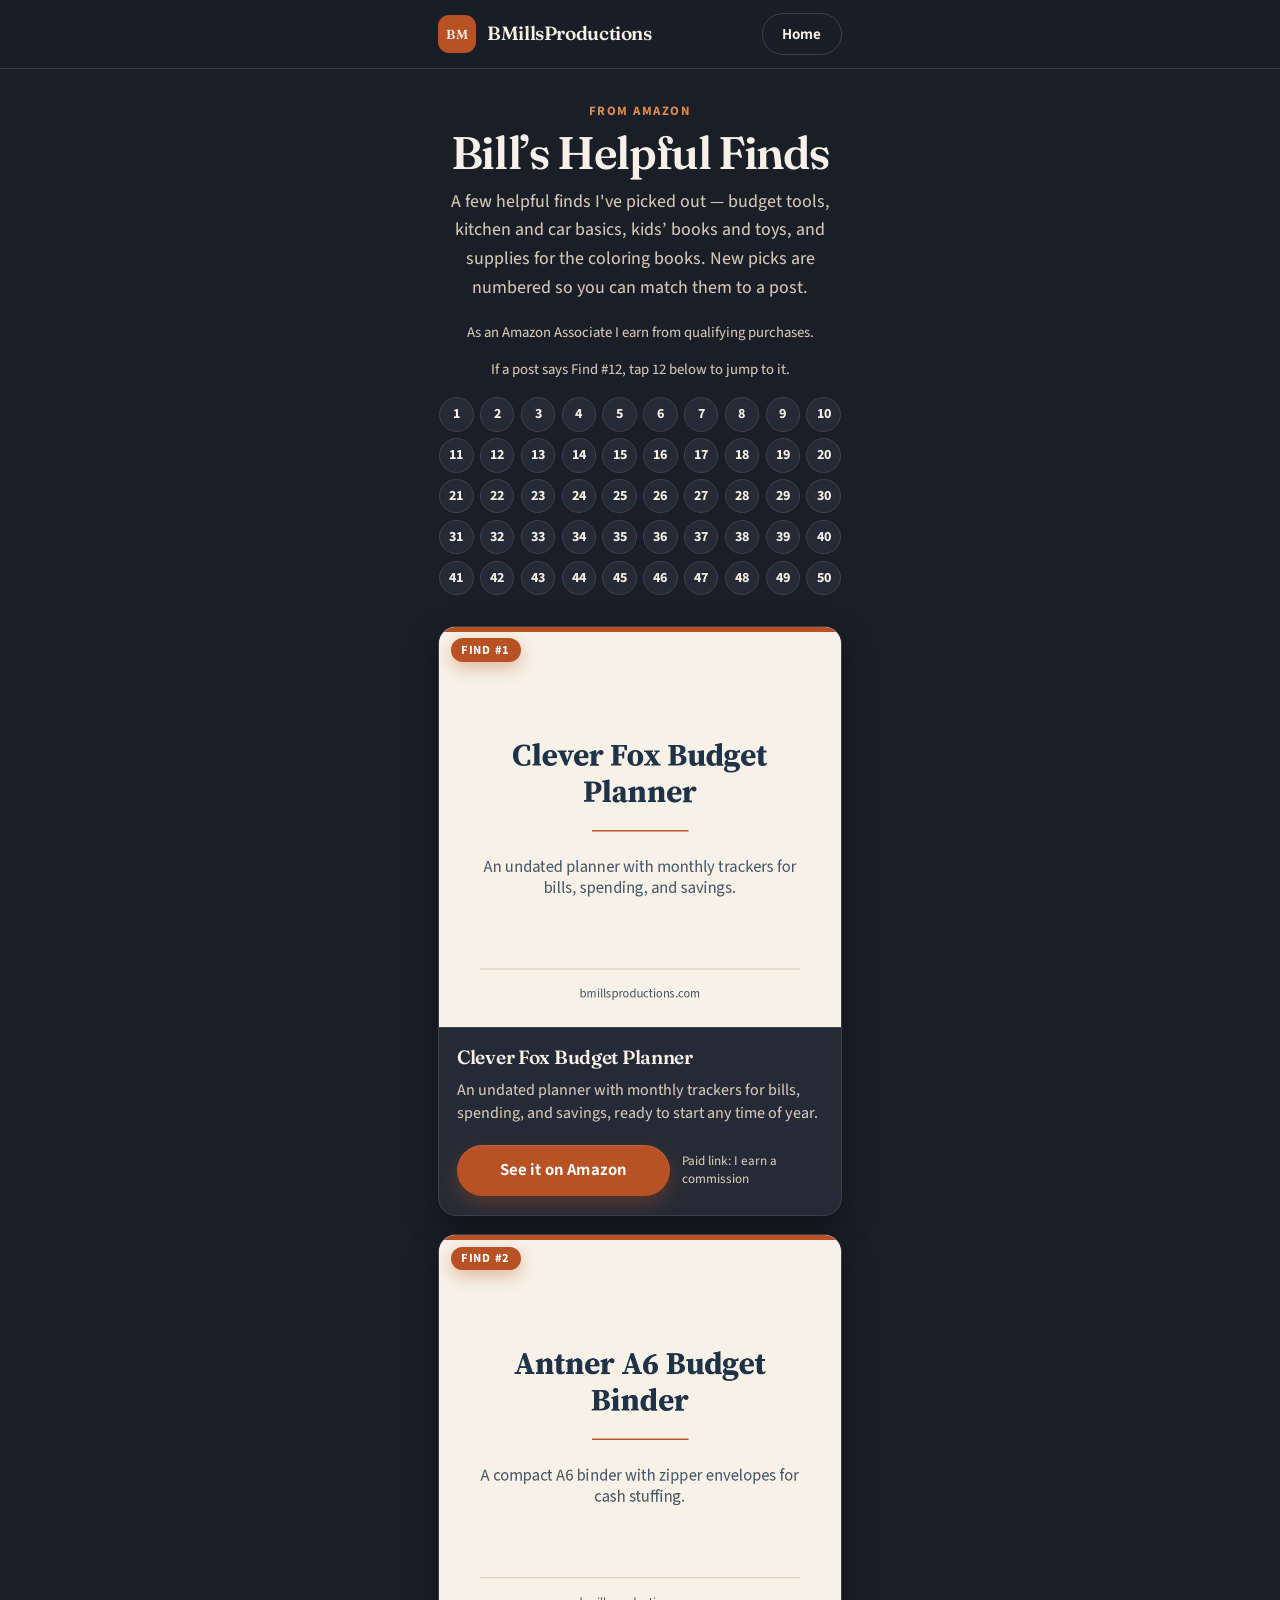
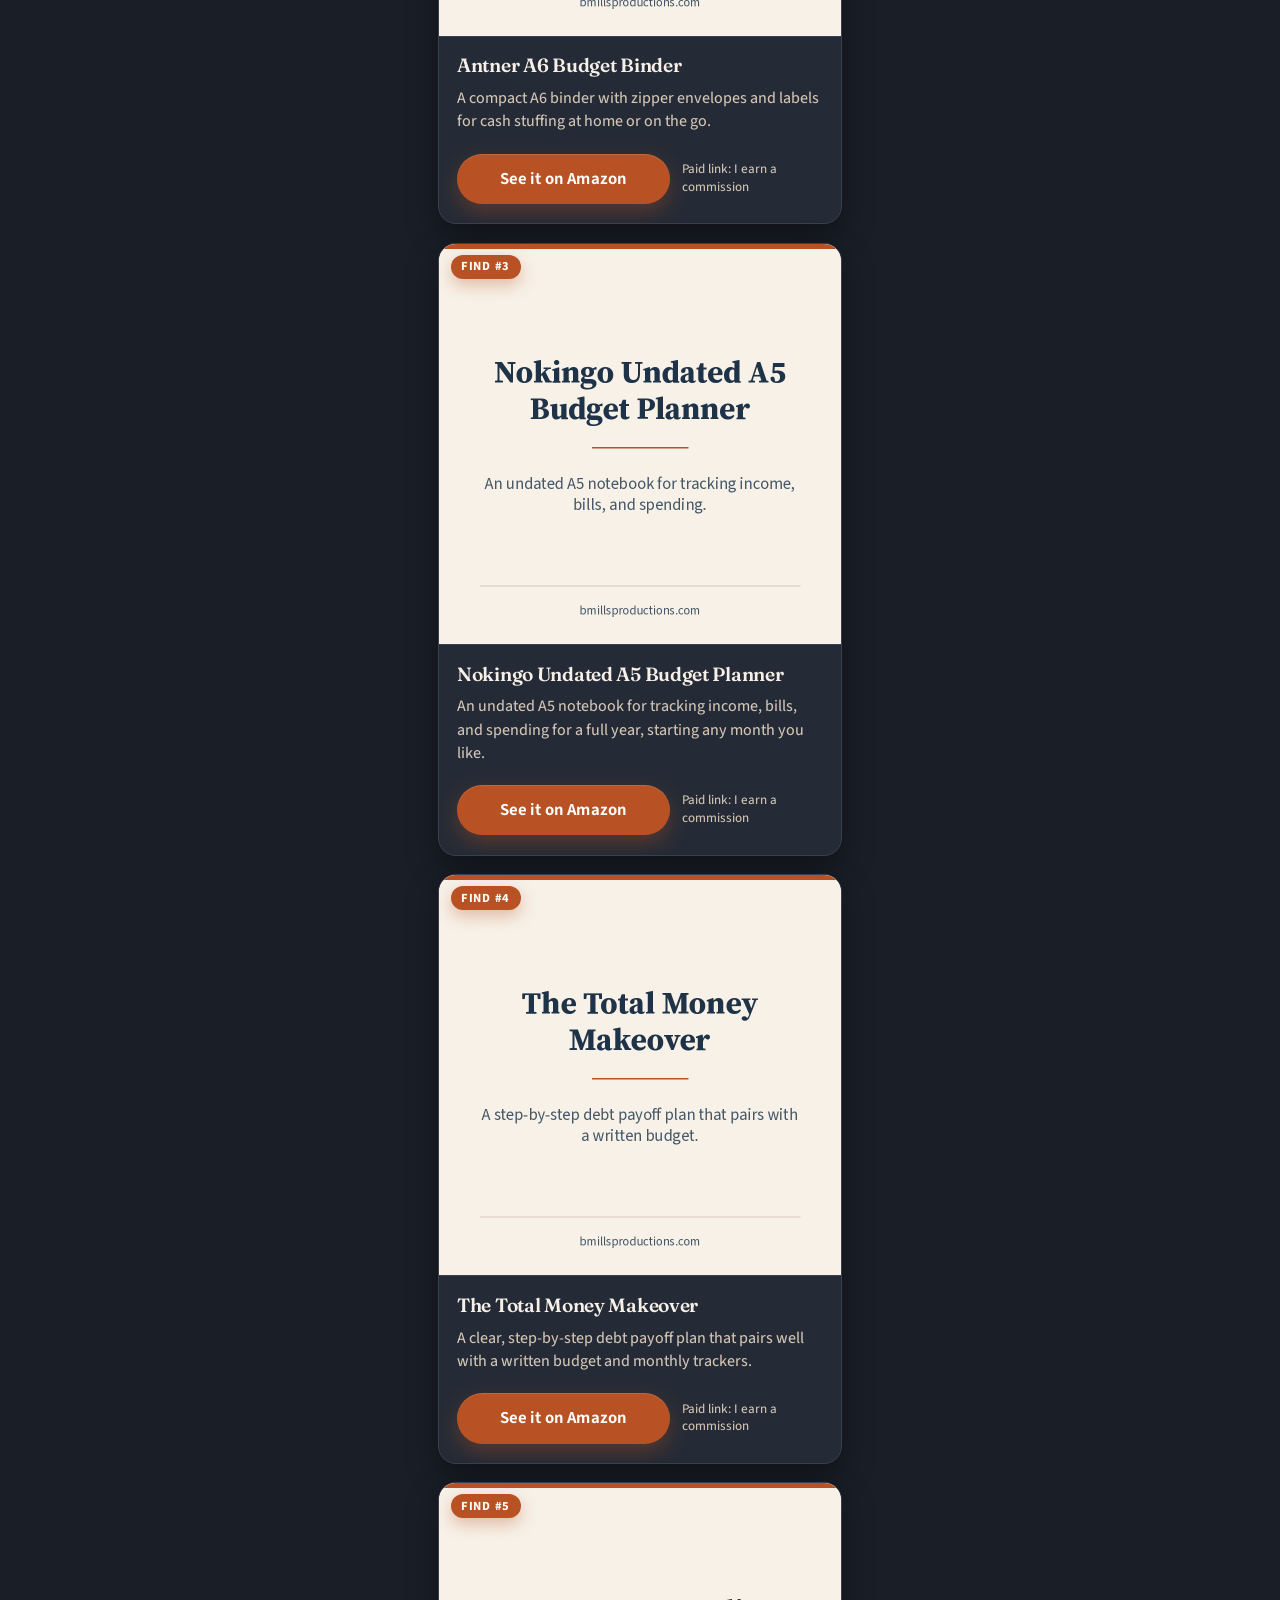
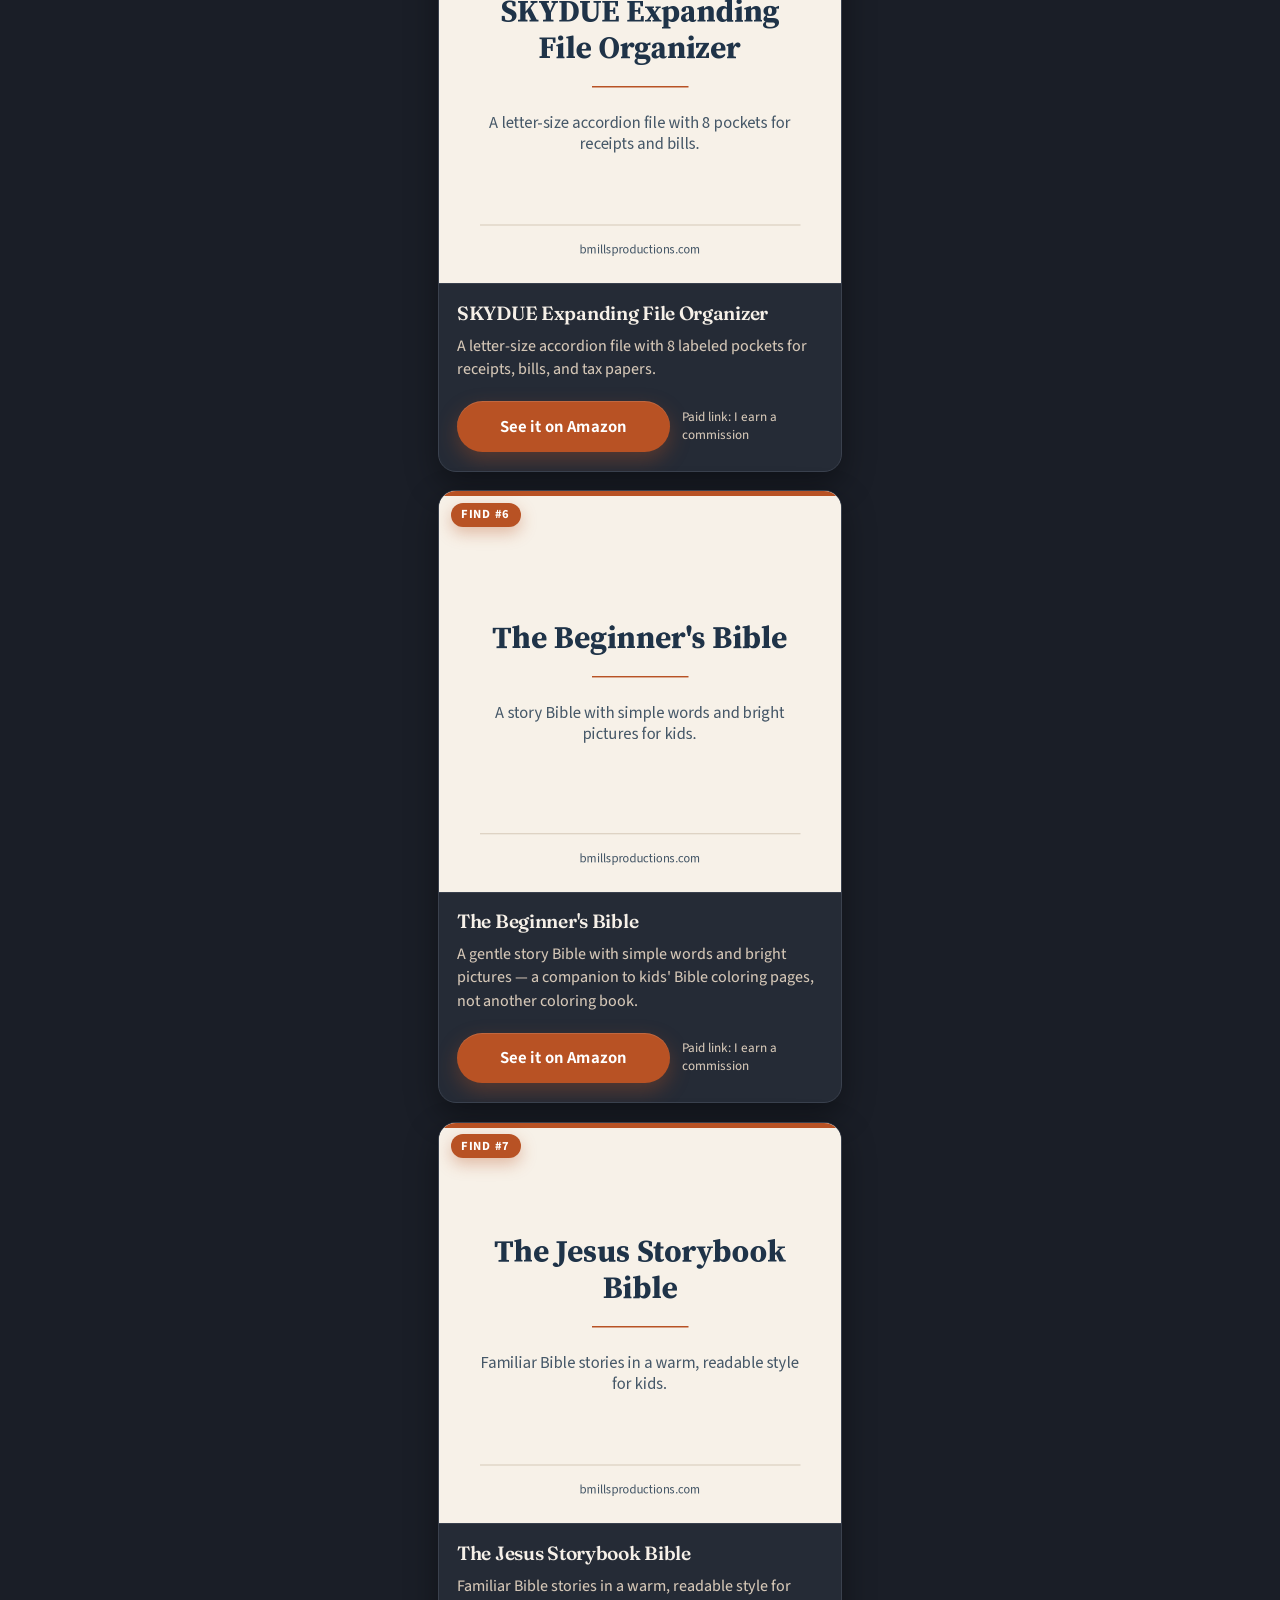
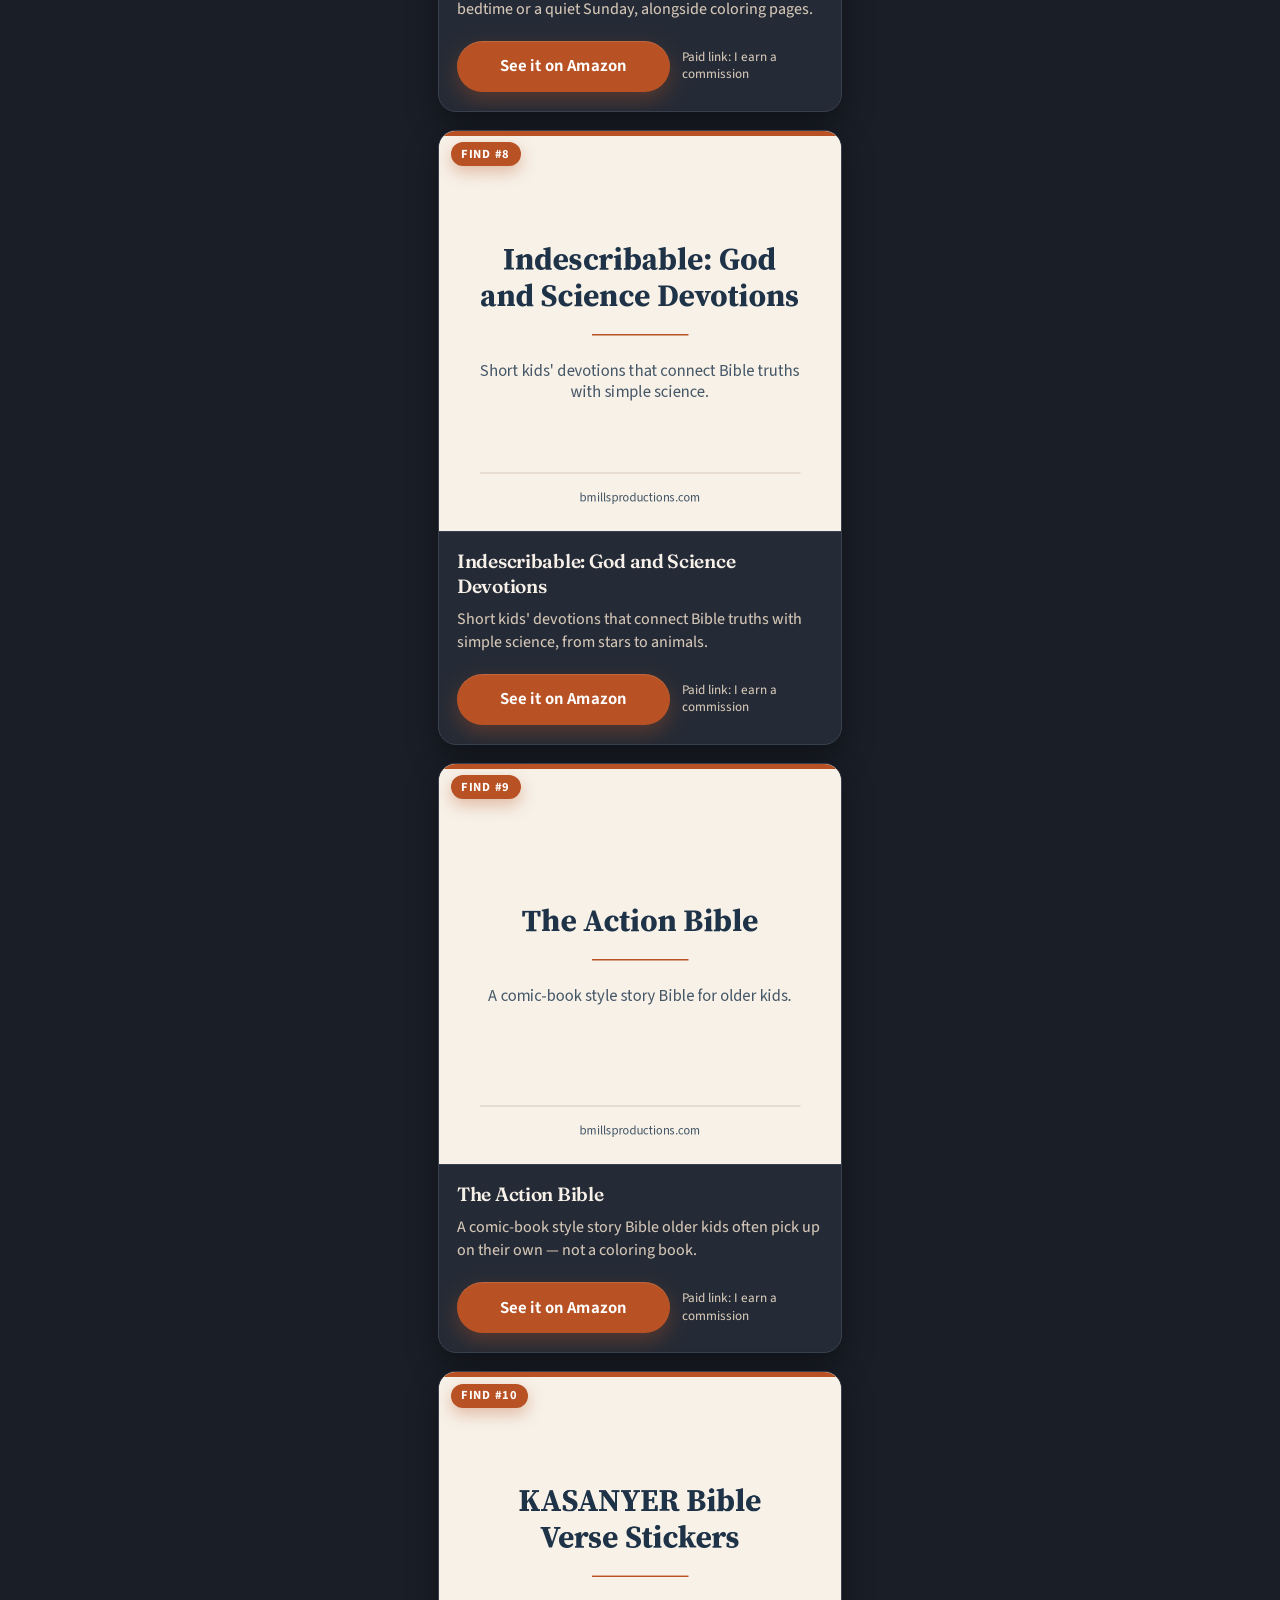
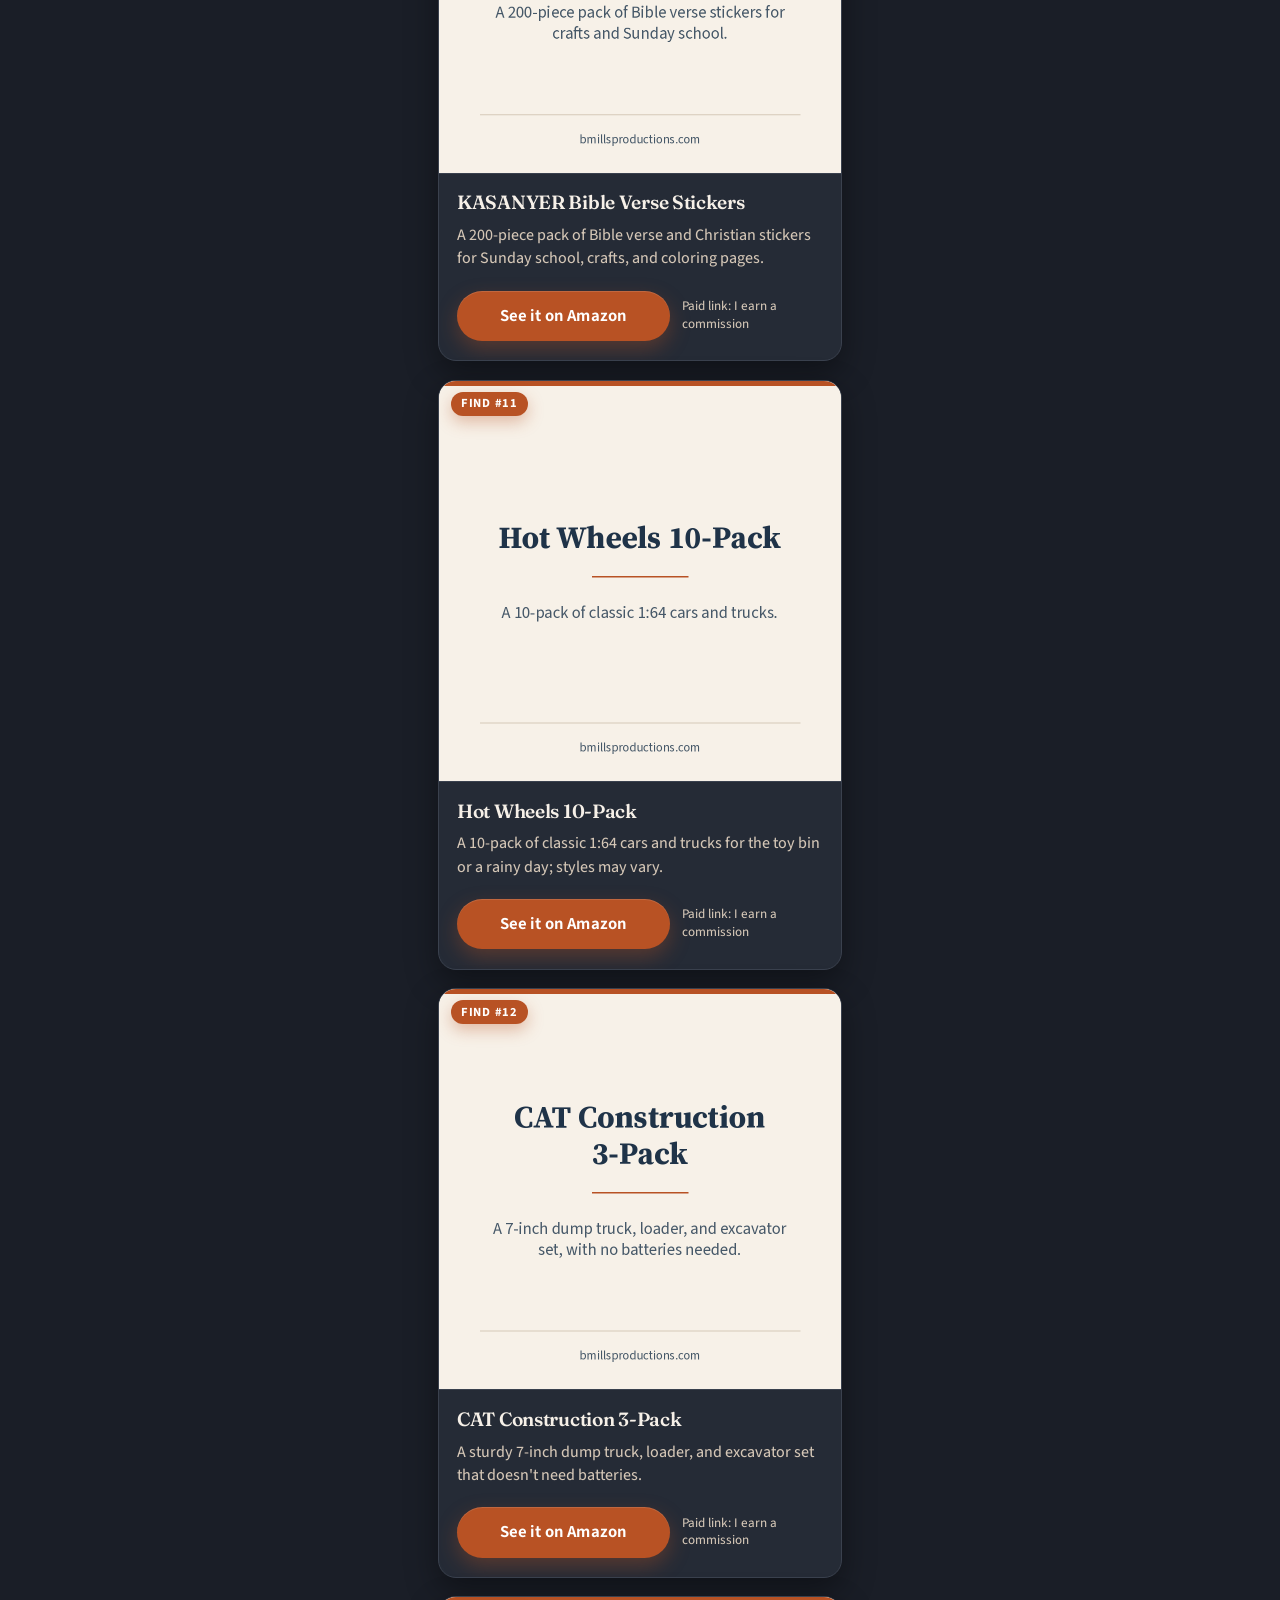
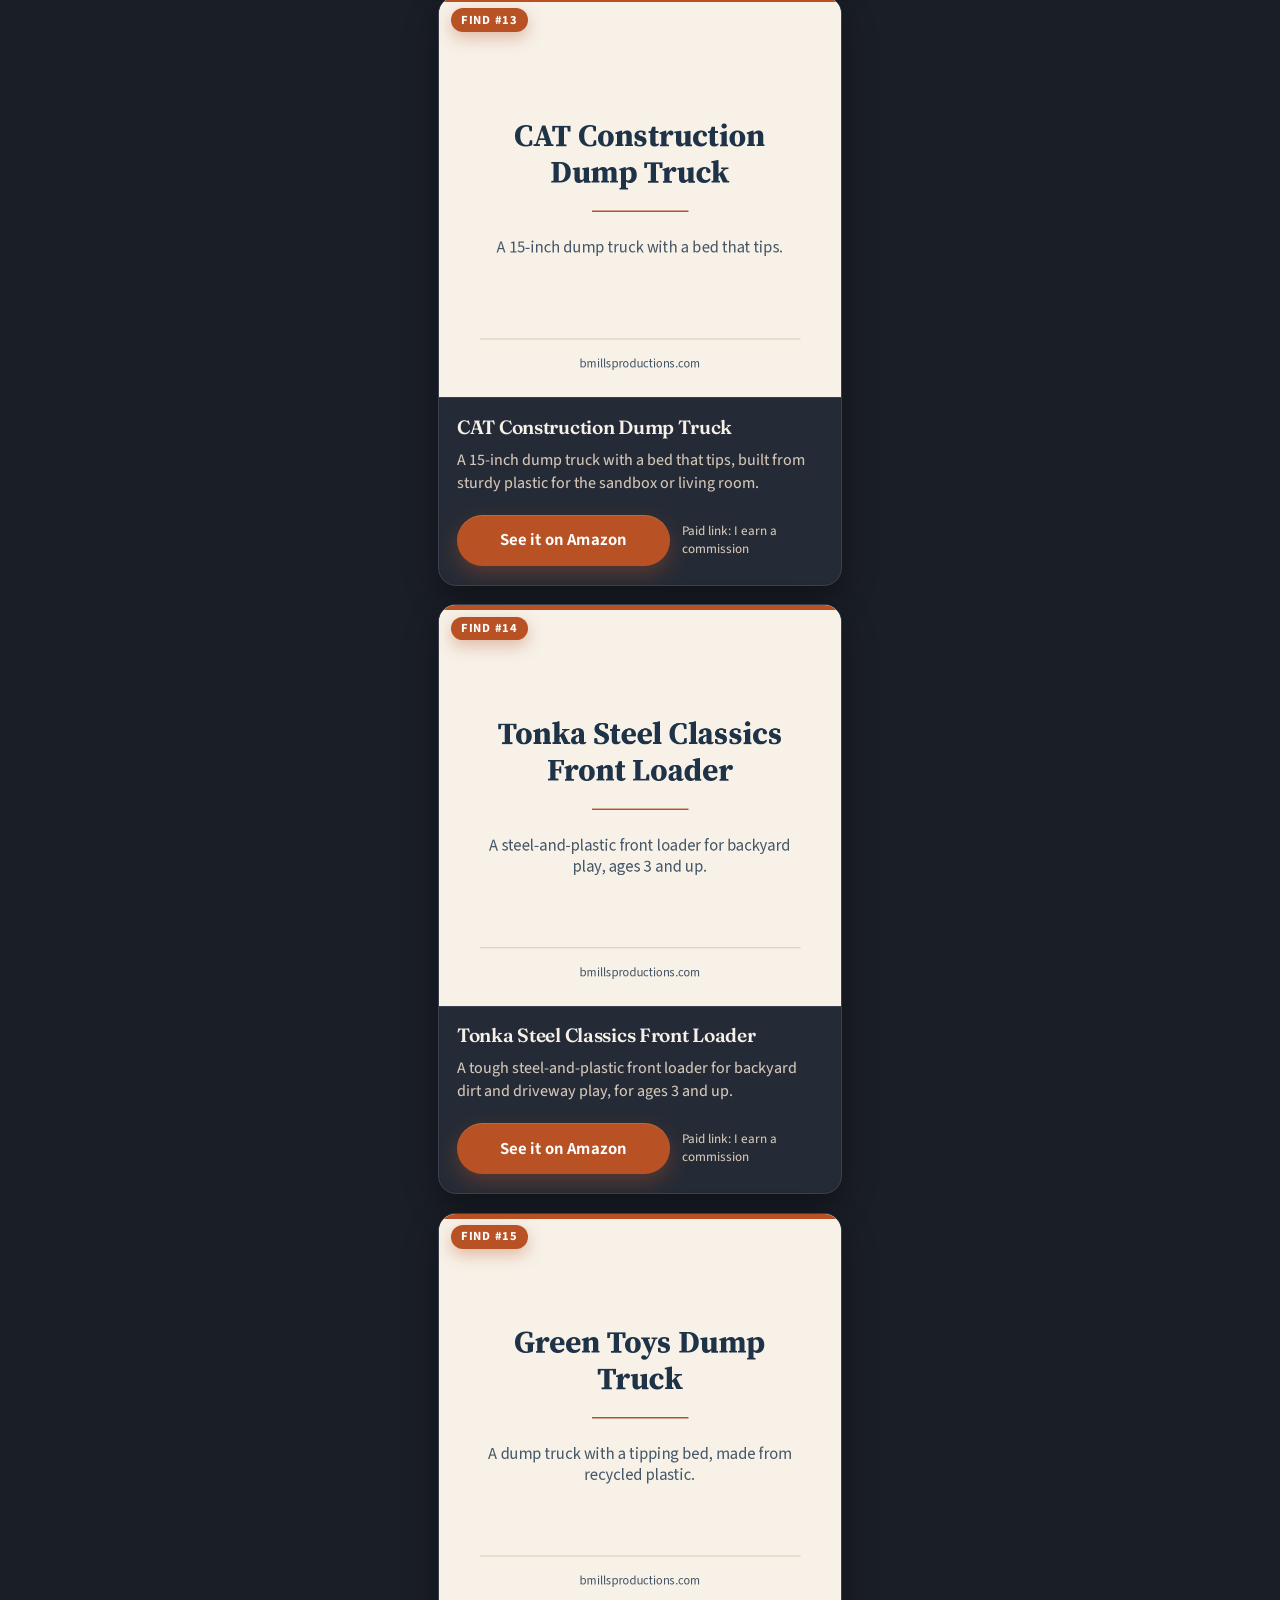
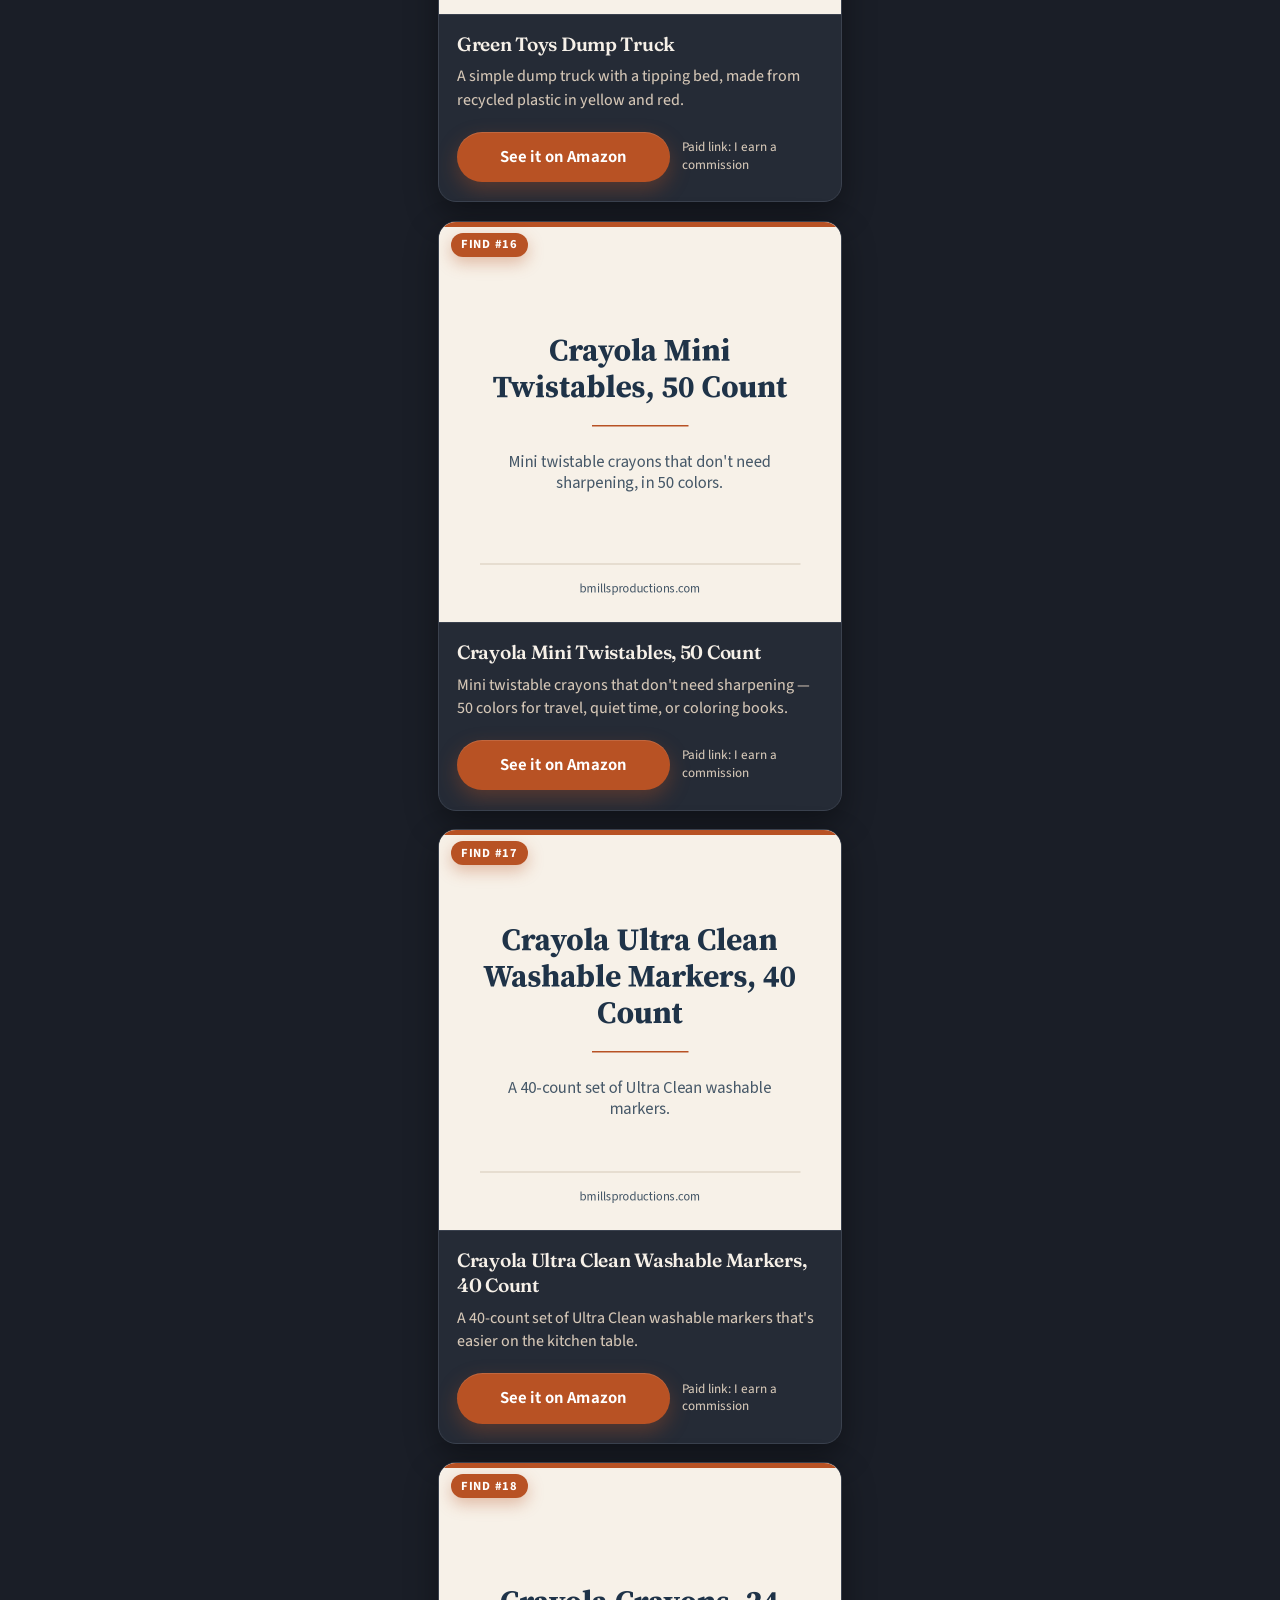
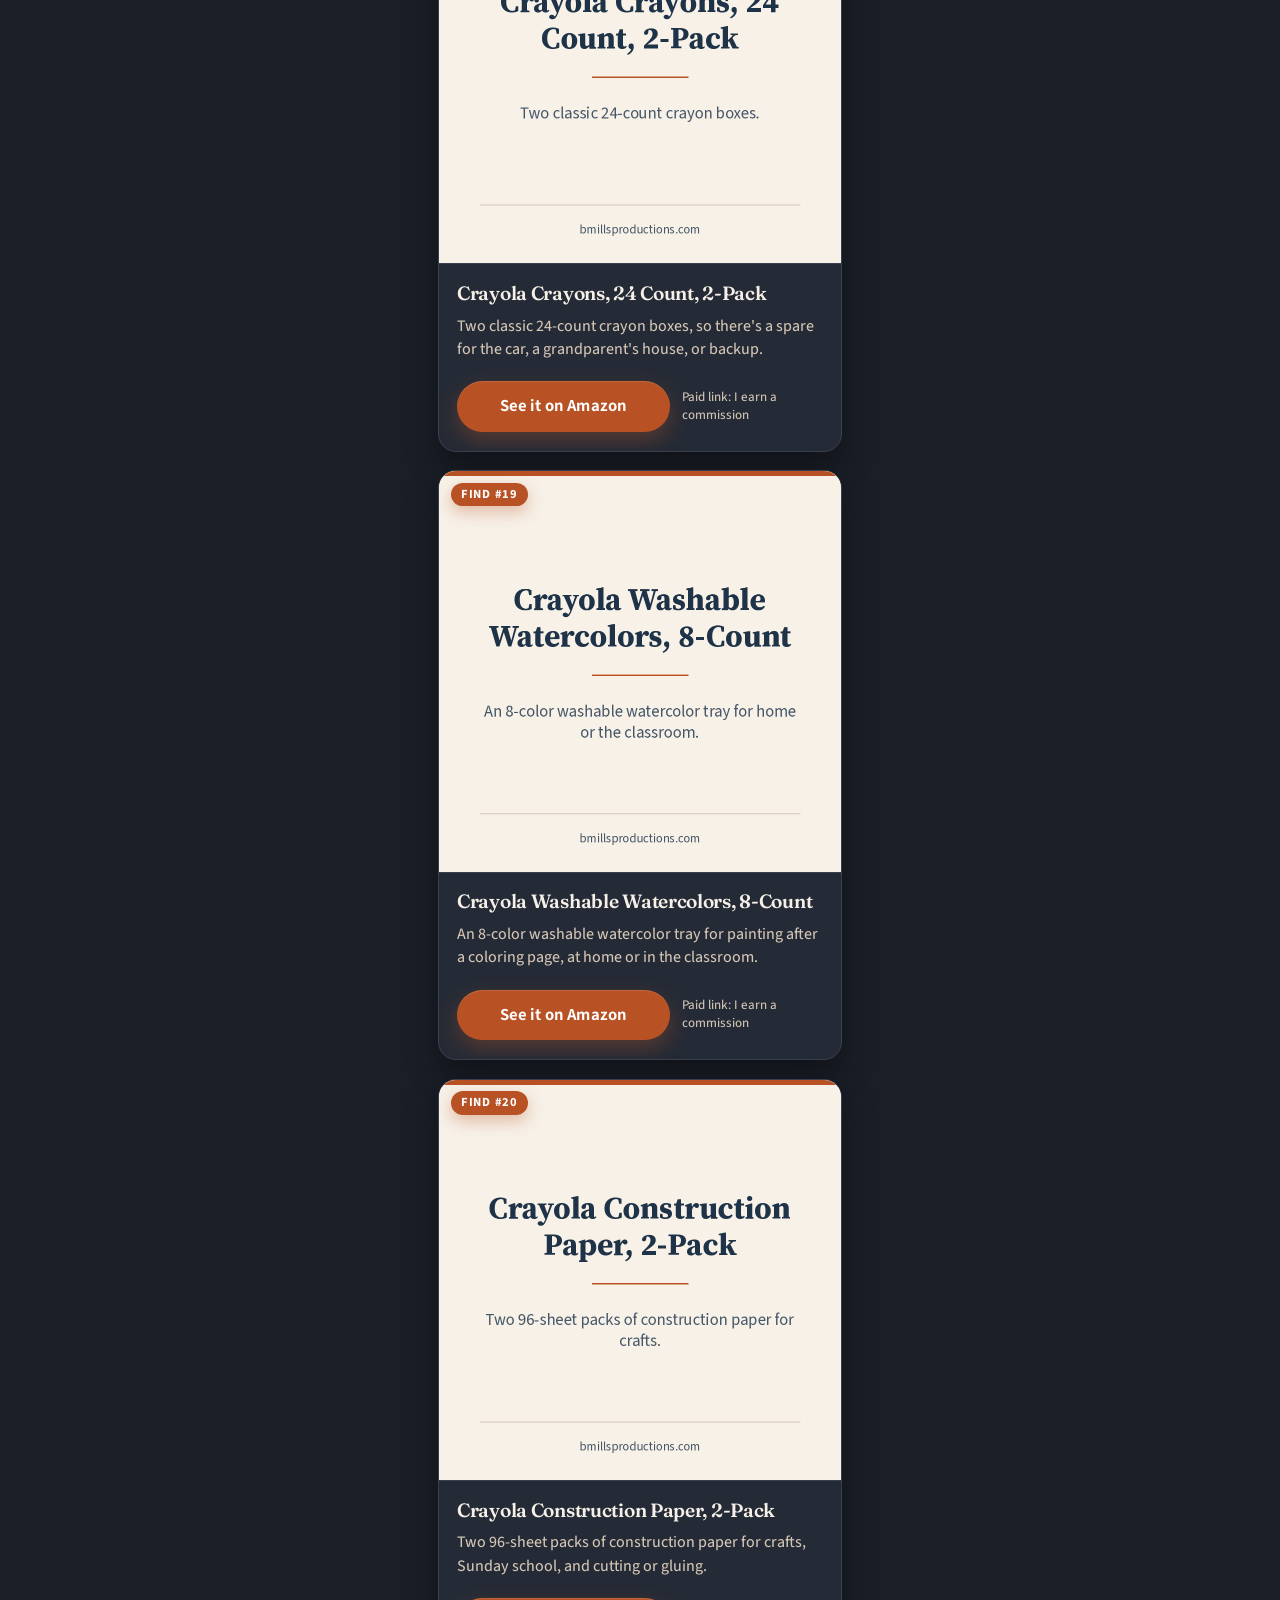
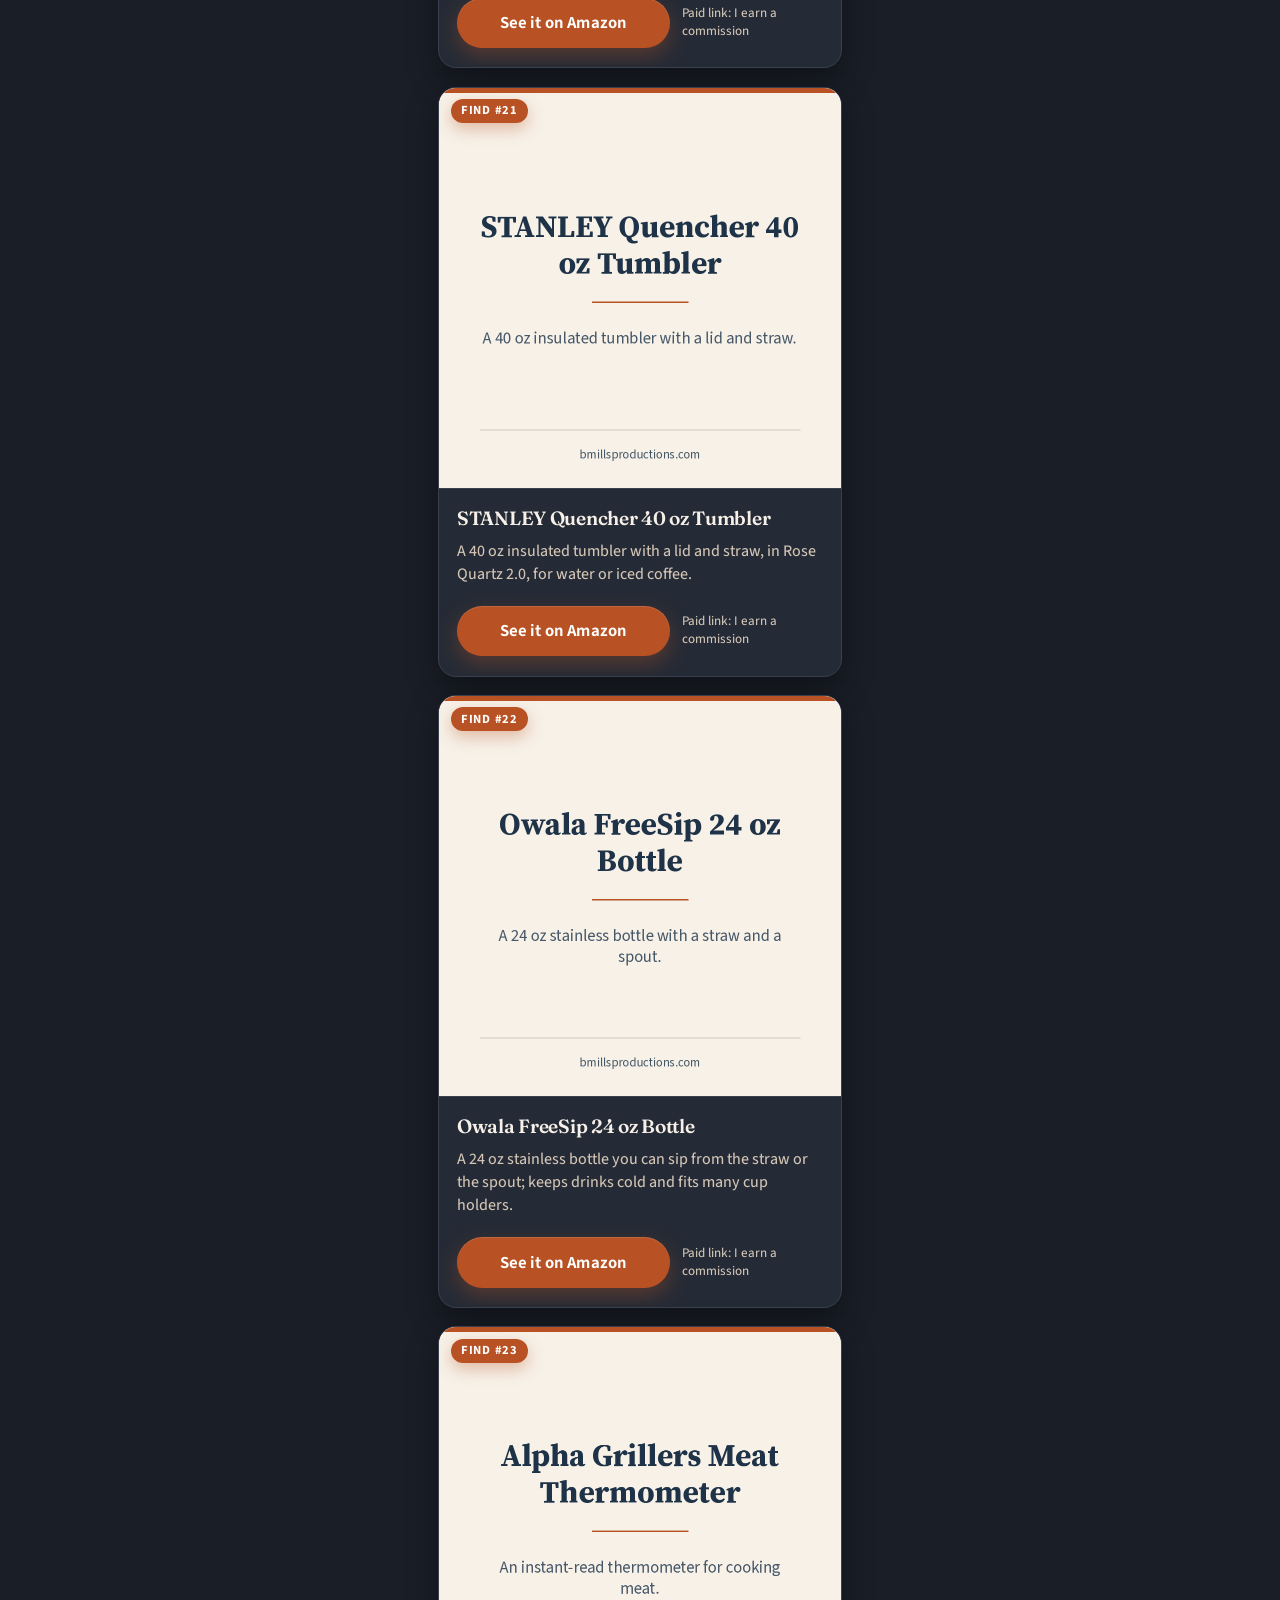
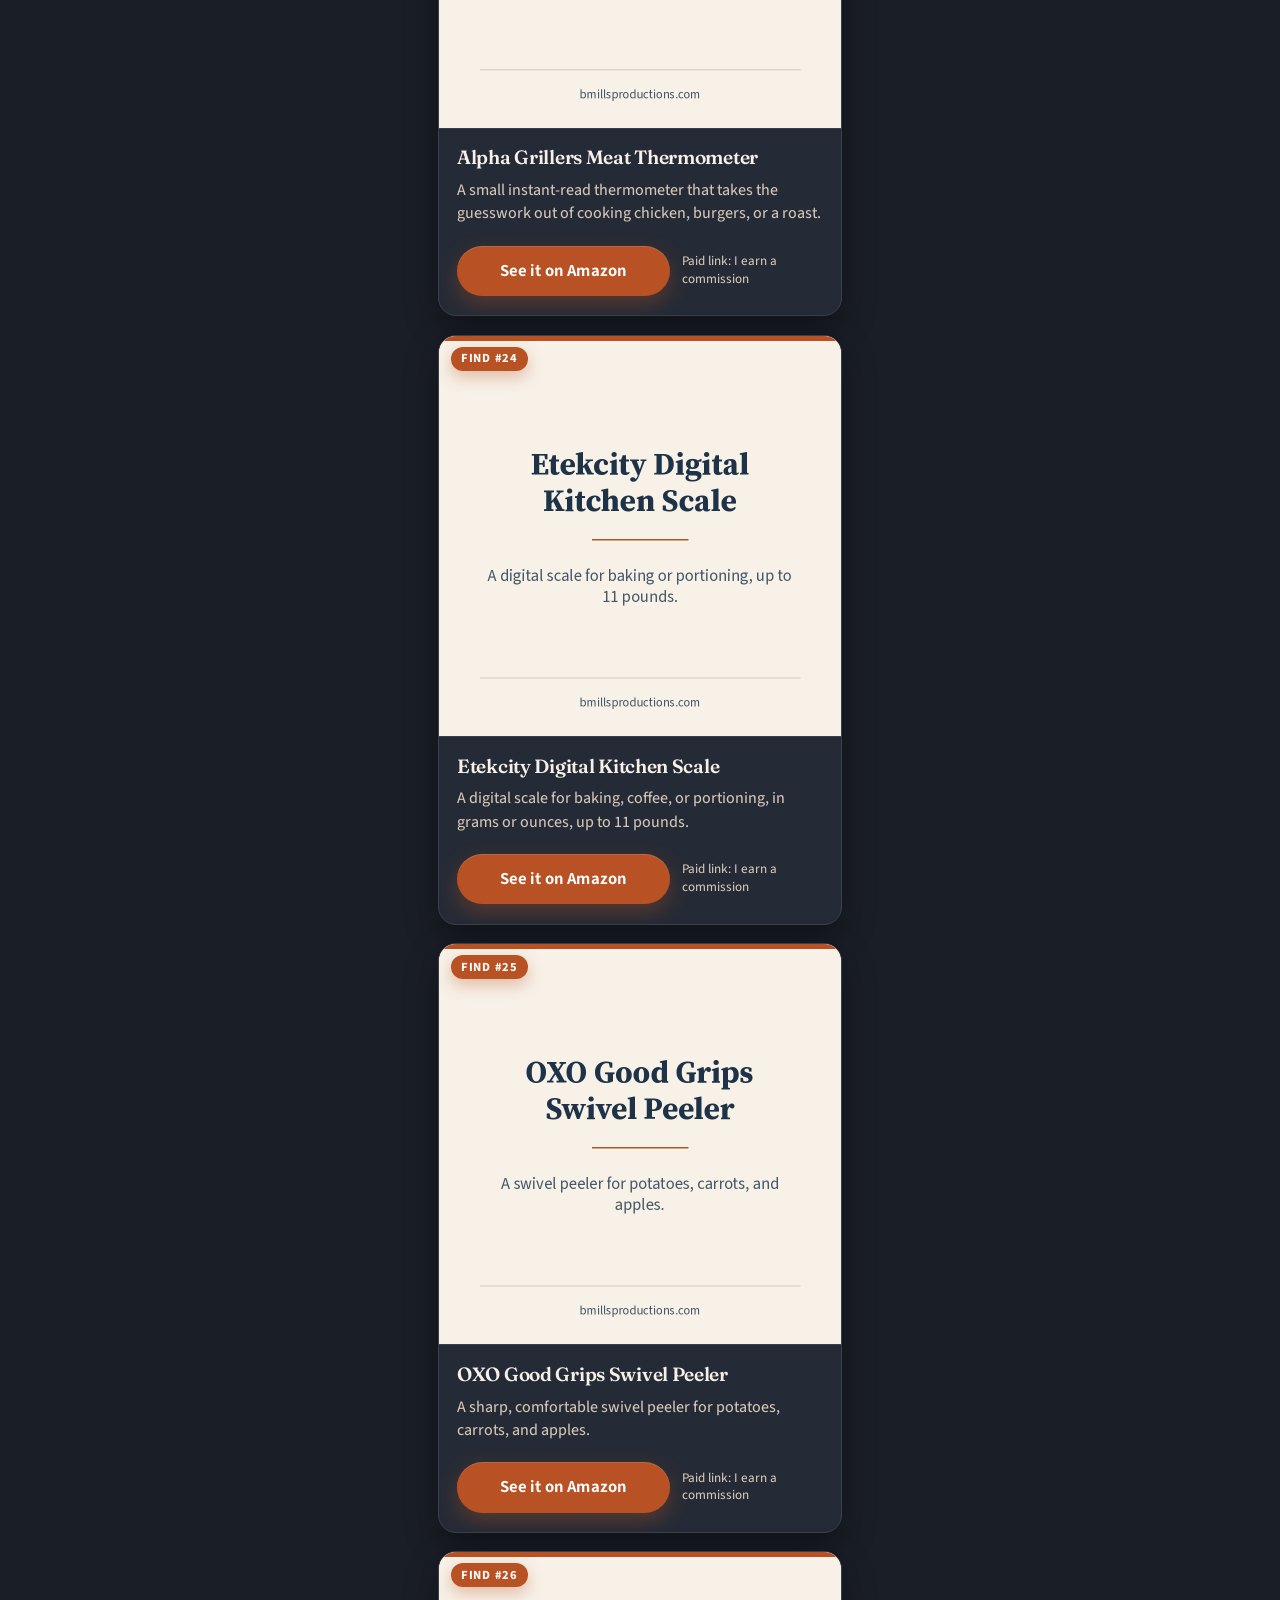
==== commit 56819eef: "Rename Favorite Finds to Helpful Finds and add paid-link labels." ====
--- a/links/index.html
+++ b/links/index.html
@@ -4,7 +4,7 @@
   <meta charset="utf-8">
   <meta name="viewport" content="width=device-width, initial-scale=1">
   <meta name="color-scheme" content="dark">
-  <title>Bill’s Favorite Finds — BMillsProductions</title>
+  <title>Bill’s Helpful Finds — BMillsProductions</title>
   <meta name="description" content="Handy Amazon picks from Bill Mills, numbered to match his social posts. As an Amazon Associate I earn from qualifying purchases.">
   <link rel="stylesheet" href="../styles.css">
   <link rel="stylesheet" href="links.css">
@@ -27,7 +27,7 @@
     <section class="links-hero">
       <div class="wrap">
         <p class="eyebrow">From Amazon</p>
-        <h1>Bill’s Favorite Finds</h1>
+        <h1>Bill’s Helpful Finds</h1>
         <p class="lede">A few helpful finds I've picked out — budget tools, kitchen and car basics, kids’ books and toys, and supplies for the coloring books. New picks are numbered so you can match them to a post.</p>
         <p class="disclosure disclosure-top">As an Amazon Associate I earn from qualifying purchases.</p>
         <p class="links-note">If a post says Find #12, tap 12 below to jump to it.</p>
@@ -66,7 +66,7 @@
       </div>
     </section>
 
-    <section class="links-list" aria-label="Favorite Finds">
+    <section class="links-list" aria-label="Helpful Finds">
       <div class="wrap">
         <div class="grid grid-links" id="finds-grid">
           <article class="card link-card" id="find-1">
--- a/styles.css
+++ b/styles.css
@@ -702,7 +702,7 @@
 .footer-contact a:hover { color: var(--accent); }
 
 
-/* Favorite Finds */
+/* Helpful Finds */
 .disclosure {
   font-size: 0.92rem;
   color: var(--ink-soft);
@@ -735,6 +735,26 @@
   color: var(--ink-soft);
   margin: 0 0 0.7rem;
   line-height: 1.45;
+}
+
+
+.buy-row {
+  display: flex;
+  flex-wrap: wrap;
+  align-items: center;
+  gap: 0.45rem 0.75rem;
+  margin-top: auto;
+}
+.buy-row .btn-card {
+  width: auto;
+  flex: 1 1 12rem;
+  margin-top: 0;
+}
+.paid-link {
+  flex: 1 1 7.5rem;
+  font-size: 0.82rem;
+  line-height: 1.35;
+  color: var(--ink-soft);
 }
 
 .btn-label-short { display: none; }
